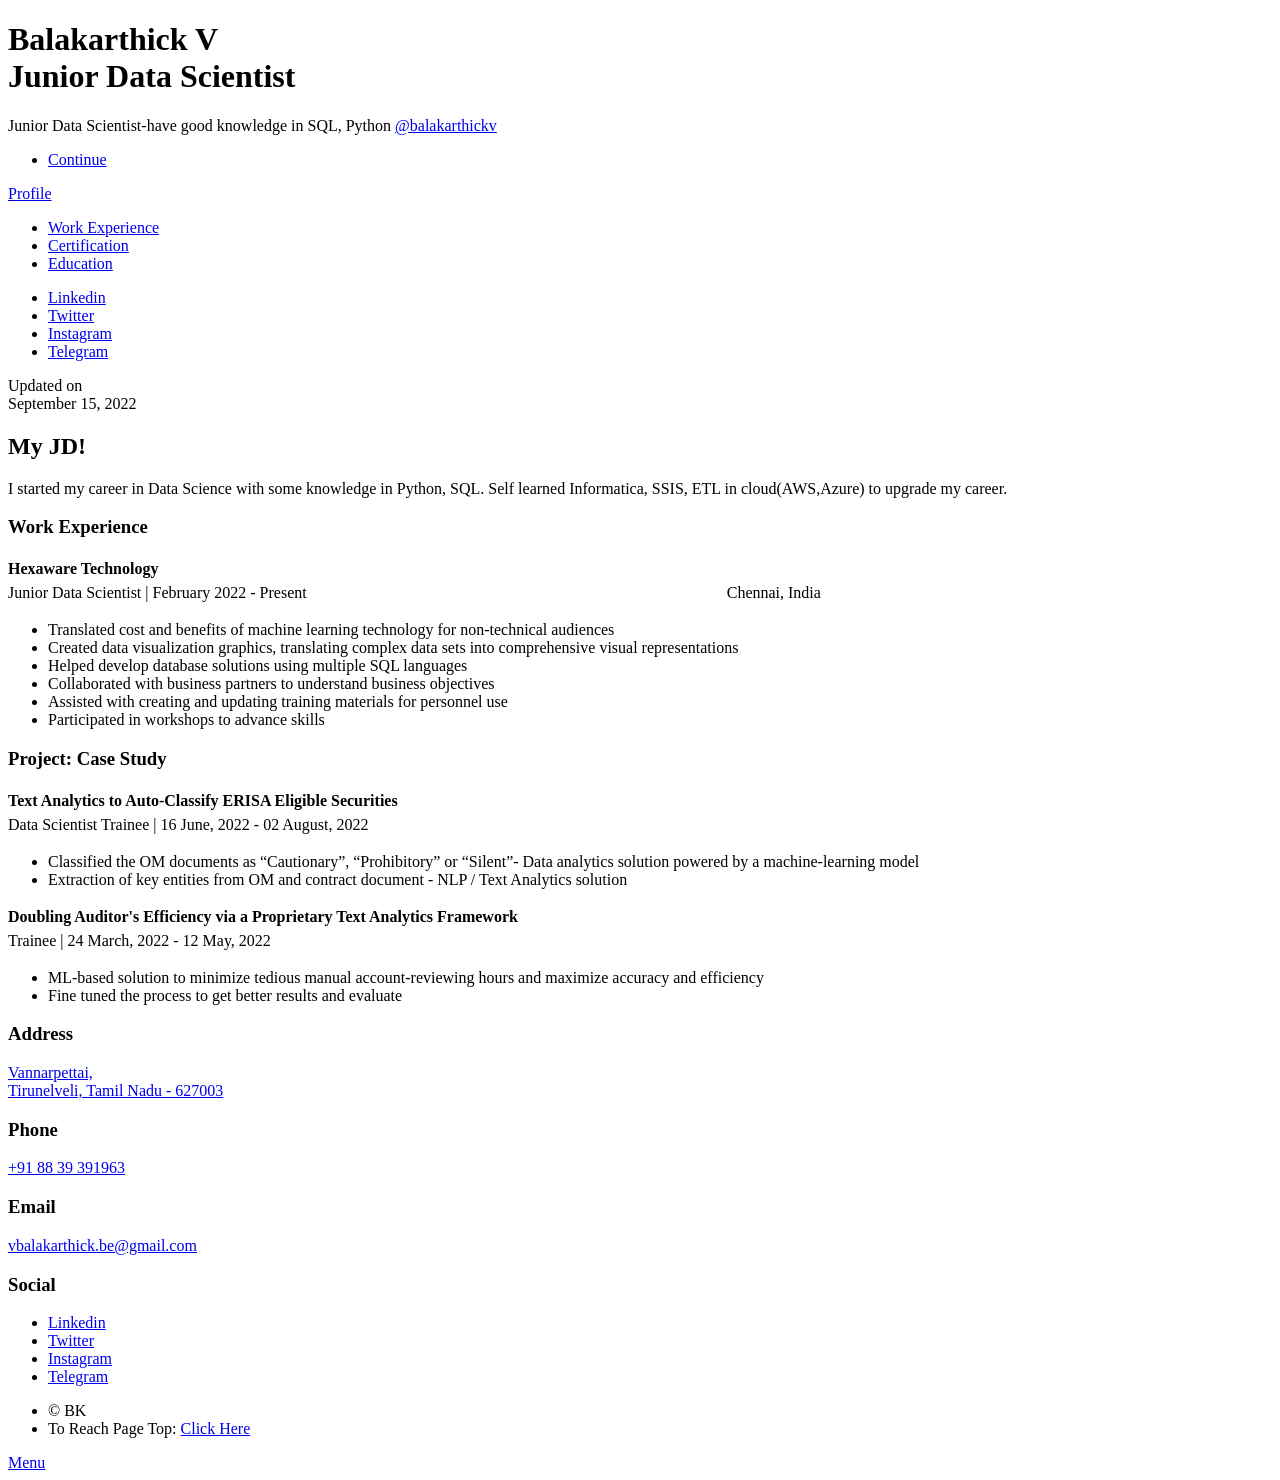
==== index.html @ 235d2169 "Add files via upload initial commit" ====
<!DOCTYPE HTML>
<!--
	Massively by HTML5 UP
	html5up.net | @ajlkn
	Free for personal and commercial use under the CCA 3.0 license (html5up.net/license)
-->
<html>
	<head>
		<title>Balakarthick Resume</title>
		<meta charset="utf-8" />
		<meta name="viewport" content="width=device-width, initial-scale=1, user-scalable=no" />
		<link rel="stylesheet" href="assets/css/main.css" />
		<noscript><link rel="stylesheet" href="assets/css/noscript.css" /></noscript>
	</head>
	<body class="is-preload">

		<!-- Wrapper -->
			<div id="wrapper" class="fade-in">

				<!-- Intro -->
					<div id="intro">
						<h1>Balakarthick V<br />
						Junior Data Scientist</h1>
						<p>Junior Data Scientist-have good knowledge in SQL, Python <a href="https://www.linkedin.com/in/balakarthick-v-b391581ba/">@balakarthickv</a> 
						</p>
						<ul class="actions">
							<li><a href="#header" class="button icon solid solo fa-arrow-down scrolly">Continue</a></li>
						</ul>
					</div>

				<!-- Header -->
					<header id="header">
						<a href="#nav" class="logo">Profile</a>
					</header>

				<!-- Nav -->
					<nav id="nav">
						<ul class="links">
							<li class="active"><a href="#nav">Work Experience</a></li>
							<li><a href="generic.html">Certification</a></li>
							<li><a href="elements.html">Education</a></li>
						</ul>
						<ul class="icons">
							<li><a href="https://www.linkedin.com/in/balakarthick-v-b391581ba/" class="icon brands fa-linkedin"target="_blank"><span class="label">Linkedin</span></a></li>
							<li><a href="https://twitter.com/vbalakarthick" class="icon brands fa-twitter"target="_blank"><span class="label">Twitter</span></a></li>
							<li><a href="https://www.instagram.com/balakarthick_venkatesan/" class="icon brands fa-instagram"target="_blank"><span class="label">Instagram</span></a></li>
							<li><a href="https://t.me/bk6700" class="icon brands fa-telegram"target="_blank"><span class="label">Telegram</span></a></li>
						</ul>
					</nav>
                <!-- Main -->
					<div id="main">

						<!-- Post -->
							<section class="post">
								<header class="major">
									
						<!-- Featured Post -->
							<article class="post featured">
								<header class="major">
									<span class="date">Updated on <br>September 15, 2022</span>
									<h2 >My JD!<br />
									</h2>
									<p>I started my career in Data Science with some knowledge in Python, SQL. Self learned Informatica, SSIS, ETL in cloud(AWS,Azure) to upgrade my career. </p>
								</header>
								
							</article>
							        <h3 style="text-align:left;">Work Experience</h3>
									
                                    <head>
                                    <style>
                                    p.small {
                                    line-height: 1.5;
                                    }

                                    p.big {
                                    line-height: 1.8;
                                    }
                                    </style>
                                    </head>
									<p class="small" style="text-align:left;"><b> Hexaware Technology</b><br>Junior Data Scientist | February 2022 - Present &emsp; &emsp; &emsp; &emsp;&emsp;&emsp;&emsp;&emsp;&emsp;&emsp;&emsp;&emsp;&emsp;&emsp;&emsp;&emsp;&emsp;&emsp;&emsp;&emsp;&emsp;&emsp;&emsp;&emsp;&emsp; Chennai, India<br></p>
								<ul>
										<li style="text-align:left;">Translated cost and benefits of machine learning technology for non-technical audiences</li>
									    <li style="text-align:left;">Created data visualization graphics, translating complex data sets into comprehensive
										visual representations</li>
									    <li style="text-align:left;">Helped develop database solutions using multiple SQL languages</li>
									    <li style="text-align:left;">Collaborated with business partners to understand business objectives</li>
									    <li style="text-align:left;">Assisted with creating and updating training materials for personnel use</li>
									    <li style="text-align:left;">Participated in workshops to advance skills</li>
								</ul>
								</header>
								<h3 style="text-align:left;">Project: Case Study</h3>
								<head>
                                <style>
                                p.small {
                                line-height: 1.5;
                                }

                                p.big {
                                line-height: 1.8;
                                }
                                </style>
                                </head>
								<p class="small" style="text-align:left;"><b> Text Analytics to Auto-Classify ERISA Eligible Securities</b><br>Data Scientist Trainee | 16 June, 2022 - 02 August, 2022<br></p>
								
									<ul>
									<li style="text-align:left;">Classified the OM documents as “Cautionary”, “Prohibitory” or “Silent”- Data analytics solution powered by a machine-learning model</li>
									<li style="text-align:left;">Extraction of key entities from OM and contract document - NLP / Text Analytics solution</li>
							        </ul>


								<head>
                                <style>
                                p.small {
                                line-height: 1.5;
                                }

                                p.big {
                                line-height: 1.8;
                                }
                                </style>
                                </head>
								<p class="small" style="text-align:left;"><b> Doubling Auditor's Efficiency via a Proprietary Text Analytics Framework</b><br>Trainee | 24 March, 2022 - 12 May, 2022<br></p>
								
									<ul>
									<li style="text-align:left;">ML-based solution to minimize tedious manual account-reviewing hours and maximize accuracy and efficiency</li>
									<li style="text-align:left;">Fine tuned the process to get better results and evaluate</li>
							        </ul>

								
								
							</section>

					</div>
				

				<!-- Footer -->
				
				    <footer id="footer">
						
						<section class="split contact">
							<section class="alt" >
								<h3>Address</h3>
								<p><a href="https://www.google.com/maps/@8.7316059,77.721191,21z"target="_blank">Vannarpettai,<br />
								Tirunelveli, Tamil Nadu - 627003</a></p>
							</section>
							<section>
								<h3>Phone</h3>
								<p><a href="tel:+918839391963"target="_blank">+91 88 39 391963</a></p>
							</section>
							<section>
								<h3>Email</h3>
								<p><a href="mailto:vbalakarthick.be@gmail.com"target="_blank">vbalakarthick.be@gmail.com</a></p>
							</section>
							<section>
								<h3>Social</h3>
								<ul class="icons alt" >
									<li><a href="https://www.linkedin.com/in/balakarthick-v-b391581ba/" class="icon brands alt fa-linkedin"target="_blank"><span class="label">Linkedin</span></a></li>
									<li><a href="https://twitter.com/vbalakarthick" class="icon brands alt fa-twitter"target="_blank"><span class="label">Twitter</span></a></li>
									<li><a href="https://www.instagram.com/balakarthick_venkatesan/" class="icon brands alt fa-instagram"target="_blank"><span class="label">Instagram</span></a></li>
									<li><a href="https://t.me/bk6700" class="icon brands alt fa-telegram"target="_blank"><span class="label">Telegram</span></a></li>
								</ul>
							</section>
						</section>
					</footer>

				<!-- Copyright -->
					<div id="copyright">
						<ul><li>&copy; BK</li><li>To Reach Page Top: <a href="#nav">Click Here</a></li></ul>
					</div>

			</div>

		<!-- Scripts -->
			<script src="assets/js/jquery.min.js"></script>
			<script src="assets/js/jquery.scrollex.min.js"></script>
			<script src="assets/js/jquery.scrolly.min.js"></script>
			<script src="assets/js/browser.min.js"></script>
			<script src="assets/js/breakpoints.min.js"></script>
			<script src="assets/js/util.js"></script>
			<script src="assets/js/main.js"></script>

	</body>
</html>
---- assets/css/main.css ----
@import url(fontawesome-all.min.css);
@import url("https://fonts.googleapis.com/css?family=Merriweather:300,700,300italic,700italic|Source+Sans+Pro:900");

/*
	Massively by HTML5 UP
	html5up.net | @ajlkn
	Free for personal and commercial use under the CCA 3.0 license (html5up.net/license)
*/

html, body, div, span, applet, object,
iframe, h1, h2, h3, h4, h5, h6, p, blockquote,
pre, a, abbr, acronym, address, big, cite,
code, del, dfn, em, img, ins, kbd, q, s, samp,
small, strike, strong, sub, sup, tt, var, b,
u, i, center, dl, dt, dd, ol, ul, li, fieldset,
form, label, legend, table, caption, tbody,
tfoot, thead, tr, th, td, article, aside,
canvas, details, embed, figure, figcaption,
footer, header, hgroup, menu, nav, output, ruby,
section, summary, time, mark, audio, video {
	margin: 0;
	padding: 0;
	border: 0;
	font-size: 100%;
	font: inherit;
	vertical-align: baseline;}

article, aside, details, figcaption, figure,
footer, header, hgroup, menu, nav, section {
	display: block;}

body {
	line-height: 1;
}

ol, ul {
	list-style: none;
}

blockquote, q {
	quotes: none;
}

	blockquote:before, blockquote:after, q:before, q:after {
		content: '';
		content: none;
	}

table {
	border-collapse: collapse;
	border-spacing: 0;
}

body {
	-webkit-text-size-adjust: none;
}

mark {
	background-color: transparent;
	color: inherit;
}

input::-moz-focus-inner {
	border: 0;
	padding: 0;
}

input, select, textarea {
	-moz-appearance: none;
	-webkit-appearance: none;
	-ms-appearance: none;
	appearance: none;
}

/* Basic */

	@-ms-viewport {
		width: device-width;
	}

	body {
		-ms-overflow-style: scrollbar;
	}

	@media screen and (max-width: 480px) {

		html, body {
			min-width: 320px;
		}

	}

	html {
		box-sizing: border-box;
	}

	*, *:before, *:after {
		box-sizing: inherit;
	}

	body {
		background-color: #1e252d;
	}

		body.is-preload *, body.is-preload *:before, body.is-preload *:after {
			-moz-animation: none !important;
			-webkit-animation: none !important;
			-ms-animation: none !important;
			animation: none !important;
			-moz-transition: none !important;
			-webkit-transition: none !important;
			-ms-transition: none !important;
			transition: none !important;
		}

/* Type */

	html {
		font-size: 16pt;
	}

		@media screen and (max-width: 1680px) {

			html {
				font-size: 12pt;
			}

		}

		@media screen and (max-width: 1280px) {

			html {
				font-size: 11pt;
			}

		}

		@media screen and (max-width: 360px) {

			html {
				font-size: 10pt;
			}

		}

	body {
		color: #212931;
	}

	body, input, select, textarea {
		font-family: "Merriweather", Georgia, serif;
		font-weight: 300;
		font-size: 1rem;
		line-height: 2.375;
	}

	a {
		-moz-transition: color 0.2s ease-in-out, background-color 0.2s ease-in-out, border-color 0.2s ease-in-out, box-shadow 0.2s ease-in-out;
		-webkit-transition: color 0.2s ease-in-out, background-color 0.2s ease-in-out, border-color 0.2s ease-in-out, box-shadow 0.2s ease-in-out;
		-ms-transition: color 0.2s ease-in-out, background-color 0.2s ease-in-out, border-color 0.2s ease-in-out, box-shadow 0.2s ease-in-out;
		transition: color 0.2s ease-in-out, background-color 0.2s ease-in-out, border-color 0.2s ease-in-out, box-shadow 0.2s ease-in-out;
		border-bottom: dotted 1px;
		text-decoration: none;
	}

		a:hover {
			border-bottom-color: transparent;
		}

	strong, b {
		font-weight: 600;
	}

	em, i {
		font-style: italic;
	}

	p {
		text-align: justify;
		margin: 0 0 2rem 0;
	}

	h1, h2, h3, h4, h5, h6 {
		font-family: "Source Sans Pro", Helvetica, sans-serif;
		font-weight: 900;
		line-height: 1.5;
		letter-spacing: 0.075em;
		text-transform: uppercase;
		margin: 0 0 1rem 0;
	}

		h1 a, h2 a, h3 a, h4 a, h5 a, h6 a {
			border-bottom: 0;
			color: inherit;
			text-decoration: none;
		}

	h1 {
		font-size: 4rem;
		line-height: 1.1;
		margin: 0 0 2rem 0;
	}

	h2 {
		font-size: 1.75rem;
		line-height: 1.3;
		margin: 0 0 1.5rem 0;
	}

	h3 {
		font-size: 1.25rem;
		margin: 0 0 1.5rem 0;
	}

	h4 {
		font-size: 1rem;
	}

	h5 {
		font-size: 0.9rem;
	}

	h6 {
		font-size: 0.8rem;
	}

	sub {
		font-size: 0.8rem;
		position: relative;
		top: 0.5rem;
	}

	sup {
		font-size: 0.8rem;
		position: relative;
		top: -0.5rem;
	}

	blockquote {
		border-left: solid 4px;
		font-style: italic;
		margin: 0 0 2rem 0;
		padding: 0.5rem 0 0.5rem 2rem;
	}

	code {
		border: solid 2px;
		font-family: "Courier New", monospace;
		font-size: 0.9rem;
		margin: 0 0.25rem;
		padding: 0.25rem 0.65rem;
	}

	pre {
		-webkit-overflow-scrolling: touch;
		font-family: "Courier New", monospace;
		font-size: 0.9rem;
		margin: 0 0 2rem 0;
	}

		pre code {
			display: block;
			line-height: 1.75;
			padding: 1rem 1.5rem;
			overflow-x: auto;
		}

	hr {
		border: 0;
		border-bottom: solid 2px;
		margin: 3rem 0;
	}

		hr.major {
			margin: 5rem 0;
		}

	.align-left {
		text-align: left;
	}

	.align-center {
		text-align: center;
	}

	.align-right {
		text-align: right;
	}

	input, select, textarea {
		color: #212931;
	}

	a {
		color: #212931;
		border-bottom-color: rgba(33, 41, 49, 0.5);
	}

		a:hover {
			border-bottom-color: transparent;
			color: #18bfef !important;
		}

	strong, b {
		color: #212931;
	}

	h1, h2, h3, h4, h5, h6 {
		color: #212931;
	}

	blockquote {
		border-left-color: #eeeeee;
	}

	code {
		background: rgba(220, 220, 220, 0.25);
		border-color: #eeeeee;
	}

	hr {
		border-bottom-color: #eeeeee;
	}

/* Row */

	.row {
		display: flex;
		flex-wrap: wrap;
		box-sizing: border-box;
		align-items: stretch;
	}

		.row > * {
			box-sizing: border-box;
		}

		.row.gtr-uniform > * > :last-child {
			margin-bottom: 0;
		}

		.row.aln-left {
			justify-content: flex-start;
		}

		.row.aln-center {
			justify-content: center;
		}

		.row.aln-right {
			justify-content: flex-end;
		}

		.row.aln-top {
			align-items: flex-start;
		}

		.row.aln-middle {
			align-items: center;
		}

		.row.aln-bottom {
			align-items: flex-end;
		}

		.row > .imp {
			order: -1;
		}

		.row > .col-1 {
			width: 8.33333%;
		}

		.row > .off-1 {
			margin-left: 8.33333%;
		}

		.row > .col-2 {
			width: 16.66667%;
		}

		.row > .off-2 {
			margin-left: 16.66667%;
		}

		.row > .col-3 {
			width: 25%;
		}

		.row > .off-3 {
			margin-left: 25%;
		}

		.row > .col-4 {
			width: 33.33333%;
		}

		.row > .off-4 {
			margin-left: 33.33333%;
		}

		.row > .col-5 {
			width: 41.66667%;
		}

		.row > .off-5 {
			margin-left: 41.66667%;
		}

		.row > .col-6 {
			width: 50%;
		}

		.row > .off-6 {
			margin-left: 50%;
		}

		.row > .col-7 {
			width: 58.33333%;
		}

		.row > .off-7 {
			margin-left: 58.33333%;
		}

		.row > .col-8 {
			width: 66.66667%;
		}

		.row > .off-8 {
			margin-left: 66.66667%;
		}

		.row > .col-9 {
			width: 75%;
		}

		.row > .off-9 {
			margin-left: 75%;
		}

		.row > .col-10 {
			width: 83.33333%;
		}

		.row > .off-10 {
			margin-left: 83.33333%;
		}

		.row > .col-11 {
			width: 91.66667%;
		}

		.row > .off-11 {
			margin-left: 91.66667%;
		}

		.row > .col-12 {
			width: 100%;
		}

		.row > .off-12 {
			margin-left: 100%;
		}

		.row.gtr-0 {
			margin-top: 0;
			margin-left: 0rem;
		}

			.row.gtr-0 > * {
				padding: 0 0 0 0rem;
			}

			.row.gtr-0.gtr-uniform {
				margin-top: 0rem;
			}

				.row.gtr-0.gtr-uniform > * {
					padding-top: 0rem;
				}

		.row.gtr-25 {
			margin-top: 0;
			margin-left: -0.375rem;
		}

			.row.gtr-25 > * {
				padding: 0 0 0 0.375rem;
			}

			.row.gtr-25.gtr-uniform {
				margin-top: -0.375rem;
			}

				.row.gtr-25.gtr-uniform > * {
					padding-top: 0.375rem;
				}

		.row.gtr-50 {
			margin-top: 0;
			margin-left: -0.75rem;
		}

			.row.gtr-50 > * {
				padding: 0 0 0 0.75rem;
			}

			.row.gtr-50.gtr-uniform {
				margin-top: -0.75rem;
			}

				.row.gtr-50.gtr-uniform > * {
					padding-top: 0.75rem;
				}

		.row {
			margin-top: 0;
			margin-left: -1.5rem;
		}

			.row > * {
				padding: 0 0 0 1.5rem;
			}

			.row.gtr-uniform {
				margin-top: -1.5rem;
			}

				.row.gtr-uniform > * {
					padding-top: 1.5rem;
				}

		.row.gtr-150 {
			margin-top: 0;
			margin-left: -2.25rem;
		}

			.row.gtr-150 > * {
				padding: 0 0 0 2.25rem;
			}

			.row.gtr-150.gtr-uniform {
				margin-top: -2.25rem;
			}

				.row.gtr-150.gtr-uniform > * {
					padding-top: 2.25rem;
				}

		.row.gtr-200 {
			margin-top: 0;
			margin-left: -3rem;
		}

			.row.gtr-200 > * {
				padding: 0 0 0 3rem;
			}

			.row.gtr-200.gtr-uniform {
				margin-top: -3rem;
			}

				.row.gtr-200.gtr-uniform > * {
					padding-top: 3rem;
				}

		@media screen and (max-width: 1680px) {

			.row {
				display: flex;
				flex-wrap: wrap;
				box-sizing: border-box;
				align-items: stretch;
			}

				.row > * {
					box-sizing: border-box;
				}

				.row.gtr-uniform > * > :last-child {
					margin-bottom: 0;
				}

				.row.aln-left {
					justify-content: flex-start;
				}

				.row.aln-center {
					justify-content: center;
				}

				.row.aln-right {
					justify-content: flex-end;
				}

				.row.aln-top {
					align-items: flex-start;
				}

				.row.aln-middle {
					align-items: center;
				}

				.row.aln-bottom {
					align-items: flex-end;
				}

				.row > .imp-xlarge {
					order: -1;
				}

				.row > .col-1-xlarge {
					width: 8.33333%;
				}

				.row > .off-1-xlarge {
					margin-left: 8.33333%;
				}

				.row > .col-2-xlarge {
					width: 16.66667%;
				}

				.row > .off-2-xlarge {
					margin-left: 16.66667%;
				}

				.row > .col-3-xlarge {
					width: 25%;
				}

				.row > .off-3-xlarge {
					margin-left: 25%;
				}

				.row > .col-4-xlarge {
					width: 33.33333%;
				}

				.row > .off-4-xlarge {
					margin-left: 33.33333%;
				}

				.row > .col-5-xlarge {
					width: 41.66667%;
				}

				.row > .off-5-xlarge {
					margin-left: 41.66667%;
				}

				.row > .col-6-xlarge {
					width: 50%;
				}

				.row > .off-6-xlarge {
					margin-left: 50%;
				}

				.row > .col-7-xlarge {
					width: 58.33333%;
				}

				.row > .off-7-xlarge {
					margin-left: 58.33333%;
				}

				.row > .col-8-xlarge {
					width: 66.66667%;
				}

				.row > .off-8-xlarge {
					margin-left: 66.66667%;
				}

				.row > .col-9-xlarge {
					width: 75%;
				}

				.row > .off-9-xlarge {
					margin-left: 75%;
				}

				.row > .col-10-xlarge {
					width: 83.33333%;
				}

				.row > .off-10-xlarge {
					margin-left: 83.33333%;
				}

				.row > .col-11-xlarge {
					width: 91.66667%;
				}

				.row > .off-11-xlarge {
					margin-left: 91.66667%;
				}

				.row > .col-12-xlarge {
					width: 100%;
				}

				.row > .off-12-xlarge {
					margin-left: 100%;
				}

				.row.gtr-0 {
					margin-top: 0;
					margin-left: 0rem;
				}

					.row.gtr-0 > * {
						padding: 0 0 0 0rem;
					}

					.row.gtr-0.gtr-uniform {
						margin-top: 0rem;
					}

						.row.gtr-0.gtr-uniform > * {
							padding-top: 0rem;
						}

				.row.gtr-25 {
					margin-top: 0;
					margin-left: -0.375rem;
				}

					.row.gtr-25 > * {
						padding: 0 0 0 0.375rem;
					}

					.row.gtr-25.gtr-uniform {
						margin-top: -0.375rem;
					}

						.row.gtr-25.gtr-uniform > * {
							padding-top: 0.375rem;
						}

				.row.gtr-50 {
					margin-top: 0;
					margin-left: -0.75rem;
				}

					.row.gtr-50 > * {
						padding: 0 0 0 0.75rem;
					}

					.row.gtr-50.gtr-uniform {
						margin-top: -0.75rem;
					}

						.row.gtr-50.gtr-uniform > * {
							padding-top: 0.75rem;
						}

				.row {
					margin-top: 0;
					margin-left: -1.5rem;
				}

					.row > * {
						padding: 0 0 0 1.5rem;
					}

					.row.gtr-uniform {
						margin-top: -1.5rem;
					}

						.row.gtr-uniform > * {
							padding-top: 1.5rem;
						}

				.row.gtr-150 {
					margin-top: 0;
					margin-left: -2.25rem;
				}

					.row.gtr-150 > * {
						padding: 0 0 0 2.25rem;
					}

					.row.gtr-150.gtr-uniform {
						margin-top: -2.25rem;
					}

						.row.gtr-150.gtr-uniform > * {
							padding-top: 2.25rem;
						}

				.row.gtr-200 {
					margin-top: 0;
					margin-left: -3rem;
				}

					.row.gtr-200 > * {
						padding: 0 0 0 3rem;
					}

					.row.gtr-200.gtr-uniform {
						margin-top: -3rem;
					}

						.row.gtr-200.gtr-uniform > * {
							padding-top: 3rem;
						}

		}

		@media screen and (max-width: 1280px) {

			.row {
				display: flex;
				flex-wrap: wrap;
				box-sizing: border-box;
				align-items: stretch;
			}

				.row > * {
					box-sizing: border-box;
				}

				.row.gtr-uniform > * > :last-child {
					margin-bottom: 0;
				}

				.row.aln-left {
					justify-content: flex-start;
				}

				.row.aln-center {
					justify-content: center;
				}

				.row.aln-right {
					justify-content: flex-end;
				}

				.row.aln-top {
					align-items: flex-start;
				}

				.row.aln-middle {
					align-items: center;
				}

				.row.aln-bottom {
					align-items: flex-end;
				}

				.row > .imp-large {
					order: -1;
				}

				.row > .col-1-large {
					width: 8.33333%;
				}

				.row > .off-1-large {
					margin-left: 8.33333%;
				}

				.row > .col-2-large {
					width: 16.66667%;
				}

				.row > .off-2-large {
					margin-left: 16.66667%;
				}

				.row > .col-3-large {
					width: 25%;
				}

				.row > .off-3-large {
					margin-left: 25%;
				}

				.row > .col-4-large {
					width: 33.33333%;
				}

				.row > .off-4-large {
					margin-left: 33.33333%;
				}

				.row > .col-5-large {
					width: 41.66667%;
				}

				.row > .off-5-large {
					margin-left: 41.66667%;
				}

				.row > .col-6-large {
					width: 50%;
				}

				.row > .off-6-large {
					margin-left: 50%;
				}

				.row > .col-7-large {
					width: 58.33333%;
				}

				.row > .off-7-large {
					margin-left: 58.33333%;
				}

				.row > .col-8-large {
					width: 66.66667%;
				}

				.row > .off-8-large {
					margin-left: 66.66667%;
				}

				.row > .col-9-large {
					width: 75%;
				}

				.row > .off-9-large {
					margin-left: 75%;
				}

				.row > .col-10-large {
					width: 83.33333%;
				}

				.row > .off-10-large {
					margin-left: 83.33333%;
				}

				.row > .col-11-large {
					width: 91.66667%;
				}

				.row > .off-11-large {
					margin-left: 91.66667%;
				}

				.row > .col-12-large {
					width: 100%;
				}

				.row > .off-12-large {
					margin-left: 100%;
				}

				.row.gtr-0 {
					margin-top: 0;
					margin-left: 0rem;
				}

					.row.gtr-0 > * {
						padding: 0 0 0 0rem;
					}

					.row.gtr-0.gtr-uniform {
						margin-top: 0rem;
					}

						.row.gtr-0.gtr-uniform > * {
							padding-top: 0rem;
						}

				.row.gtr-25 {
					margin-top: 0;
					margin-left: -0.375rem;
				}

					.row.gtr-25 > * {
						padding: 0 0 0 0.375rem;
					}

					.row.gtr-25.gtr-uniform {
						margin-top: -0.375rem;
					}

						.row.gtr-25.gtr-uniform > * {
							padding-top: 0.375rem;
						}

				.row.gtr-50 {
					margin-top: 0;
					margin-left: -0.75rem;
				}

					.row.gtr-50 > * {
						padding: 0 0 0 0.75rem;
					}

					.row.gtr-50.gtr-uniform {
						margin-top: -0.75rem;
					}

						.row.gtr-50.gtr-uniform > * {
							padding-top: 0.75rem;
						}

				.row {
					margin-top: 0;
					margin-left: -1.5rem;
				}

					.row > * {
						padding: 0 0 0 1.5rem;
					}

					.row.gtr-uniform {
						margin-top: -1.5rem;
					}

						.row.gtr-uniform > * {
							padding-top: 1.5rem;
						}

				.row.gtr-150 {
					margin-top: 0;
					margin-left: -2.25rem;
				}

					.row.gtr-150 > * {
						padding: 0 0 0 2.25rem;
					}

					.row.gtr-150.gtr-uniform {
						margin-top: -2.25rem;
					}

						.row.gtr-150.gtr-uniform > * {
							padding-top: 2.25rem;
						}

				.row.gtr-200 {
					margin-top: 0;
					margin-left: -3rem;
				}

					.row.gtr-200 > * {
						padding: 0 0 0 3rem;
					}

					.row.gtr-200.gtr-uniform {
						margin-top: -3rem;
					}

						.row.gtr-200.gtr-uniform > * {
							padding-top: 3rem;
						}

		}

		@media screen and (max-width: 980px) {

			.row {
				display: flex;
				flex-wrap: wrap;
				box-sizing: border-box;
				align-items: stretch;
			}

				.row > * {
					box-sizing: border-box;
				}

				.row.gtr-uniform > * > :last-child {
					margin-bottom: 0;
				}

				.row.aln-left {
					justify-content: flex-start;
				}

				.row.aln-center {
					justify-content: center;
				}

				.row.aln-right {
					justify-content: flex-end;
				}

				.row.aln-top {
					align-items: flex-start;
				}

				.row.aln-middle {
					align-items: center;
				}

				.row.aln-bottom {
					align-items: flex-end;
				}

				.row > .imp-medium {
					order: -1;
				}

				.row > .col-1-medium {
					width: 8.33333%;
				}

				.row > .off-1-medium {
					margin-left: 8.33333%;
				}

				.row > .col-2-medium {
					width: 16.66667%;
				}

				.row > .off-2-medium {
					margin-left: 16.66667%;
				}

				.row > .col-3-medium {
					width: 25%;
				}

				.row > .off-3-medium {
					margin-left: 25%;
				}

				.row > .col-4-medium {
					width: 33.33333%;
				}

				.row > .off-4-medium {
					margin-left: 33.33333%;
				}

				.row > .col-5-medium {
					width: 41.66667%;
				}

				.row > .off-5-medium {
					margin-left: 41.66667%;
				}

				.row > .col-6-medium {
					width: 50%;
				}

				.row > .off-6-medium {
					margin-left: 50%;
				}

				.row > .col-7-medium {
					width: 58.33333%;
				}

				.row > .off-7-medium {
					margin-left: 58.33333%;
				}

				.row > .col-8-medium {
					width: 66.66667%;
				}

				.row > .off-8-medium {
					margin-left: 66.66667%;
				}

				.row > .col-9-medium {
					width: 75%;
				}

				.row > .off-9-medium {
					margin-left: 75%;
				}

				.row > .col-10-medium {
					width: 83.33333%;
				}

				.row > .off-10-medium {
					margin-left: 83.33333%;
				}

				.row > .col-11-medium {
					width: 91.66667%;
				}

				.row > .off-11-medium {
					margin-left: 91.66667%;
				}

				.row > .col-12-medium {
					width: 100%;
				}

				.row > .off-12-medium {
					margin-left: 100%;
				}

				.row.gtr-0 {
					margin-top: 0;
					margin-left: 0rem;
				}

					.row.gtr-0 > * {
						padding: 0 0 0 0rem;
					}

					.row.gtr-0.gtr-uniform {
						margin-top: 0rem;
					}

						.row.gtr-0.gtr-uniform > * {
							padding-top: 0rem;
						}

				.row.gtr-25 {
					margin-top: 0;
					margin-left: -0.375rem;
				}

					.row.gtr-25 > * {
						padding: 0 0 0 0.375rem;
					}

					.row.gtr-25.gtr-uniform {
						margin-top: -0.375rem;
					}

						.row.gtr-25.gtr-uniform > * {
							padding-top: 0.375rem;
						}

				.row.gtr-50 {
					margin-top: 0;
					margin-left: -0.75rem;
				}

					.row.gtr-50 > * {
						padding: 0 0 0 0.75rem;
					}

					.row.gtr-50.gtr-uniform {
						margin-top: -0.75rem;
					}

						.row.gtr-50.gtr-uniform > * {
							padding-top: 0.75rem;
						}

				.row {
					margin-top: 0;
					margin-left: -1.5rem;
				}

					.row > * {
						padding: 0 0 0 1.5rem;
					}

					.row.gtr-uniform {
						margin-top: -1.5rem;
					}

						.row.gtr-uniform > * {
							padding-top: 1.5rem;
						}

				.row.gtr-150 {
					margin-top: 0;
					margin-left: -2.25rem;
				}

					.row.gtr-150 > * {
						padding: 0 0 0 2.25rem;
					}

					.row.gtr-150.gtr-uniform {
						margin-top: -2.25rem;
					}

						.row.gtr-150.gtr-uniform > * {
							padding-top: 2.25rem;
						}

				.row.gtr-200 {
					margin-top: 0;
					margin-left: -3rem;
				}

					.row.gtr-200 > * {
						padding: 0 0 0 3rem;
					}

					.row.gtr-200.gtr-uniform {
						margin-top: -3rem;
					}

						.row.gtr-200.gtr-uniform > * {
							padding-top: 3rem;
						}

		}

		@media screen and (max-width: 736px) {

			.row {
				display: flex;
				flex-wrap: wrap;
				box-sizing: border-box;
				align-items: stretch;
			}

				.row > * {
					box-sizing: border-box;
				}

				.row.gtr-uniform > * > :last-child {
					margin-bottom: 0;
				}

				.row.aln-left {
					justify-content: flex-start;
				}

				.row.aln-center {
					justify-content: center;
				}

				.row.aln-right {
					justify-content: flex-end;
				}

				.row.aln-top {
					align-items: flex-start;
				}

				.row.aln-middle {
					align-items: center;
				}

				.row.aln-bottom {
					align-items: flex-end;
				}

				.row > .imp-small {
					order: -1;
				}

				.row > .col-1-small {
					width: 8.33333%;
				}

				.row > .off-1-small {
					margin-left: 8.33333%;
				}

				.row > .col-2-small {
					width: 16.66667%;
				}

				.row > .off-2-small {
					margin-left: 16.66667%;
				}

				.row > .col-3-small {
					width: 25%;
				}

				.row > .off-3-small {
					margin-left: 25%;
				}

				.row > .col-4-small {
					width: 33.33333%;
				}

				.row > .off-4-small {
					margin-left: 33.33333%;
				}

				.row > .col-5-small {
					width: 41.66667%;
				}

				.row > .off-5-small {
					margin-left: 41.66667%;
				}

				.row > .col-6-small {
					width: 50%;
				}

				.row > .off-6-small {
					margin-left: 50%;
				}

				.row > .col-7-small {
					width: 58.33333%;
				}

				.row > .off-7-small {
					margin-left: 58.33333%;
				}

				.row > .col-8-small {
					width: 66.66667%;
				}

				.row > .off-8-small {
					margin-left: 66.66667%;
				}

				.row > .col-9-small {
					width: 75%;
				}

				.row > .off-9-small {
					margin-left: 75%;
				}

				.row > .col-10-small {
					width: 83.33333%;
				}

				.row > .off-10-small {
					margin-left: 83.33333%;
				}

				.row > .col-11-small {
					width: 91.66667%;
				}

				.row > .off-11-small {
					margin-left: 91.66667%;
				}

				.row > .col-12-small {
					width: 100%;
				}

				.row > .off-12-small {
					margin-left: 100%;
				}

				.row.gtr-0 {
					margin-top: 0;
					margin-left: 0rem;
				}

					.row.gtr-0 > * {
						padding: 0 0 0 0rem;
					}

					.row.gtr-0.gtr-uniform {
						margin-top: 0rem;
					}

						.row.gtr-0.gtr-uniform > * {
							padding-top: 0rem;
						}

				.row.gtr-25 {
					margin-top: 0;
					margin-left: -0.375rem;
				}

					.row.gtr-25 > * {
						padding: 0 0 0 0.375rem;
					}

					.row.gtr-25.gtr-uniform {
						margin-top: -0.375rem;
					}

						.row.gtr-25.gtr-uniform > * {
							padding-top: 0.375rem;
						}

				.row.gtr-50 {
					margin-top: 0;
					margin-left: -0.75rem;
				}

					.row.gtr-50 > * {
						padding: 0 0 0 0.75rem;
					}

					.row.gtr-50.gtr-uniform {
						margin-top: -0.75rem;
					}

						.row.gtr-50.gtr-uniform > * {
							padding-top: 0.75rem;
						}

				.row {
					margin-top: 0;
					margin-left: -1.5rem;
				}

					.row > * {
						padding: 0 0 0 1.5rem;
					}

					.row.gtr-uniform {
						margin-top: -1.5rem;
					}

						.row.gtr-uniform > * {
							padding-top: 1.5rem;
						}

				.row.gtr-150 {
					margin-top: 0;
					margin-left: -2.25rem;
				}

					.row.gtr-150 > * {
						padding: 0 0 0 2.25rem;
					}

					.row.gtr-150.gtr-uniform {
						margin-top: -2.25rem;
					}

						.row.gtr-150.gtr-uniform > * {
							padding-top: 2.25rem;
						}

				.row.gtr-200 {
					margin-top: 0;
					margin-left: -3rem;
				}

					.row.gtr-200 > * {
						padding: 0 0 0 3rem;
					}

					.row.gtr-200.gtr-uniform {
						margin-top: -3rem;
					}

						.row.gtr-200.gtr-uniform > * {
							padding-top: 3rem;
						}

		}

		@media screen and (max-width: 480px) {

			.row {
				display: flex;
				flex-wrap: wrap;
				box-sizing: border-box;
				align-items: stretch;
			}

				.row > * {
					box-sizing: border-box;
				}

				.row.gtr-uniform > * > :last-child {
					margin-bottom: 0;
				}

				.row.aln-left {
					justify-content: flex-start;
				}

				.row.aln-center {
					justify-content: center;
				}

				.row.aln-right {
					justify-content: flex-end;
				}

				.row.aln-top {
					align-items: flex-start;
				}

				.row.aln-middle {
					align-items: center;
				}

				.row.aln-bottom {
					align-items: flex-end;
				}

				.row > .imp-xsmall {
					order: -1;
				}

				.row > .col-1-xsmall {
					width: 8.33333%;
				}

				.row > .off-1-xsmall {
					margin-left: 8.33333%;
				}

				.row > .col-2-xsmall {
					width: 16.66667%;
				}

				.row > .off-2-xsmall {
					margin-left: 16.66667%;
				}

				.row > .col-3-xsmall {
					width: 25%;
				}

				.row > .off-3-xsmall {
					margin-left: 25%;
				}

				.row > .col-4-xsmall {
					width: 33.33333%;
				}

				.row > .off-4-xsmall {
					margin-left: 33.33333%;
				}

				.row > .col-5-xsmall {
					width: 41.66667%;
				}

				.row > .off-5-xsmall {
					margin-left: 41.66667%;
				}

				.row > .col-6-xsmall {
					width: 50%;
				}

				.row > .off-6-xsmall {
					margin-left: 50%;
				}

				.row > .col-7-xsmall {
					width: 58.33333%;
				}

				.row > .off-7-xsmall {
					margin-left: 58.33333%;
				}

				.row > .col-8-xsmall {
					width: 66.66667%;
				}

				.row > .off-8-xsmall {
					margin-left: 66.66667%;
				}

				.row > .col-9-xsmall {
					width: 75%;
				}

				.row > .off-9-xsmall {
					margin-left: 75%;
				}

				.row > .col-10-xsmall {
					width: 83.33333%;
				}

				.row > .off-10-xsmall {
					margin-left: 83.33333%;
				}

				.row > .col-11-xsmall {
					width: 91.66667%;
				}

				.row > .off-11-xsmall {
					margin-left: 91.66667%;
				}

				.row > .col-12-xsmall {
					width: 100%;
				}

				.row > .off-12-xsmall {
					margin-left: 100%;
				}

				.row.gtr-0 {
					margin-top: 0;
					margin-left: 0rem;
				}

					.row.gtr-0 > * {
						padding: 0 0 0 0rem;
					}

					.row.gtr-0.gtr-uniform {
						margin-top: 0rem;
					}

						.row.gtr-0.gtr-uniform > * {
							padding-top: 0rem;
						}

				.row.gtr-25 {
					margin-top: 0;
					margin-left: -0.375rem;
				}

					.row.gtr-25 > * {
						padding: 0 0 0 0.375rem;
					}

					.row.gtr-25.gtr-uniform {
						margin-top: -0.375rem;
					}

						.row.gtr-25.gtr-uniform > * {
							padding-top: 0.375rem;
						}

				.row.gtr-50 {
					margin-top: 0;
					margin-left: -0.75rem;
				}

					.row.gtr-50 > * {
						padding: 0 0 0 0.75rem;
					}

					.row.gtr-50.gtr-uniform {
						margin-top: -0.75rem;
					}

						.row.gtr-50.gtr-uniform > * {
							padding-top: 0.75rem;
						}

				.row {
					margin-top: 0;
					margin-left: -1.5rem;
				}

					.row > * {
						padding: 0 0 0 1.5rem;
					}

					.row.gtr-uniform {
						margin-top: -1.5rem;
					}

						.row.gtr-uniform > * {
							padding-top: 1.5rem;
						}

				.row.gtr-150 {
					margin-top: 0;
					margin-left: -2.25rem;
				}

					.row.gtr-150 > * {
						padding: 0 0 0 2.25rem;
					}

					.row.gtr-150.gtr-uniform {
						margin-top: -2.25rem;
					}

						.row.gtr-150.gtr-uniform > * {
							padding-top: 2.25rem;
						}

				.row.gtr-200 {
					margin-top: 0;
					margin-left: -3rem;
				}

					.row.gtr-200 > * {
						padding: 0 0 0 3rem;
					}

					.row.gtr-200.gtr-uniform {
						margin-top: -3rem;
					}

						.row.gtr-200.gtr-uniform > * {
							padding-top: 3rem;
						}

		}

		@media screen and (max-width: 360px) {

			.row {
				display: flex;
				flex-wrap: wrap;
				box-sizing: border-box;
				align-items: stretch;
			}

				.row > * {
					box-sizing: border-box;
				}

				.row.gtr-uniform > * > :last-child {
					margin-bottom: 0;
				}

				.row.aln-left {
					justify-content: flex-start;
				}

				.row.aln-center {
					justify-content: center;
				}

				.row.aln-right {
					justify-content: flex-end;
				}

				.row.aln-top {
					align-items: flex-start;
				}

				.row.aln-middle {
					align-items: center;
				}

				.row.aln-bottom {
					align-items: flex-end;
				}

				.row > .imp-xxsmall {
					order: -1;
				}

				.row > .col-1-xxsmall {
					width: 8.33333%;
				}

				.row > .off-1-xxsmall {
					margin-left: 8.33333%;
				}

				.row > .col-2-xxsmall {
					width: 16.66667%;
				}

				.row > .off-2-xxsmall {
					margin-left: 16.66667%;
				}

				.row > .col-3-xxsmall {
					width: 25%;
				}

				.row > .off-3-xxsmall {
					margin-left: 25%;
				}

				.row > .col-4-xxsmall {
					width: 33.33333%;
				}

				.row > .off-4-xxsmall {
					margin-left: 33.33333%;
				}

				.row > .col-5-xxsmall {
					width: 41.66667%;
				}

				.row > .off-5-xxsmall {
					margin-left: 41.66667%;
				}

				.row > .col-6-xxsmall {
					width: 50%;
				}

				.row > .off-6-xxsmall {
					margin-left: 50%;
				}

				.row > .col-7-xxsmall {
					width: 58.33333%;
				}

				.row > .off-7-xxsmall {
					margin-left: 58.33333%;
				}

				.row > .col-8-xxsmall {
					width: 66.66667%;
				}

				.row > .off-8-xxsmall {
					margin-left: 66.66667%;
				}

				.row > .col-9-xxsmall {
					width: 75%;
				}

				.row > .off-9-xxsmall {
					margin-left: 75%;
				}

				.row > .col-10-xxsmall {
					width: 83.33333%;
				}

				.row > .off-10-xxsmall {
					margin-left: 83.33333%;
				}

				.row > .col-11-xxsmall {
					width: 91.66667%;
				}

				.row > .off-11-xxsmall {
					margin-left: 91.66667%;
				}

				.row > .col-12-xxsmall {
					width: 100%;
				}

				.row > .off-12-xxsmall {
					margin-left: 100%;
				}

				.row.gtr-0 {
					margin-top: 0;
					margin-left: 0rem;
				}

					.row.gtr-0 > * {
						padding: 0 0 0 0rem;
					}

					.row.gtr-0.gtr-uniform {
						margin-top: 0rem;
					}

						.row.gtr-0.gtr-uniform > * {
							padding-top: 0rem;
						}

				.row.gtr-25 {
					margin-top: 0;
					margin-left: -0.375rem;
				}

					.row.gtr-25 > * {
						padding: 0 0 0 0.375rem;
					}

					.row.gtr-25.gtr-uniform {
						margin-top: -0.375rem;
					}

						.row.gtr-25.gtr-uniform > * {
							padding-top: 0.375rem;
						}

				.row.gtr-50 {
					margin-top: 0;
					margin-left: -0.75rem;
				}

					.row.gtr-50 > * {
						padding: 0 0 0 0.75rem;
					}

					.row.gtr-50.gtr-uniform {
						margin-top: -0.75rem;
					}

						.row.gtr-50.gtr-uniform > * {
							padding-top: 0.75rem;
						}

				.row {
					margin-top: 0;
					margin-left: -1.5rem;
				}

					.row > * {
						padding: 0 0 0 1.5rem;
					}

					.row.gtr-uniform {
						margin-top: -1.5rem;
					}

						.row.gtr-uniform > * {
							padding-top: 1.5rem;
						}

				.row.gtr-150 {
					margin-top: 0;
					margin-left: -2.25rem;
				}

					.row.gtr-150 > * {
						padding: 0 0 0 2.25rem;
					}

					.row.gtr-150.gtr-uniform {
						margin-top: -2.25rem;
					}

						.row.gtr-150.gtr-uniform > * {
							padding-top: 2.25rem;
						}

				.row.gtr-200 {
					margin-top: 0;
					margin-left: -3rem;
				}

					.row.gtr-200 > * {
						padding: 0 0 0 3rem;
					}

					.row.gtr-200.gtr-uniform {
						margin-top: -3rem;
					}

						.row.gtr-200.gtr-uniform > * {
							padding-top: 3rem;
						}

		}

/* Box */

	.box {
		border: solid 2px;
		margin-bottom: 2rem;
		padding: 1.5rem;
	}

		.box > :last-child,
		.box > :last-child > :last-child,
		.box > :last-child > :last-child > :last-child {
			margin-bottom: 0;
		}

		.box.alt {
			border: 0;
			border-radius: 0;
			padding: 0;
		}

	.box {
		border-color: #eeeeee;
	}

/* Button */

	input[type="submit"],
	input[type="reset"],
	input[type="button"],
	button,
	.button {
		-moz-appearance: none;
		-webkit-appearance: none;
		-ms-appearance: none;
		appearance: none;
		-moz-transition: background-color 0.2s ease-in-out, box-shadow 0.2s ease-in-out, color 0.2s ease-in-out;
		-webkit-transition: background-color 0.2s ease-in-out, box-shadow 0.2s ease-in-out, color 0.2s ease-in-out;
		-ms-transition: background-color 0.2s ease-in-out, box-shadow 0.2s ease-in-out, color 0.2s ease-in-out;
		transition: background-color 0.2s ease-in-out, box-shadow 0.2s ease-in-out, color 0.2s ease-in-out;
		border: 0;
		border-radius: 0;
		cursor: pointer;
		display: inline-block;
		font-family: "Source Sans Pro", Helvetica, sans-serif;
		font-size: 0.8rem;
		font-weight: 900;
		letter-spacing: 0.075em;
		height: 3rem;
		line-height: 3rem;
		padding: 0 2rem;
		text-align: center;
		text-decoration: none;
		text-transform: uppercase;
		white-space: nowrap;
	}

		input[type="submit"].icon:before,
		input[type="reset"].icon:before,
		input[type="button"].icon:before,
		button.icon:before,
		.button.icon:before {
			margin-right: 0.5rem;
		}

		input[type="submit"].icon.solo,
		input[type="reset"].icon.solo,
		input[type="button"].icon.solo,
		button.icon.solo,
		.button.icon.solo {
			position: relative;
			width: 4rem;
			height: 4rem;
			line-height: 4rem;
			border-radius: 4rem;
			text-indent: 4rem;
			overflow: hidden;
			padding: 0;
			white-space: nowrap;
		}

			input[type="submit"].icon.solo:before,
			input[type="reset"].icon.solo:before,
			input[type="button"].icon.solo:before,
			button.icon.solo:before,
			.button.icon.solo:before {
				position: absolute;
				display: block;
				top: 0;
				left: 0;
				width: inherit;
				height: inherit;
				line-height: inherit;
				font-size: 1.25rem;
				margin-right: 0;
				text-align: center;
				text-indent: 0;
			}

		input[type="submit"].fit,
		input[type="reset"].fit,
		input[type="button"].fit,
		button.fit,
		.button.fit {
			width: 100%;
		}

		input[type="submit"].small,
		input[type="reset"].small,
		input[type="button"].small,
		button.small,
		.button.small {
			font-size: 0.7rem;
			height: 2.5rem;
			line-height: 2.5rem;
			padding: 0 1.5rem;
		}

		input[type="submit"].large,
		input[type="reset"].large,
		input[type="button"].large,
		button.large,
		.button.large {
			font-size: 0.9rem;
			height: 3.5rem;
			line-height: 3.5rem;
			padding: 0 2.75rem;
		}

		@media screen and (max-width: 980px) {

			input[type="submit"],
			input[type="reset"],
			input[type="button"],
			button,
			.button {
				font-size: 0.9rem;
				height: 3.25rem;
				line-height: 3.25rem;
			}

				input[type="submit"].large,
				input[type="reset"].large,
				input[type="button"].large,
				button.large,
				.button.large {
					font-size: 1rem;
					height: 3.75rem;
					line-height: 3.75rem;
				}

		}

		input[type="submit"].disabled, input[type="submit"]:disabled,
		input[type="reset"].disabled,
		input[type="reset"]:disabled,
		input[type="button"].disabled,
		input[type="button"]:disabled,
		button.disabled,
		button:disabled,
		.button.disabled,
		.button:disabled {
			pointer-events: none;
			opacity: 0.25;
		}

	input[type="submit"],
	input[type="reset"],
	input[type="button"],
	button,
	.button {
		background-color: transparent;
		box-shadow: inset 0 0 0 2px #212931;
		color: #212931 !important;
	}

		input[type="submit"]:hover,
		input[type="reset"]:hover,
		input[type="button"]:hover,
		button:hover,
		.button:hover {
			box-shadow: inset 0 0 0 2px #18bfef;
			color: #18bfef !important;
		}

		input[type="submit"].primary,
		input[type="reset"].primary,
		input[type="button"].primary,
		button.primary,
		.button.primary {
			background-color: #212931;
			box-shadow: none;
			color: #ffffff !important;
		}

			input[type="submit"].primary:hover,
			input[type="reset"].primary:hover,
			input[type="button"].primary:hover,
			button.primary:hover,
			.button.primary:hover {
				background-color: #18bfef;
			}

/* Form */

	form {
		margin: 0 0 2rem 0;
	}

		form > :last-child {
			margin-bottom: 0;
		}

		form > .fields {
			display: -moz-flex;
			display: -webkit-flex;
			display: -ms-flex;
			display: flex;
			-moz-flex-wrap: wrap;
			-webkit-flex-wrap: wrap;
			-ms-flex-wrap: wrap;
			flex-wrap: wrap;
			width: calc(100% + 3rem);
			margin: -1.5rem 0 2rem -1.5rem;
		}

			form > .fields > .field {
				-moz-flex-grow: 0;
				-webkit-flex-grow: 0;
				-ms-flex-grow: 0;
				flex-grow: 0;
				-moz-flex-shrink: 0;
				-webkit-flex-shrink: 0;
				-ms-flex-shrink: 0;
				flex-shrink: 0;
				padding: 1.5rem 0 0 1.5rem;
				width: calc(100% - 1.5rem);
			}

				form > .fields > .field.half {
					width: calc(50% - 0.75rem);
				}

				form > .fields > .field.third {
					width: calc(100%/3 - 0.5rem);
				}

				form > .fields > .field.quarter {
					width: calc(25% - 0.375rem);
				}

		@media screen and (max-width: 480px) {

			form > .fields {
				width: calc(100% + 3rem);
				margin: -1.5rem 0 2rem -1.5rem;
			}

				form > .fields > .field {
					padding: 1.5rem 0 0 1.5rem;
					width: calc(100% - 1.5rem);
				}

					form > .fields > .field.half {
						width: calc(100% - 1.5rem);
					}

					form > .fields > .field.third {
						width: calc(100% - 1.5rem);
					}

					form > .fields > .field.quarter {
						width: calc(100% - 1.5rem);
					}

		}

	label {
		display: block;
		font-family: "Source Sans Pro", Helvetica, sans-serif;
		font-weight: 900;
		line-height: 1.5;
		letter-spacing: 0.075em;
		font-size: 0.8rem;
		text-transform: uppercase;
		margin: 0 0 0.75rem 0;
	}

		@media screen and (max-width: 980px) {

			label {
				font-size: 0.9rem;
			}

		}

	input[type="text"],
	input[type="password"],
	input[type="email"],
	select,
	textarea {
		-moz-appearance: none;
		-webkit-appearance: none;
		-ms-appearance: none;
		appearance: none;
		background: transparent;
		border-radius: 0;
		border: solid 2px;
		color: inherit;
		display: block;
		outline: 0;
		padding: 0 1rem;
		text-decoration: none;
		width: 100%;
	}

		input[type="text"]:invalid,
		input[type="password"]:invalid,
		input[type="email"]:invalid,
		select:invalid,
		textarea:invalid {
			box-shadow: none;
		}

	select {
		background-size: 1.25rem;
		background-repeat: no-repeat;
		background-position: calc(100% - 1rem) center;
		height: 3rem;
		padding-right: 3rem;
		text-overflow: ellipsis;
	}

		select:focus::-ms-value {
			background-color: transparent;
		}

		select::-ms-expand {
			display: none;
		}

	input[type="text"],
	input[type="password"],
	input[type="email"],
	select {
		height: 3rem;
	}

	textarea {
		padding: 0.75rem 1rem;
	}

	input[type="checkbox"],
	input[type="radio"] {
		-moz-appearance: none;
		-webkit-appearance: none;
		-ms-appearance: none;
		appearance: none;
		display: block;
		float: left;
		margin-right: -2rem;
		opacity: 0;
		width: 1rem;
		z-index: -1;
	}

		input[type="checkbox"] + label,
		input[type="radio"] + label {
			text-decoration: none;
			cursor: pointer;
			display: inline-block;
			font-size: 1rem;
			letter-spacing: 0;
			font-family: "Merriweather", Georgia, serif;
			text-transform: none;
			font-weight: 300;
			padding-left: 2.8rem;
			padding-right: 1rem;
			position: relative;
		}

			input[type="checkbox"] + label:before,
			input[type="radio"] + label:before {
				-moz-osx-font-smoothing: grayscale;
				-webkit-font-smoothing: antialiased;
				display: inline-block;
				font-style: normal;
				font-variant: normal;
				text-rendering: auto;
				line-height: 1;
				text-transform: none !important;
				font-family: 'Font Awesome 5 Free';
				font-weight: 900;
			}

			input[type="checkbox"] + label:before,
			input[type="radio"] + label:before {
				border-radius: 0;
				border: solid 2px;
				content: '';
				display: inline-block;
				font-size: 0.8rem;
				height: 1.8rem;
				left: 0;
				line-height: 1.65rem;
				position: absolute;
				text-align: center;
				top: -0.125rem;
				width: 1.8rem;
			}

		input[type="checkbox"]:checked + label:before,
		input[type="radio"]:checked + label:before {
			content: '\f00c';
		}

	input[type="checkbox"] + label:before {
		border-radius: 0;
	}

	input[type="radio"] + label:before {
		border-radius: 100%;
	}

	::-webkit-input-placeholder {
		opacity: 1.0;
	}

	:-moz-placeholder {
		opacity: 1.0;
	}

	::-moz-placeholder {
		opacity: 1.0;
	}

	:-ms-input-placeholder {
		opacity: 1.0;
	}

	label {
		color: #212931;
	}

	input[type="text"],
	input[type="password"],
	input[type="email"],
	select,
	textarea {
		border-color: #eeeeee;
	}

		input[type="text"]:focus,
		input[type="password"]:focus,
		input[type="email"]:focus,
		select:focus,
		textarea:focus {
			border-color: #18bfef;
		}

	select {
		background-image: url("data:image/svg+xml;charset=utf8,%3Csvg xmlns='http://www.w3.org/2000/svg' width='40' height='40' preserveAspectRatio='none' viewBox='0 0 40 40'%3E%3Cpath d='M9.4,12.3l10.4,10.4l10.4-10.4c0.2-0.2,0.5-0.4,0.9-0.4c0.3,0,0.6,0.1,0.9,0.4l3.3,3.3c0.2,0.2,0.4,0.5,0.4,0.9 c0,0.4-0.1,0.6-0.4,0.9L20.7,31.9c-0.2,0.2-0.5,0.4-0.9,0.4c-0.3,0-0.6-0.1-0.9-0.4L4.3,17.3c-0.2-0.2-0.4-0.5-0.4-0.9 c0-0.4,0.1-0.6,0.4-0.9l3.3-3.3c0.2-0.2,0.5-0.4,0.9-0.4S9.1,12.1,9.4,12.3z' fill='%23eeeeee' /%3E%3C/svg%3E");
	}

		select option {
			background-color: #ffffff;
			color: #212931;
		}

	.select-wrapper:before {
		color: #eeeeee;
	}

	input[type="checkbox"] + label,
	input[type="radio"] + label {
		color: #212931;
	}

		input[type="checkbox"] + label:before,
		input[type="radio"] + label:before {
			border-color: #eeeeee;
		}

	input[type="checkbox"]:checked + label:before,
	input[type="radio"]:checked + label:before {
		background-color: #212931;
		border-color: #212931;
		color: #ffffff;
	}

	input[type="checkbox"]:focus + label:before,
	input[type="radio"]:focus + label:before {
		border-color: #18bfef;
	}

	::-webkit-input-placeholder {
		color: #909498 !important;
	}

	:-moz-placeholder {
		color: #909498 !important;
	}

	::-moz-placeholder {
		color: #909498 !important;
	}

	:-ms-input-placeholder {
		color: #909498 !important;
	}

	.formerize-placeholder {
		color: #909498 !important;
	}

/* Icon */

	.icon {
		text-decoration: none;
		border-bottom: none;
		position: relative;
	}

		.icon:before {
			-moz-osx-font-smoothing: grayscale;
			-webkit-font-smoothing: antialiased;
			display: inline-block;
			font-style: normal;
			font-variant: normal;
			text-rendering: auto;
			line-height: 1;
			text-transform: none !important;
			font-family: 'Font Awesome 5 Free';
			font-weight: 400;
		}

		.icon > .label {
			display: none;
		}

		.icon:before {
			line-height: inherit;
		}

		.icon.solid:before {
			font-weight: 900;
		}

		.icon.brands:before {
			font-family: 'Font Awesome 5 Brands';
		}

/* Image */

	.image {
		border: 0;
		display: inline-block;
		position: relative;
	}

		.image img {
			display: block;
		}

		.image.left, .image.right {
			max-width: 40%;
		}

			.image.left img, .image.right img {
				width: 100%;
			}

		.image.left {
			float: left;
			margin: 0 2rem 2rem 0;
			top: 0.75rem;
		}

		.image.right {
			float: right;
			margin: 0 0 2rem 2rem;
			top: 0.75rem;
		}

		.image.fit {
			display: block;
			margin: 2.5rem 0;
			width: 100%;
		}

			.image.fit:first-child {
				margin-top: 0;
			}

			.image.fit img {
				width: 100%;
			}

		.image.main {
			display: block;
			margin: 4rem 0;
			width: 100%;
		}

			.image.main:first-child {
				margin-top: 0;
			}

			.image.main img {
				width: 100%;
			}

		@media screen and (max-width: 736px) {

			.image.fit {
				margin: 2rem 0;
			}

			.image.main {
				margin: 2rem 0;
			}

		}

	a.image {
		overflow: hidden;
	}

		a.image img {
			-moz-transition: -moz-transform 0.2s ease-out;
			-webkit-transition: -webkit-transform 0.2s ease-out;
			-ms-transition: -ms-transform 0.2s ease-out;
			transition: transform 0.2s ease-out;
		}

		a.image:hover img {
			-moz-transform: scale(1.05);
			-webkit-transform: scale(1.05);
			-ms-transform: scale(1.05);
			transform: scale(1.05);
		}

/* Actions */

	ul.actions {
		display: -moz-flex;
		display: -webkit-flex;
		display: -ms-flex;
		display: flex;
		cursor: default;
		list-style: none;
		margin-left: -1rem;
		padding-left: 0;
	}

		ul.actions li {
			padding: 0 0 0 1rem;
			vertical-align: middle;
		}

		ul.actions.special {
			-moz-justify-content: center;
			-webkit-justify-content: center;
			-ms-justify-content: center;
			justify-content: center;
			width: 100%;
			margin-left: 0;
		}

			ul.actions.special li:first-child {
				padding-left: 0;
			}

		ul.actions.stacked {
			-moz-flex-direction: column;
			-webkit-flex-direction: column;
			-ms-flex-direction: column;
			flex-direction: column;
			margin-left: 0;
		}

			ul.actions.stacked li {
				padding: 1.3rem 0 0 0;
			}

				ul.actions.stacked li:first-child {
					padding-top: 0;
				}

		ul.actions.fit {
			width: calc(100% + 1rem);
		}

			ul.actions.fit li {
				-moz-flex-grow: 1;
				-webkit-flex-grow: 1;
				-ms-flex-grow: 1;
				flex-grow: 1;
				-moz-flex-shrink: 1;
				-webkit-flex-shrink: 1;
				-ms-flex-shrink: 1;
				flex-shrink: 1;
				width: 100%;
			}

				ul.actions.fit li > * {
					width: 100%;
				}

			ul.actions.fit.stacked {
				width: 100%;
			}

		@media screen and (max-width: 480px) {

			ul.actions:not(.fixed) {
				-moz-flex-direction: column;
				-webkit-flex-direction: column;
				-ms-flex-direction: column;
				flex-direction: column;
				margin-left: 0;
				width: 100% !important;
			}

				ul.actions:not(.fixed) li {
					-moz-flex-grow: 1;
					-webkit-flex-grow: 1;
					-ms-flex-grow: 1;
					flex-grow: 1;
					-moz-flex-shrink: 1;
					-webkit-flex-shrink: 1;
					-ms-flex-shrink: 1;
					flex-shrink: 1;
					padding: 1rem 0 0 0;
					text-align: center;
					width: 100%;
				}

					ul.actions:not(.fixed) li > * {
						width: 100%;
					}

					ul.actions:not(.fixed) li:first-child {
						padding-top: 0;
					}

					ul.actions:not(.fixed) li input[type="submit"],
					ul.actions:not(.fixed) li input[type="reset"],
					ul.actions:not(.fixed) li input[type="button"],
					ul.actions:not(.fixed) li button,
					ul.actions:not(.fixed) li .button {
						width: 100%;
					}

						ul.actions:not(.fixed) li input[type="submit"].icon:before,
						ul.actions:not(.fixed) li input[type="reset"].icon:before,
						ul.actions:not(.fixed) li input[type="button"].icon:before,
						ul.actions:not(.fixed) li button.icon:before,
						ul.actions:not(.fixed) li .button.icon:before {
							margin-left: -0.5rem;
						}

		}

/* Icons */

	ul.icons {
		cursor: default;
		list-style: none;
		padding-left: 0;
	}

		ul.icons li {
			display: inline-block;
			padding: 0 0.5rem 0 0;
			vertical-align: middle;
		}

			ul.icons li:last-child {
				padding-right: 0;
			}

			ul.icons li .icon:before {
				width: 2.25rem;
				height: 2.25rem;
				line-height: 2.25rem;
				display: inline-block;
				text-align: center;
				border-radius: 100%;
				font-size: 1.25rem;
			}

		ul.icons.alt li .icon:before {
			-moz-transition: color 0.2s ease-in-out, background-color 0.2s ease-in-out, border-color 0.2s ease-in-out, box-shadow 0.2s ease-in-out;
			-webkit-transition: color 0.2s ease-in-out, background-color 0.2s ease-in-out, border-color 0.2s ease-in-out, box-shadow 0.2s ease-in-out;
			-ms-transition: color 0.2s ease-in-out, background-color 0.2s ease-in-out, border-color 0.2s ease-in-out, box-shadow 0.2s ease-in-out;
			transition: color 0.2s ease-in-out, background-color 0.2s ease-in-out, border-color 0.2s ease-in-out, box-shadow 0.2s ease-in-out;
			font-size: 1rem;
		}

/* List */

	ol {
		list-style: decimal;
		margin: 0 0 2rem 0;
		padding-left: 1.25rem;
	}

		ol li {
			padding-left: 0.25rem;
		}

	ul {
		list-style: disc;
		margin: 0 0 2rem 0;
		padding-left: 1rem;
	}

		ul li {
			padding-left: 0.5rem;
		}

		ul.divided {
			list-style: none;
			padding-left: 0;
		}

			ul.divided li {
				border-top: solid 1px;
				padding: 0.5rem 0;
			}

				ul.divided li:first-child {
					border-top: 0;
					padding-top: 0;
				}

	dl {
		margin: 0 0 2rem 0;
	}

		dl dt {
			display: block;
			font-weight: 600;
			margin: 0 0 1rem 0;
		}

		dl dd {
			margin-left: 2rem;
		}

	ul.divided li {
		border-top-color: #eeeeee;
	}

	ul.icons li a.icon:hover:before {
		color: #18bfef;
	}

	ul.icons.alt li .icon:before {
		box-shadow: inset 0 0 0 2px #eeeeee;
	}

	ul.icons.alt li a.icon:hover:before {
		box-shadow: inset 0 0 0 2px #18bfef;
	}

/* Section/Article */

	section.special, article.special {
		text-align: center;
	}

	header {
		cursor: default;
	}

		header > .date {
			display: block;
			font-size: 0.8rem;
			height: 1;
			margin: 0 0 1rem 0;
			position: relative;
		}

		header > p {
			font-style: italic;
		}

		header > h1 + p {
			font-size: 1.1rem;
			margin-top: -0.5rem;
			line-height: 2;
		}

		header > h2 + p {
			font-size: 1rem;
			margin-top: -0.75rem;
		}

		header > h3 + p {
			font-size: 0.9rem;
			margin-top: -0.75rem;
		}

		header > h4 + p {
			font-size: 0.8rem;
			margin-top: -0.75rem;
		}

		header.major {
			margin: 0 0 4rem 0;
			text-align: center;
		}

			header.major > :last-child {
				margin-bottom: 0;
			}

			header.major > p {
				margin-top: 0;
				text-align: center;
			}

			header.major > .date {
				font-size: 1rem;
				margin: 0 0 4rem 0;
			}

				header.major > .date:before, header.major > .date:after {
					content: '';
					display: block;
					position: absolute;
					top: 50%;
					width: calc(50% - 6rem);
					border-top: solid 2px;
				}

				header.major > .date:before {
					left: 0;
				}

				header.major > .date:after {
					right: 0;
				}

		@media screen and (max-width: 980px) {

			header br {
				display: none;
			}

		}

		@media screen and (max-width: 736px) {

			header.major {
				margin: 0 0 2rem 0;
			}

		}

	header.major .date:before, header.major .date:after {
		border-top-color: #eeeeee;
	}

/* Table */

	.table-wrapper {
		-webkit-overflow-scrolling: touch;
		overflow-x: auto;
	}

	table {
		margin: 0 0 2rem 0;
		width: 100%;
	}

		table tbody tr {
			border: solid 1px;
			border-left: 0;
			border-right: 0;
		}

		table td {
			padding: 0.75rem 0.75rem;
		}

		table th {
			font-family: "Source Sans Pro", Helvetica, sans-serif;
			font-size: 0.8rem;
			font-weight: 900;
			letter-spacing: 0.075em;
			line-height: 1.5;
			padding: 0 0.75rem 0.75rem 0.75rem;
			text-align: left;
			text-transform: uppercase;
		}

			@media screen and (max-width: 980px) {

				table th {
					font-size: 0.9rem;
				}

			}

		table thead {
			border-bottom: solid 2px;
		}

		table tfoot {
			border-top: solid 2px;
		}

		table.alt {
			border-collapse: separate;
		}

			table.alt tbody tr td {
				border: solid 1px;
				border-left-width: 0;
				border-top-width: 0;
			}

				table.alt tbody tr td:first-child {
					border-left-width: 1px;
				}

			table.alt tbody tr:first-child td {
				border-top-width: 1px;
			}

			table.alt thead {
				border-bottom: 0;
			}

			table.alt tfoot {
				border-top: 0;
			}

	table tbody tr {
		border-color: #eeeeee;
	}

		table tbody tr:nth-child(2n + 1) {
			background-color: rgba(220, 220, 220, 0.25);
		}

	table th {
		color: #212931;
	}

	table thead {
		border-bottom-color: #eeeeee;
	}

	table tfoot {
		border-top-color: #eeeeee;
	}

	table.alt tbody tr td {
		border-color: #eeeeee;
	}

/* Pagination */

	.pagination {
		display: -moz-inline-flex;
		display: -webkit-inline-flex;
		display: -ms-inline-flex;
		display: inline-flex;
		-moz-user-select: none;
		-webkit-user-select: none;
		-ms-user-select: none;
		user-select: none;
		cursor: default;
		list-style: none;
		margin: 0 0 2rem 2px;
		padding: 0;
	}

		.pagination a, .pagination span {
			-moz-transition: background-color 0.2s ease-in-out, border-color 0.2s ease-in-out, box-shadow 0.2s ease-in-out, color 0.2s ease-in-out;
			-webkit-transition: background-color 0.2s ease-in-out, border-color 0.2s ease-in-out, box-shadow 0.2s ease-in-out, color 0.2s ease-in-out;
			-ms-transition: background-color 0.2s ease-in-out, border-color 0.2s ease-in-out, box-shadow 0.2s ease-in-out, color 0.2s ease-in-out;
			transition: background-color 0.2s ease-in-out, border-color 0.2s ease-in-out, box-shadow 0.2s ease-in-out, color 0.2s ease-in-out;
			border: solid 2px;
			display: inline-block;
			font-family: "Source Sans Pro", Helvetica, sans-serif;
			font-size: 0.8rem;
			font-weight: 900;
			height: 3rem;
			letter-spacing: 0.075em;
			line-height: calc(3rem - 4px);
			margin-left: -2px;
			min-width: 3rem;
			position: relative;
			text-align: center;
			text-decoration: none;
			text-transform: uppercase;
		}

		.pagination .next, .pagination .previous {
			text-decoration: none;
			padding: 0 1.75rem;
		}

			.pagination .next:before, .pagination .previous:before {
				-moz-osx-font-smoothing: grayscale;
				-webkit-font-smoothing: antialiased;
				display: inline-block;
				font-style: normal;
				font-variant: normal;
				text-rendering: auto;
				line-height: 1;
				text-transform: none !important;
				font-family: 'Font Awesome 5 Free';
				font-weight: 900;
			}

			.pagination .next:before, .pagination .previous:before {
				display: inline-block;
				color: inherit !important;
				line-height: inherit;
			}

		.pagination .previous:before {
			content: '\f104';
			margin-right: 0.9375em;
		}

		.pagination .next:before {
			content: '\f105';
			float: right;
			margin-left: 0.9375em;
		}

		@media screen and (max-width: 980px) {

			.pagination a, .pagination span {
				font-size: 0.9rem;
			}

		}

		@media screen and (max-width: 480px) {

			.pagination .page, .pagination .extra {
				display: none;
			}

		}

	.pagination a, .pagination span {
		border-color: #eeeeee;
	}

	.pagination a {
		color: #212931 !important;
	}

		.pagination a:hover {
			color: #18bfef !important;
			border-color: #18bfef;
			z-index: 1;
		}

			.pagination a:hover + a,
			.pagination a:hover + span {
				border-left-color: #18bfef;
			}

		.pagination a.active {
			background-color: #eeeeee;
		}

	.pagination span {
		color: #eeeeee;
	}

/* Wrapper */

	#wrapper {
		-moz-transition: opacity 0.5s ease;
		-webkit-transition: opacity 0.5s ease;
		-ms-transition: opacity 0.5s ease;
		transition: opacity 0.5s ease;
		position: relative;
		z-index: 1;
		overflow: hidden;
	}

		#wrapper > .bg {
			position: absolute;
			top: 0;
			left: 0;
			width: 100%;
			height: 100%;
			background-color: #212931;
			background-image: url("../../images/overlay.png"), linear-gradient(0deg, rgba(0, 0, 0, 0.1), rgba(0, 0, 0, 0.1)), url("../../images/bg.jpg");
			background-size: auto,								auto,														100% auto;
			background-position: center,								center,														top center;
			background-repeat: repeat,								no-repeat,													no-repeat;
			background-attachment: scroll,								scroll,														scroll;
			z-index: -1;
		}

			#wrapper > .bg.fixed {
				position: fixed;
				width: 100vw;
				height: 100vh;
			}

		#wrapper.fade-in:before {
			pointer-events: none;
			-moz-transition: opacity 1s ease-in-out;
			-webkit-transition: opacity 1s ease-in-out;
			-ms-transition: opacity 1s ease-in-out;
			transition: opacity 1s ease-in-out;
			-moz-transition-delay: 0.75s;
			-webkit-transition-delay: 0.75s;
			-ms-transition-delay: 0.75s;
			transition-delay: 0.75s;
			background: #1e252d;
			content: '';
			display: block;
			height: 100%;
			left: 0;
			opacity: 0;
			position: fixed;
			top: 0;
			width: 100%;
		}

		body.is-preload #wrapper.fade-in:before {
			opacity: 1;
		}

		@media screen and (orientation: portrait) {

			#wrapper > .bg {
				background-size: auto,								auto,														auto 175%;
			}

		}

/* Intro */

	#intro {
		color: #ffffff;
		padding: 8rem 4rem 6rem 4rem ;
		-moz-align-items: center;
		-webkit-align-items: center;
		-ms-align-items: center;
		align-items: center;
		display: -moz-flex;
		display: -webkit-flex;
		display: -ms-flex;
		display: flex;
		-moz-flex-direction: column;
		-webkit-flex-direction: column;
		-ms-flex-direction: column;
		flex-direction: column;
		-moz-justify-content: -moz-flex-end;
		-webkit-justify-content: -webkit-flex-end;
		-ms-justify-content: -ms-flex-end;
		justify-content: flex-end;
		-moz-transition: opacity 1s ease, -moz-transform 1s ease;
		-webkit-transition: opacity 1s ease, -webkit-transform 1s ease;
		-ms-transition: opacity 1s ease, -ms-transform 1s ease;
		transition: opacity 1s ease, transform 1s ease;
		position: relative;
		cursor: default;
		text-align: center;
		z-index: 1;
		min-height: 100vh;
	}

		#intro input, #intro select, #intro textarea {
			color: #ffffff;
		}

		#intro a {
			color: #ffffff;
			border-bottom-color: rgba(255, 255, 255, 0.5);
		}

			#intro a:hover {
				border-bottom-color: transparent;
				color: #18bfef !important;
			}

		#intro strong, #intro b {
			color: #ffffff;
		}

		#intro h1, #intro h2, #intro h3, #intro h4, #intro h5, #intro h6 {
			color: #ffffff;
		}

		#intro blockquote {
			border-left-color: #ffffff;
		}

		#intro code {
			background: rgba(255, 255, 255, 0.075);
			border-color: #ffffff;
		}

		#intro hr {
			border-bottom-color: #ffffff;
		}

		#intro input[type="submit"],
		#intro input[type="reset"],
		#intro input[type="button"],
		#intro button,
		#intro .button {
			background-color: transparent;
			box-shadow: inset 0 0 0 2px #ffffff;
			color: #ffffff !important;
		}

			#intro input[type="submit"]:hover,
			#intro input[type="reset"]:hover,
			#intro input[type="button"]:hover,
			#intro button:hover,
			#intro .button:hover {
				box-shadow: inset 0 0 0 2px #18bfef;
				color: #18bfef !important;
			}

			#intro input[type="submit"].primary,
			#intro input[type="reset"].primary,
			#intro input[type="button"].primary,
			#intro button.primary,
			#intro .button.primary {
				background-color: #ffffff;
				box-shadow: none;
				color: #1e252d !important;
			}

				#intro input[type="submit"].primary:hover,
				#intro input[type="reset"].primary:hover,
				#intro input[type="button"].primary:hover,
				#intro button.primary:hover,
				#intro .button.primary:hover {
					background-color: #18bfef;
				}

		#intro h1 {
			font-size: 5rem;
			line-height: 1;
		}

		#intro p {
			font-size: 1.25rem;
			font-style: italic;
			margin-top: -0.25rem;
			text-align: center;
		}

		#intro + #header {
			margin-top: -20rem;
		}

			#intro + #header .logo {
				-moz-transform: translateY(2rem);
				-webkit-transform: translateY(2rem);
				-ms-transform: translateY(2rem);
				transform: translateY(2rem);
				opacity: 0;
				visibility: hidden;
			}

		#intro.hidden {
			pointer-events: none;
			-moz-transform: translateY(2rem);
			-webkit-transform: translateY(2rem);
			-ms-transform: translateY(2rem);
			transform: translateY(2rem);
			-moz-transition: opacity 0.5s ease, -moz-transform 0.5s ease, visibility 0.5s;
			-webkit-transition: opacity 0.5s ease, -webkit-transform 0.5s ease, visibility 0.5s;
			-ms-transition: opacity 0.5s ease, -ms-transform 0.5s ease, visibility 0.5s;
			transition: opacity 0.5s ease, transform 0.5s ease, visibility 0.5s;
			opacity: 0;
			visibility: hidden;
		}

			#intro.hidden + #header .logo {
				-moz-transform: translateY(0);
				-webkit-transform: translateY(0);
				-ms-transform: translateY(0);
				transform: translateY(0);
				opacity: 1;
				visibility: visible;
			}

		body.is-preload #intro {
			-moz-transform: translateY(2rem);
			-webkit-transform: translateY(2rem);
			-ms-transform: translateY(2rem);
			transform: translateY(2rem);
			opacity: 0;
		}

			body.is-preload #intro:not(.hidden) + #header + #nav {
				-moz-transform: translateY(4rem);
				-webkit-transform: translateY(4rem);
				-ms-transform: translateY(4rem);
				transform: translateY(4rem);
				opacity: 0;
			}

		@media screen and (max-width: 980px) {

			#intro {
				padding: 4rem 4rem 2rem 4rem ;
				min-height: 90vh;
			}

				#intro p br {
					display: none;
				}

				#intro + #header {
					margin-top: -14rem;
				}

		}

		@media screen and (max-width: 736px) {

			#intro {
				padding: 3rem 2rem 1rem 2rem ;
				min-height: 80vh;
			}

				#intro h1 {
					font-size: 3.25rem;
					line-height: 1.1;
					margin-bottom: 1rem;
				}

				#intro p {
					font-size: 1rem;
					margin-top: 0rem;
				}

				#intro .actions {
					display: none;
				}

		}

/* Header */

	#header {
		color: #ffffff;
		-moz-align-items: center;
		-webkit-align-items: center;
		-ms-align-items: center;
		align-items: center;
		display: -moz-flex;
		display: -webkit-flex;
		display: -ms-flex;
		display: flex;
		-moz-flex-direction: column;
		-webkit-flex-direction: column;
		-ms-flex-direction: column;
		flex-direction: column;
		-moz-justify-content: -moz-flex-end;
		-webkit-justify-content: -webkit-flex-end;
		-ms-justify-content: -ms-flex-end;
		justify-content: flex-end;
		pointer-events: none;
		-moz-user-select: none;
		-webkit-user-select: none;
		-ms-user-select: none;
		user-select: none;
		height: 20rem;
		padding-bottom: 8rem;
		position: relative;
		text-align: center;
		z-index: 2;
	}

		#header input, #header select, #header textarea {
			color: #ffffff;
		}

		#header a {
			color: #ffffff;
			border-bottom-color: rgba(255, 255, 255, 0.5);
		}

			#header a:hover {
				border-bottom-color: transparent;
				color: #18bfef !important;
			}

		#header strong, #header b {
			color: #ffffff;
		}

		#header h1, #header h2, #header h3, #header h4, #header h5, #header h6 {
			color: #ffffff;
		}

		#header blockquote {
			border-left-color: #ffffff;
		}

		#header code {
			background: rgba(255, 255, 255, 0.075);
			border-color: #ffffff;
		}

		#header hr {
			border-bottom-color: #ffffff;
		}

		#header .logo {
			-moz-transition: border-color 0.2s ease-in-out, color 0.2s ease-in-out, opacity 0.5s ease, -moz-transform 0.5s ease, visibility 0.5s;
			-webkit-transition: border-color 0.2s ease-in-out, color 0.2s ease-in-out, opacity 0.5s ease, -webkit-transform 0.5s ease, visibility 0.5s;
			-ms-transition: border-color 0.2s ease-in-out, color 0.2s ease-in-out, opacity 0.5s ease, -ms-transform 0.5s ease, visibility 0.5s;
			transition: border-color 0.2s ease-in-out, color 0.2s ease-in-out, opacity 0.5s ease, transform 0.5s ease, visibility 0.5s;
			pointer-events: auto;
			border-style: solid;
			border-color: #ffffff;
			border-width: 5px !important;
			font-family: "Source Sans Pro", Helvetica, sans-serif;
			font-size: 2.25rem;
			font-weight: 900;
			letter-spacing: 0.075em;
			line-height: 1;
			padding: 1rem 1.75rem;
			text-transform: uppercase;
			visibility: visible;
		}

			#header .logo:hover {
				border-color: #18bfef !important;
				color: #18bfef !important;
			}

		@media screen and (max-width: 980px) {

			#header {
				height: 14rem;
				padding-bottom: 4rem;
			}

		}

		@media screen and (max-width: 736px) {

			#header {
				padding-bottom: 3rem;
			}

				#header .logo {
					font-size: 1.75rem;
					border-width: 3px !important;
				}

		}

/* Nav */

	#nav {
		color: #ffffff;
		display: -moz-flex;
		display: -webkit-flex;
		display: -ms-flex;
		display: flex;
		-moz-transition: -moz-transform 1s ease, opacity 1s ease;
		-webkit-transition: -webkit-transform 1s ease, opacity 1s ease;
		-ms-transition: -ms-transform 1s ease, opacity 1s ease;
		transition: transform 1s ease, opacity 1s ease;
		background: rgba(255, 255, 255, 0.175);
		height: 4rem;
		line-height: 4rem;
		margin: -4rem auto 0 auto;
		overflow: hidden;
		padding: 0 2rem 0 0;
		position: relative;
		width: calc(100% - 4rem);
		max-width: 72rem;
		z-index: 2;
	}

		#nav ul.divided li {
			border-top-color: #ffffff;
		}

		#nav ul.icons li a.icon:hover:before {
			color: #18bfef;
		}

		#nav ul.icons.alt li .icon:before {
			box-shadow: inset 0 0 0 2px #ffffff;
		}

		#nav ul.icons.alt li a.icon:hover:before {
			box-shadow: inset 0 0 0 2px #18bfef;
		}

		#nav input, #nav select, #nav textarea {
			color: #ffffff;
		}

		#nav a {
			color: #ffffff;
			border-bottom-color: rgba(255, 255, 255, 0.5);
		}

			#nav a:hover {
				border-bottom-color: transparent;
				color: #18bfef !important;
			}

		#nav strong, #nav b {
			color: #ffffff;
		}

		#nav h1, #nav h2, #nav h3, #nav h4, #nav h5, #nav h6 {
			color: #ffffff;
		}

		#nav blockquote {
			border-left-color: #ffffff;
		}

		#nav code {
			background: rgba(255, 255, 255, 0.075);
			border-color: #ffffff;
		}

		#nav hr {
			border-bottom-color: #ffffff;
		}

		#nav ul.links {
			display: -moz-flex;
			display: -webkit-flex;
			display: -ms-flex;
			display: flex;
			-moz-flex-grow: 1;
			-webkit-flex-grow: 1;
			-ms-flex-grow: 1;
			flex-grow: 1;
			-moz-flex-shrink: 1;
			-webkit-flex-shrink: 1;
			-ms-flex-shrink: 1;
			flex-shrink: 1;
			font-family: "Source Sans Pro", Helvetica, sans-serif;
			font-weight: 900;
			letter-spacing: 0.075em;
			list-style: none;
			margin-bottom: 0;
			padding-left: 0;
			text-transform: uppercase;
		}

			#nav ul.links li {
				display: block;
				padding-left: 0;
			}

				#nav ul.links li a {
					-moz-transition: background-color 0.2s ease-in-out, color 0.2s ease-in-out;
					-webkit-transition: background-color 0.2s ease-in-out, color 0.2s ease-in-out;
					-ms-transition: background-color 0.2s ease-in-out, color 0.2s ease-in-out;
					transition: background-color 0.2s ease-in-out, color 0.2s ease-in-out;
					display: block;
					font-size: 0.8rem;
					outline: none;
					padding: 0 2rem;
				}

					#nav ul.links li a:hover {
						color: inherit !important;
						background-color: rgba(255, 255, 255, 0.1);
					}

				#nav ul.links li.active {
					background-color: #ffffff;
				}

					#nav ul.links li.active a {
						color: #1e252d;
					}

						#nav ul.links li.active a:hover {
							color: #18bfef !important;
						}

		#nav ul.icons {
			-moz-flex-grow: 0;
			-webkit-flex-grow: 0;
			-ms-flex-grow: 0;
			flex-grow: 0;
			-moz-flex-shrink: 0;
			-webkit-flex-shrink: 0;
			-ms-flex-shrink: 0;
			flex-shrink: 0;
			margin-bottom: 0;
		}

		@media screen and (max-width: 980px) {

			#nav {
				display: none;
			}

		}

/* Main */

	#main {
		background-color: #ffffff;
		position: relative;
		margin: 0 auto;
		width: calc(100% - 4rem);
		max-width: 72rem;
		z-index: 2;
	}

		#main > * {
			padding: 4rem 4rem 2rem 4rem ;
			border-top: solid 2px #eeeeee;
			margin: 0;
		}

			#main > *:first-child {
				border-top: 0;
			}

		#main > footer {
			text-align: center;
		}

		#main > .post {
			padding: 8rem 8rem 6rem 8rem ;
		}

			#main > .post header.major > .date {
				margin-top: -2rem;
			}

			#main > .post header.major > h1, #main > .post header.major h2 {
				font-size: 4rem;
				line-height: 1.1;
				margin: 0 0 2rem 0;
			}

			#main > .post.featured {
				text-align: center;
			}

			@media screen and (max-width: 1280px) {

				#main > .post {
					padding: 6rem 4rem 4rem 4rem ;
				}

			}

			@media screen and (max-width: 736px) {

				#main > .post {
					padding: 4rem 2rem 2rem 2rem ;
				}

					#main > .post header.major > .date {
						margin-top: -1rem;
						margin-bottom: 2rem;
					}

					#main > .post header.major > h1, #main > .post header.major h2 {
						font-size: 2.5rem;
						line-height: 1.2;
						margin: 0 0 1.5rem 0;
					}

			}

		#main > .posts {
			display: -moz-flex;
			display: -webkit-flex;
			display: -ms-flex;
			display: flex;
			-moz-flex-wrap: wrap;
			-webkit-flex-wrap: wrap;
			-ms-flex-wrap: wrap;
			flex-wrap: wrap;
			-moz-align-items: -moz-stretch;
			-webkit-align-items: -webkit-stretch;
			-ms-align-items: -ms-stretch;
			align-items: stretch;
			text-align: center;
			width: 100%;
			padding: 0;
		}

			#main > .posts > * {
				-moz-flex-shrink: 1;
				-webkit-flex-shrink: 1;
				-ms-flex-shrink: 1;
				flex-shrink: 1;
				-moz-flex-grow: 0;
				-webkit-flex-grow: 0;
				-ms-flex-grow: 0;
				flex-grow: 0;
			}

			#main > .posts > * {
				width: 50%;
			}

			#main > .posts > * {
				padding: 4rem;
				width: 50%;
			}

			#main > .posts > article {
				border-color: #eeeeee;
				border-left-width: 2px;
				border-style: solid;
				border-top-width: 2px;
				text-align: center;
			}

				#main > .posts > article > :last-child {
					margin-bottom: 0;
				}

				#main > .posts > article:nth-child(2n - 1) {
					border-left-width: 0;
				}

				#main > .posts > article:nth-child(-n + 2) {
					border-top-width: 0;
				}

			@media screen and (max-width: 980px) {

				#main > .posts > * {
					width: 50%;
				}

				#main > .posts > * {
					padding: 2.5rem;
					width: 50%;
				}

			}

			@media screen and (max-width: 736px) {

				#main > .posts > * {
					width: 100%;
				}

				#main > .posts > * {
					padding: 2rem;
					width: 100%;
				}

				#main > .posts > article:nth-child(2n - 1) {
					border-left-width: 2px;
				}

				#main > .posts > article:nth-child(-n + 2) {
					border-top-width: 2px;
				}

				#main > .posts > article:nth-child(n) {
					border-left-width: 0;
				}

				#main > .posts > article:nth-child(-n + 1) {
					border-top-width: 0;
				}

				#main > .posts > article .image {
					max-width: 25rem;
					margin-left: auto;
					margin-right: auto;
				}

			}

		@media screen and (max-width: 736px) {

			#main > * {
				padding: 2rem 2rem 0.1rem 2rem ;
			}

		}

		@media screen and (max-width: 480px) {

			#main {
				width: 100%;
			}

		}

/* Footer */

	#footer {
		color: #717981;
		display: -moz-flex;
		display: -webkit-flex;
		display: -ms-flex;
		display: flex;
		background-color: #f5f5f5;
		color: #909498;
		cursor: default;
		position: relative;
		margin: 0 auto;
		width: calc(100% - 4rem);
		max-width: 72rem;
		z-index: 2;
	}

		#footer input, #footer select, #footer textarea {
			color: #717981;
		}

		#footer a {
			color: #717981;
			border-bottom-color: rgba(113, 121, 129, 0.5);
		}

			#footer a:hover {
				border-bottom-color: transparent;
				color: #18bfef !important;
			}

		#footer strong, #footer b {
			color: #717981;
		}

		#footer h1, #footer h2, #footer h3, #footer h4, #footer h5, #footer h6 {
			color: #717981;
		}

		#footer blockquote {
			border-left-color: #e2e2e2;
		}

		#footer code {
			background: rgba(220, 220, 220, 0.5);
			border-color: #e2e2e2;
		}

		#footer hr {
			border-bottom-color: #e2e2e2;
		}

		#footer .box {
			border-color: #e2e2e2;
		}

		#footer input[type="submit"],
		#footer input[type="reset"],
		#footer input[type="button"],
		#footer button,
		#footer .button {
			background-color: transparent;
			box-shadow: inset 0 0 0 2px #717981;
			color: #717981 !important;
		}

			#footer input[type="submit"]:hover,
			#footer input[type="reset"]:hover,
			#footer input[type="button"]:hover,
			#footer button:hover,
			#footer .button:hover {
				box-shadow: inset 0 0 0 2px #18bfef;
				color: #18bfef !important;
			}

			#footer input[type="submit"].primary,
			#footer input[type="reset"].primary,
			#footer input[type="button"].primary,
			#footer button.primary,
			#footer .button.primary {
				background-color: #717981;
				box-shadow: none;
				color: #f5f5f5 !important;
			}

				#footer input[type="submit"].primary:hover,
				#footer input[type="reset"].primary:hover,
				#footer input[type="button"].primary:hover,
				#footer button.primary:hover,
				#footer .button.primary:hover {
					background-color: #18bfef;
				}

		#footer label {
			color: #717981;
		}

		#footer input[type="text"],
		#footer input[type="password"],
		#footer input[type="email"],
		#footer select,
		#footer textarea {
			border-color: #e2e2e2;
		}

			#footer input[type="text"]:focus,
			#footer input[type="password"]:focus,
			#footer input[type="email"]:focus,
			#footer select:focus,
			#footer textarea:focus {
				border-color: #18bfef;
			}

		#footer select {
			background-image: url("data:image/svg+xml;charset=utf8,%3Csvg xmlns='http://www.w3.org/2000/svg' width='40' height='40' preserveAspectRatio='none' viewBox='0 0 40 40'%3E%3Cpath d='M9.4,12.3l10.4,10.4l10.4-10.4c0.2-0.2,0.5-0.4,0.9-0.4c0.3,0,0.6,0.1,0.9,0.4l3.3,3.3c0.2,0.2,0.4,0.5,0.4,0.9 c0,0.4-0.1,0.6-0.4,0.9L20.7,31.9c-0.2,0.2-0.5,0.4-0.9,0.4c-0.3,0-0.6-0.1-0.9-0.4L4.3,17.3c-0.2-0.2-0.4-0.5-0.4-0.9 c0-0.4,0.1-0.6,0.4-0.9l3.3-3.3c0.2-0.2,0.5-0.4,0.9-0.4S9.1,12.1,9.4,12.3z' fill='%23e2e2e2' /%3E%3C/svg%3E");
		}

			#footer select option {
				background-color: #f5f5f5;
				color: #717981;
			}

		#footer .select-wrapper:before {
			color: #e2e2e2;
		}

		#footer input[type="checkbox"] + label,
		#footer input[type="radio"] + label {
			color: #717981;
		}

			#footer input[type="checkbox"] + label:before,
			#footer input[type="radio"] + label:before {
				border-color: #e2e2e2;
			}

		#footer input[type="checkbox"]:checked + label:before,
		#footer input[type="radio"]:checked + label:before {
			background-color: #717981;
			border-color: #717981;
			color: #f5f5f5;
		}

		#footer input[type="checkbox"]:focus + label:before,
		#footer input[type="radio"]:focus + label:before {
			border-color: #18bfef;
		}

		#footer ::-webkit-input-placeholder {
			color: #b3b7bb !important;
		}

		#footer :-moz-placeholder {
			color: #b3b7bb !important;
		}

		#footer ::-moz-placeholder {
			color: #b3b7bb !important;
		}

		#footer :-ms-input-placeholder {
			color: #b3b7bb !important;
		}

		#footer .formerize-placeholder {
			color: #b3b7bb !important;
		}

		#footer ul.divided li {
			border-top-color: #e2e2e2;
		}

		#footer ul.icons li a.icon:hover:before {
			color: #18bfef;
		}

		#footer ul.icons.alt li .icon:before {
			box-shadow: inset 0 0 0 2px #e2e2e2;
		}

		#footer ul.icons.alt li a.icon:hover:before {
			box-shadow: inset 0 0 0 2px #18bfef;
		}

		#footer header.major .date:before, #footer header.major .date:after {
			border-top-color: #e2e2e2;
		}

		#footer table tbody tr {
			border-color: #e2e2e2;
		}

			#footer table tbody tr:nth-child(2n + 1) {
				background-color: rgba(220, 220, 220, 0.5);
			}

		#footer table th {
			color: #717981;
		}

		#footer table thead {
			border-bottom-color: #e2e2e2;
		}

		#footer table tfoot {
			border-top-color: #e2e2e2;
		}

		#footer table.alt tbody tr td {
			border-color: #e2e2e2;
		}

		#footer .pagination a, #footer .pagination span {
			border-color: #e2e2e2;
		}

		#footer .pagination a {
			color: #717981 !important;
		}

			#footer .pagination a:hover {
				color: #18bfef !important;
				border-color: #18bfef;
				z-index: 1;
			}

				#footer .pagination a:hover + a,
				#footer .pagination a:hover + span {
					border-left-color: #18bfef;
				}

			#footer .pagination a.active {
				background-color: #e2e2e2;
			}

		#footer .pagination span {
			color: #e2e2e2;
		}

		#footer > section {
			-moz-flex-basis: 50%;
			-webkit-flex-basis: 50%;
			-ms-flex-basis: 50%;
			flex-basis: 50%;
			-moz-flex-grow: 1;
			-webkit-flex-grow: 1;
			-ms-flex-grow: 1;
			flex-grow: 1;
			-moz-flex-shrink: 1;
			-webkit-flex-shrink: 1;
			-ms-flex-shrink: 1;
			flex-shrink: 1;
			padding: 4rem 4rem 2rem 4rem ;
			border-left: solid 2px #e2e2e2;
		}

			#footer > section:first-child {
				border-left: 0;
			}

			#footer > section.split {
				display: -moz-flex;
				display: -webkit-flex;
				display: -ms-flex;
				display: flex;
				-moz-flex-direction: column;
				-webkit-flex-direction: column;
				-ms-flex-direction: column;
				flex-direction: column;
				padding: 0;
			}

				#footer > section.split > section {
					padding: 3rem 4rem 1rem 4rem ;
					border-top: solid 2px #e2e2e2;
				}

					#footer > section.split > section:first-child {
						padding: 5rem 4rem 1rem 4rem ;
						border-top: 0;
					}

					#footer > section.split > section:last-child {
						padding: 3rem 4rem 3rem 4rem ;
					}

				#footer > section.split.contact > section {
					display: -moz-flex;
					display: -webkit-flex;
					display: -ms-flex;
					display: flex;
					-moz-align-items: center;
					-webkit-align-items: center;
					-ms-align-items: center;
					align-items: center;
					padding: 3.15rem 4rem;
				}

					#footer > section.split.contact > section > * {
						margin-bottom: 0;
					}

					#footer > section.split.contact > section > :first-child {
						-moz-flex-shrink: 0;
						-webkit-flex-shrink: 0;
						-ms-flex-shrink: 0;
						flex-shrink: 0;
						-moz-flex-grow: 0;
						-webkit-flex-grow: 0;
						-ms-flex-grow: 0;
						flex-grow: 0;
						width: 6rem;
					}

					#footer > section.split.contact > section > :last-child {
						-moz-flex-shrink: 1;
						-webkit-flex-shrink: 1;
						-ms-flex-shrink: 1;
						flex-shrink: 1;
						-moz-flex-grow: 1;
						-webkit-flex-grow: 1;
						-ms-flex-grow: 1;
						flex-grow: 1;
					}

					#footer > section.split.contact > section:first-child {
						padding: 4rem 4rem 3rem 4rem;
					}

					#footer > section.split.contact > section:last-child {
						padding: 3rem 4rem 4rem 4rem;
					}

					#footer > section.split.contact > section.alt {
						-moz-align-items: -moz-flex-start;
						-webkit-align-items: -webkit-flex-start;
						-ms-align-items: -ms-flex-start;
						align-items: flex-start;
					}

						#footer > section.split.contact > section.alt > :last-child {
							margin-top: -0.325rem;
						}

		#footer form label,
		#footer h3,
		#footer p {
			font-size: 0.8rem;
		}

		@media screen and (max-width: 980px) {

			#footer {
				display: block;
			}

				#footer > section {
					border-top: solid 2px #e2e2e2;
				}

					#footer > section:first-child {
						border-top: 0;
					}

					#footer > section.split > section {
						padding: 4rem 4rem 2rem 4rem ;
					}

						#footer > section.split > section:first-child {
							padding: 4rem 4rem 2rem 4rem ;
						}

						#footer > section.split > section:last-child {
							padding: 4rem 4rem 2rem 4rem ;
						}

					#footer > section.split.contact > section {
						padding: 4rem;
					}

						#footer > section.split.contact > section:first-child {
							padding: 4rem;
						}

						#footer > section.split.contact > section:last-child {
							padding: 4rem;
						}

				#footer form label,
				#footer h3,
				#footer p {
					font-size: 0.9rem;
				}

		}

		@media screen and (max-width: 736px) {

			#footer > section {
				padding: 2rem 2rem 0.1rem 2rem ;
			}

				#footer > section.split > section {
					padding: 2rem 2rem 0.1rem 2rem ;
				}

					#footer > section.split > section:first-child {
						padding: 2rem 2rem 0.1rem 2rem ;
					}

					#footer > section.split > section:last-child {
						padding: 2rem 2rem 0.1rem 2rem ;
					}

				#footer > section.split.contact > section {
					padding: 2rem;
				}

					#footer > section.split.contact > section:first-child {
						padding: 2rem;
					}

					#footer > section.split.contact > section:last-child {
						padding: 2rem;
					}

		}

		@media screen and (max-width: 480px) {

			#footer {
				width: 100%;
			}

		}

	#copyright {
		color: #ffffff;
		position: relative;
		color: rgba(255, 255, 255, 0.25);
		cursor: default;
		font-family: "Source Sans Pro", Helvetica, sans-serif;
		font-size: 0.8rem;
		font-weight: 900;
		letter-spacing: 0.075em;
		line-height: 1.5;
		text-align: center;
		text-transform: uppercase;
		margin: 4rem auto 8rem auto;
		width: calc(100% - 4rem);
		max-width: 72rem;
		z-index: 2;
	}

		#copyright input, #copyright select, #copyright textarea {
			color: #ffffff;
		}

		#copyright a {
			color: #ffffff;
			border-bottom-color: rgba(255, 255, 255, 0.5);
		}

			#copyright a:hover {
				border-bottom-color: transparent;
				color: #18bfef !important;
			}

		#copyright strong, #copyright b {
			color: #ffffff;
		}

		#copyright h1, #copyright h2, #copyright h3, #copyright h4, #copyright h5, #copyright h6 {
			color: #ffffff;
		}

		#copyright blockquote {
			border-left-color: #ffffff;
		}

		#copyright code {
			background: rgba(255, 255, 255, 0.075);
			border-color: #ffffff;
		}

		#copyright hr {
			border-bottom-color: #ffffff;
		}

		#copyright a {
			color: inherit;
			border-bottom-color: inherit;
		}

		#copyright ul {
			list-style: none;
			margin: 0;
			padding-left: 0;
		}

			#copyright ul li {
				border-left: solid 2px;
				display: inline-block;
				line-height: 1;
				margin-left: 1rem;
				padding-left: 1rem;
			}

				#copyright ul li:first-child {
					border-left: 0;
					margin-left: 0;
					padding-left: 0;
				}

		@media screen and (max-width: 1280px) {

			#copyright {
				margin: 4rem auto;
			}

		}

		@media screen and (max-width: 480px) {

			#copyright ul li {
				border-left: 0;
				margin: 1rem 0 0 0;
				padding-left: 0;
				display: block;
			}

				#copyright ul li:first-child {
					margin-top: 0;
				}

		}

/* Nav Panel */

	#navPanelToggle {
		text-decoration: none;
		-moz-transition: color 0.2s ease-in-out, background-color 0.2s ease-in-out, box-shadow 0.2s ease-in-out;
		-webkit-transition: color 0.2s ease-in-out, background-color 0.2s ease-in-out, box-shadow 0.2s ease-in-out;
		-ms-transition: color 0.2s ease-in-out, background-color 0.2s ease-in-out, box-shadow 0.2s ease-in-out;
		transition: color 0.2s ease-in-out, background-color 0.2s ease-in-out, box-shadow 0.2s ease-in-out;
		display: none;
		position: fixed;
		top: 0.75rem;
		right: 0.75rem;
		border: 0;
		color: #ffffff;
		font-family: "Source Sans Pro", Helvetica, sans-serif;
		font-size: 0.9rem;
		font-weight: 900;
		letter-spacing: 0.075em;
		padding: 0.375rem 1.25rem;
		text-transform: uppercase;
		z-index: 10001;
	}

		#navPanelToggle:before {
			-moz-osx-font-smoothing: grayscale;
			-webkit-font-smoothing: antialiased;
			display: inline-block;
			font-style: normal;
			font-variant: normal;
			text-rendering: auto;
			line-height: 1;
			text-transform: none !important;
			font-family: 'Font Awesome 5 Free';
			font-weight: 900;
		}

		#navPanelToggle:before {
			content: '\f0c9';
			margin-right: 0.5rem;
		}

		#navPanelToggle.alt {
			background-color: rgba(255, 255, 255, 0.875);
			box-shadow: 0 0.125rem 0.75rem 0 rgba(30, 37, 45, 0.25);
			color: #212931;
		}

			#navPanelToggle.alt:hover {
				background-color: #ffffff;
			}

		@media screen and (max-width: 980px) {

			#navPanelToggle {
				display: block;
			}

		}

		@media screen and (max-width: 736px) {

			#navPanelToggle {
				font-size: 0.8rem;
				padding: 0.25rem 1rem;
			}

		}

	#navPanel {
		-moz-transform: translateX(20rem);
		-webkit-transform: translateX(20rem);
		-ms-transform: translateX(20rem);
		transform: translateX(20rem);
		-moz-transition: -moz-transform 0.5s ease, box-shadow 0.5s ease, visibility 0.5s;
		-webkit-transition: -webkit-transform 0.5s ease, box-shadow 0.5s ease, visibility 0.5s;
		-ms-transition: -ms-transform 0.5s ease, box-shadow 0.5s ease, visibility 0.5s;
		transition: transform 0.5s ease, box-shadow 0.5s ease, visibility 0.5s;
		display: none;
		-webkit-overflow-scrolling: touch;
		background: #ffffff;
		box-shadow: none;
		color: #212931;
		height: 100%;
		max-width: 80%;
		overflow-y: auto;
		padding: 3rem 2rem;
		position: fixed;
		right: 0;
		top: 0;
		visibility: hidden;
		width: 20rem;
		z-index: 10002;
	}

		#navPanel .links {
			list-style: none;
			padding-left: 0;
		}

			#navPanel .links li {
				border-top: solid 2px #eeeeee;
			}

				#navPanel .links li a {
					border-bottom: 0;
					display: block;
					font-family: "Source Sans Pro", Helvetica, sans-serif;
					font-size: 0.9rem;
					font-size: 0.9rem;
					font-weight: 900;
					letter-spacing: 0.075em;
					padding: 0.75rem 0;
					text-transform: uppercase;
				}

				#navPanel .links li:first-child {
					border-top: 0;
				}

		#navPanel .close {
			text-decoration: none;
			-moz-transition: color 0.2s ease-in-out;
			-webkit-transition: color 0.2s ease-in-out;
			-ms-transition: color 0.2s ease-in-out;
			transition: color 0.2s ease-in-out;
			-webkit-tap-highlight-color: rgba(0, 0, 0, 0);
			border: 0;
			color: #909498;
			cursor: pointer;
			display: block;
			height: 3.25rem;
			line-height: 3.25rem;
			padding-right: 1.25rem;
			position: absolute;
			right: 0;
			text-align: right;
			top: 0;
			vertical-align: middle;
			width: 7rem;
		}

			#navPanel .close:before {
				-moz-osx-font-smoothing: grayscale;
				-webkit-font-smoothing: antialiased;
				display: inline-block;
				font-style: normal;
				font-variant: normal;
				text-rendering: auto;
				line-height: 1;
				text-transform: none !important;
				font-family: 'Font Awesome 5 Free';
				font-weight: 900;
			}

			#navPanel .close:before {
				content: '\f00d';
				font-size: 1.25rem;
			}

			#navPanel .close:hover {
				color: #212931;
			}

			@media screen and (max-width: 736px) {

				#navPanel .close {
					height: 4rem;
					line-height: 4rem;
				}

			}

		@media screen and (max-width: 980px) {

			#navPanel {
				display: block;
			}

		}

		@media screen and (max-width: 736px) {

			#navPanel {
				padding: 2.5rem 1.75rem;
			}

		}

	@media screen and (max-width: 980px) {

		body.is-navPanel-visible #wrapper {
			opacity: 0.5;
		}

		body.is-navPanel-visible #navPanel {
			-moz-transform: translateX(0);
			-webkit-transform: translateX(0);
			-ms-transform: translateX(0);
			transform: translateX(0);
			box-shadow: 0 0 1.5rem 0 rgba(0, 0, 0, 0.2);
			visibility: visible;
		}

	}
---- assets/css/noscript.css ----
@import url(font-awesome.min.css);

/*
	Massively by HTML5 UP
	html5up.net | @ajlkn
	Free for personal and commercial use under the CCA 3.0 license (html5up.net/license)
*/

/* Wrapper */

	#wrapper {
		background-color: #212931;
		background-image: url("../../images/overlay.png"), linear-gradient(0deg, rgba(0, 0, 0, 0.1), rgba(0, 0, 0, 0.1)), url("../../images/bg.jpg");
		background-size: auto,								auto,														100% auto;
		background-position: center,								center,														top center;
		background-repeat: repeat,								no-repeat,													no-repeat;
		background-attachment: fixed,								fixed,														fixed;
	}

		#wrapper.fade-in:before {
			display: none;
		}

/* Intro */

	body.is-preload #intro {
		opacity: 1;
	}

		body.is-preload #intro:not(.hidden) + #header + #nav {
			-moz-transform: none;
			-webkit-transform: none;
			-ms-transform: none;
			transform: none;
			opacity: 1;
		}
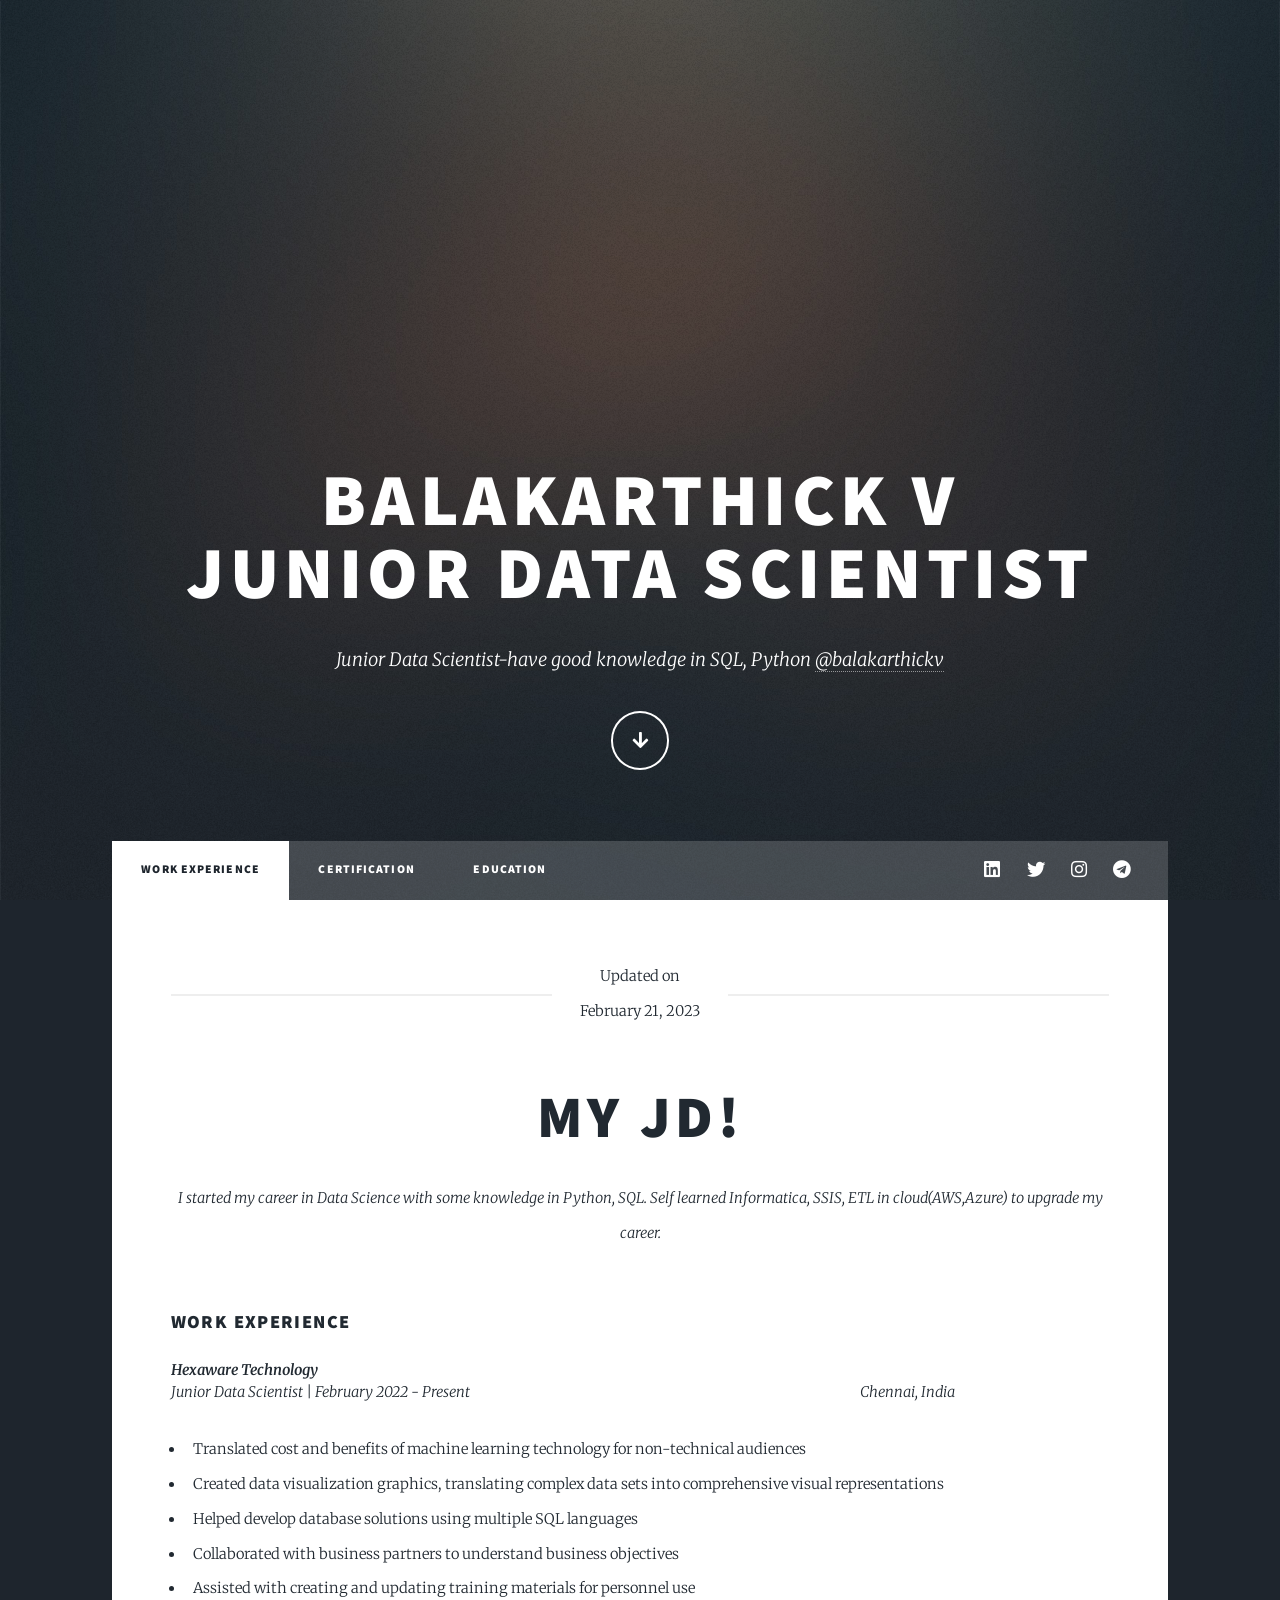
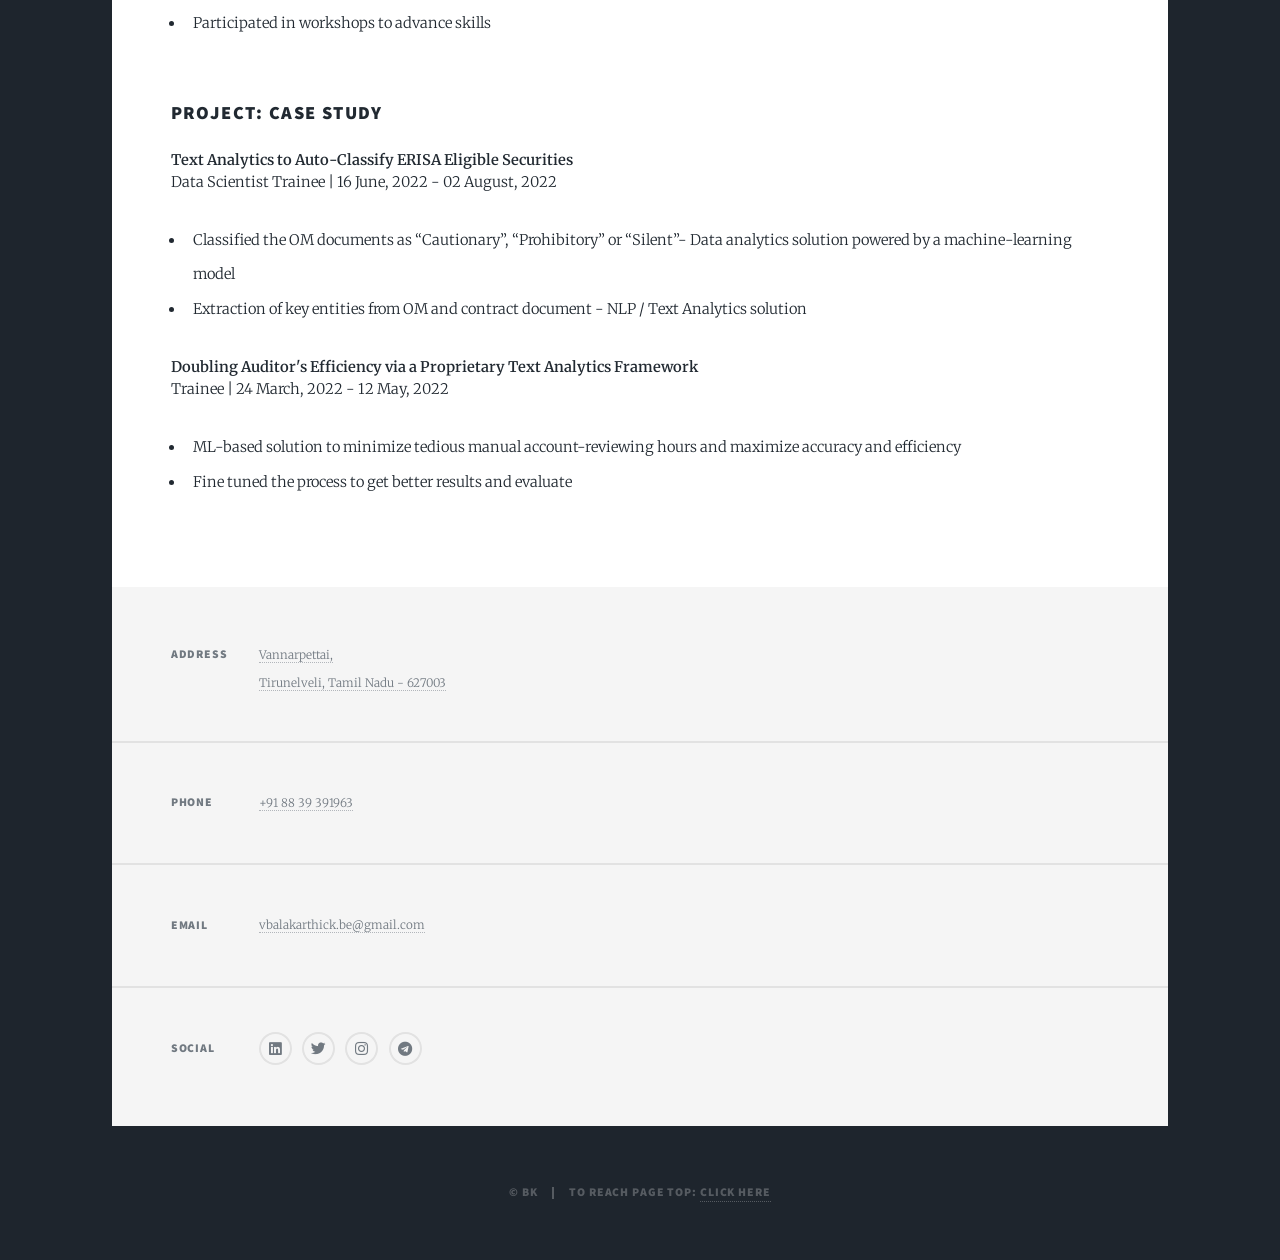
==== commit d2593fa2: "Add files via upload" ====
--- a/index.html
+++ b/index.html
@@ -1,12 +1,9 @@
 <!DOCTYPE HTML>
-<!--
-	Massively by HTML5 UP
-	html5up.net | @ajlkn
-	Free for personal and commercial use under the CCA 3.0 license (html5up.net/license)
--->
+
 <html>
 	<head>
 		<title>Balakarthick Resume</title>
+		<link rel="icon" type="image/x-icon" href="images/resume.png">
 		<meta charset="utf-8" />
 		<meta name="viewport" content="width=device-width, initial-scale=1, user-scalable=no" />
 		<link rel="stylesheet" href="assets/css/main.css" />
@@ -57,7 +54,7 @@
 						<!-- Featured Post -->
 							<article class="post featured">
 								<header class="major">
-									<span class="date">Updated on <br>September 15, 2022</span>
+									<span class="date">Updated on <br>February 21, 2023</span>
 									<h2 >My JD!<br />
 									</h2>
 									<p>I started my career in Data Science with some knowledge in Python, SQL. Self learned Informatica, SSIS, ETL in cloud(AWS,Azure) to upgrade my career. </p>
--- a/assets/css/main.css
+++ b/assets/css/main.css
@@ -1,10 +1,10 @@
 @import url(fontawesome-all.min.css);
 @import url("https://fonts.googleapis.com/css?family=Merriweather:300,700,300italic,700italic|Source+Sans+Pro:900");
 
-/*
-	Massively by HTML5 UP
-	html5up.net | @ajlkn
-	Free for personal and commercial use under the CCA 3.0 license (html5up.net/license)
+/*
+	Massively by HTML5 UP
+	html5up.net | @ajlkn
+	Free for personal and commercial use under the CCA 3.0 license (html5up.net/license)
 */
 
 html, body, div, span, applet, object,
@@ -2620,8 +2620,8 @@
 
 		.image.fit {
 			display: block;
-			margin: 2.5rem 0;
-			width: 100%;
+			margin: 2.5rem 7rem;
+			width: 50%;
 		}
 
 			.image.fit:first-child {
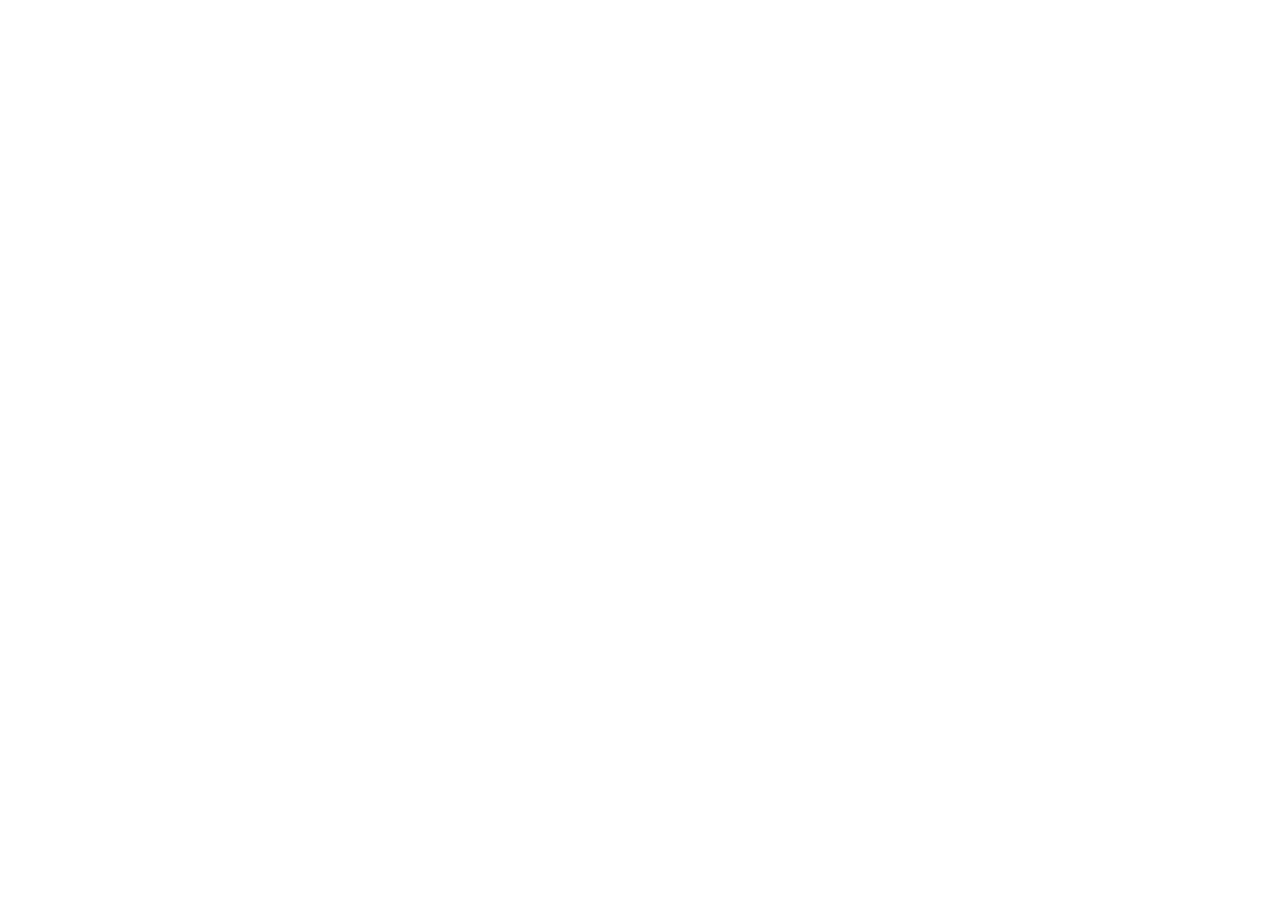
==== commit ae65c743: "Initial portfolio commit" ====
--- a/index.html
+++ b/index.html
@@ -1,180 +1,22 @@
-<!DOCTYPE HTML>
-
-<html>
-	<head>
-		<title>Balakarthick Resume</title>
-		<link rel="icon" type="image/x-icon" href="images/resume.png">
-		<meta charset="utf-8" />
-		<meta name="viewport" content="width=device-width, initial-scale=1, user-scalable=no" />
-		<link rel="stylesheet" href="assets/css/main.css" />
-		<noscript><link rel="stylesheet" href="assets/css/noscript.css" /></noscript>
-	</head>
-	<body class="is-preload">
-
-		<!-- Wrapper -->
-			<div id="wrapper" class="fade-in">
-
-				<!-- Intro -->
-					<div id="intro">
-						<h1>Balakarthick V<br />
-						Junior Data Scientist</h1>
-						<p>Junior Data Scientist-have good knowledge in SQL, Python <a href="https://www.linkedin.com/in/balakarthick-v-b391581ba/">@balakarthickv</a> 
-						</p>
-						<ul class="actions">
-							<li><a href="#header" class="button icon solid solo fa-arrow-down scrolly">Continue</a></li>
-						</ul>
-					</div>
-
-				<!-- Header -->
-					<header id="header">
-						<a href="#nav" class="logo">Profile</a>
-					</header>
-
-				<!-- Nav -->
-					<nav id="nav">
-						<ul class="links">
-							<li class="active"><a href="#nav">Work Experience</a></li>
-							<li><a href="generic.html">Certification</a></li>
-							<li><a href="elements.html">Education</a></li>
-						</ul>
-						<ul class="icons">
-							<li><a href="https://www.linkedin.com/in/balakarthick-v-b391581ba/" class="icon brands fa-linkedin"target="_blank"><span class="label">Linkedin</span></a></li>
-							<li><a href="https://twitter.com/vbalakarthick" class="icon brands fa-twitter"target="_blank"><span class="label">Twitter</span></a></li>
-							<li><a href="https://www.instagram.com/balakarthick_venkatesan/" class="icon brands fa-instagram"target="_blank"><span class="label">Instagram</span></a></li>
-							<li><a href="https://t.me/bk6700" class="icon brands fa-telegram"target="_blank"><span class="label">Telegram</span></a></li>
-						</ul>
-					</nav>
-                <!-- Main -->
-					<div id="main">
-
-						<!-- Post -->
-							<section class="post">
-								<header class="major">
-									
-						<!-- Featured Post -->
-							<article class="post featured">
-								<header class="major">
-									<span class="date">Updated on <br>February 21, 2023</span>
-									<h2 >My JD!<br />
-									</h2>
-									<p>I started my career in Data Science with some knowledge in Python, SQL. Self learned Informatica, SSIS, ETL in cloud(AWS,Azure) to upgrade my career. </p>
-								</header>
-								
-							</article>
-							        <h3 style="text-align:left;">Work Experience</h3>
-									
-                                    <head>
-                                    <style>
-                                    p.small {
-                                    line-height: 1.5;
-                                    }
-
-                                    p.big {
-                                    line-height: 1.8;
-                                    }
-                                    </style>
-                                    </head>
-									<p class="small" style="text-align:left;"><b> Hexaware Technology</b><br>Junior Data Scientist | February 2022 - Present &emsp; &emsp; &emsp; &emsp;&emsp;&emsp;&emsp;&emsp;&emsp;&emsp;&emsp;&emsp;&emsp;&emsp;&emsp;&emsp;&emsp;&emsp;&emsp;&emsp;&emsp;&emsp;&emsp;&emsp;&emsp; Chennai, India<br></p>
-								<ul>
-										<li style="text-align:left;">Translated cost and benefits of machine learning technology for non-technical audiences</li>
-									    <li style="text-align:left;">Created data visualization graphics, translating complex data sets into comprehensive
-										visual representations</li>
-									    <li style="text-align:left;">Helped develop database solutions using multiple SQL languages</li>
-									    <li style="text-align:left;">Collaborated with business partners to understand business objectives</li>
-									    <li style="text-align:left;">Assisted with creating and updating training materials for personnel use</li>
-									    <li style="text-align:left;">Participated in workshops to advance skills</li>
-								</ul>
-								</header>
-								<h3 style="text-align:left;">Project: Case Study</h3>
-								<head>
-                                <style>
-                                p.small {
-                                line-height: 1.5;
-                                }
-
-                                p.big {
-                                line-height: 1.8;
-                                }
-                                </style>
-                                </head>
-								<p class="small" style="text-align:left;"><b> Text Analytics to Auto-Classify ERISA Eligible Securities</b><br>Data Scientist Trainee | 16 June, 2022 - 02 August, 2022<br></p>
-								
-									<ul>
-									<li style="text-align:left;">Classified the OM documents as “Cautionary”, “Prohibitory” or “Silent”- Data analytics solution powered by a machine-learning model</li>
-									<li style="text-align:left;">Extraction of key entities from OM and contract document - NLP / Text Analytics solution</li>
-							        </ul>
-
-
-								<head>
-                                <style>
-                                p.small {
-                                line-height: 1.5;
-                                }
-
-                                p.big {
-                                line-height: 1.8;
-                                }
-                                </style>
-                                </head>
-								<p class="small" style="text-align:left;"><b> Doubling Auditor's Efficiency via a Proprietary Text Analytics Framework</b><br>Trainee | 24 March, 2022 - 12 May, 2022<br></p>
-								
-									<ul>
-									<li style="text-align:left;">ML-based solution to minimize tedious manual account-reviewing hours and maximize accuracy and efficiency</li>
-									<li style="text-align:left;">Fine tuned the process to get better results and evaluate</li>
-							        </ul>
-
-								
-								
-							</section>
-
-					</div>
-				
-
-				<!-- Footer -->
-				
-				    <footer id="footer">
-						
-						<section class="split contact">
-							<section class="alt" >
-								<h3>Address</h3>
-								<p><a href="https://www.google.com/maps/@8.7316059,77.721191,21z"target="_blank">Vannarpettai,<br />
-								Tirunelveli, Tamil Nadu - 627003</a></p>
-							</section>
-							<section>
-								<h3>Phone</h3>
-								<p><a href="tel:+918839391963"target="_blank">+91 88 39 391963</a></p>
-							</section>
-							<section>
-								<h3>Email</h3>
-								<p><a href="mailto:vbalakarthick.be@gmail.com"target="_blank">vbalakarthick.be@gmail.com</a></p>
-							</section>
-							<section>
-								<h3>Social</h3>
-								<ul class="icons alt" >
-									<li><a href="https://www.linkedin.com/in/balakarthick-v-b391581ba/" class="icon brands alt fa-linkedin"target="_blank"><span class="label">Linkedin</span></a></li>
-									<li><a href="https://twitter.com/vbalakarthick" class="icon brands alt fa-twitter"target="_blank"><span class="label">Twitter</span></a></li>
-									<li><a href="https://www.instagram.com/balakarthick_venkatesan/" class="icon brands alt fa-instagram"target="_blank"><span class="label">Instagram</span></a></li>
-									<li><a href="https://t.me/bk6700" class="icon brands alt fa-telegram"target="_blank"><span class="label">Telegram</span></a></li>
-								</ul>
-							</section>
-						</section>
-					</footer>
-
-				<!-- Copyright -->
-					<div id="copyright">
-						<ul><li>&copy; BK</li><li>To Reach Page Top: <a href="#nav">Click Here</a></li></ul>
-					</div>
-
-			</div>
-
-		<!-- Scripts -->
-			<script src="assets/js/jquery.min.js"></script>
-			<script src="assets/js/jquery.scrollex.min.js"></script>
-			<script src="assets/js/jquery.scrolly.min.js"></script>
-			<script src="assets/js/browser.min.js"></script>
-			<script src="assets/js/breakpoints.min.js"></script>
-			<script src="assets/js/util.js"></script>
-			<script src="assets/js/main.js"></script>
-
-	</body>
-</html>+<!DOCTYPE html>
+<html lang="en">
+  <head>
+    <meta charset="UTF-8" />
+    <meta name="viewport" content="width=device-width, initial-scale=1.0, maximum-scale=1" />
+    <title>Data Scientist Portfolio</title>
+    <meta name="description" content="Professional portfolio showcasing skills, projects, and experience">
+    <meta property="og:title" content="Professional Portfolio">
+    <meta property="og:description" content="Check out my professional portfolio showcasing skills, projects, and experience">
+    <meta property="og:type" content="website">
+    <!-- Google Fonts -->
+    <link href="https://fonts.googleapis.com/css2?family=Inter:wght@300;400;500;600;700&family=Poppins:wght@400;500;600;700&display=swap" rel="stylesheet">
+    <!-- Font Awesome Icons -->
+    <link rel="stylesheet" href="https://cdnjs.cloudflare.com/ajax/libs/font-awesome/6.4.0/css/all.min.css" integrity="sha512-iecdLmaskl7CVkqkXNQ/ZH/XLlvWZOJyj7Yy7tcenmpD1ypASozpmT/E0iPtmFIB46ZmdtAc9eNBvH0H/ZpiBw==" crossorigin="anonymous" referrerpolicy="no-referrer" />
+  </head>
+  <body>
+    <div id="root"></div>
+    <script type="module" src="/src/main.tsx"></script>
+    <!-- This script injects a replit badge into the page, please feel free to remove this line -->
+    <script type="text/javascript" src="https://replit.com/public/js/replit-badge-v3.js"></script>
+  </body>
+</html>
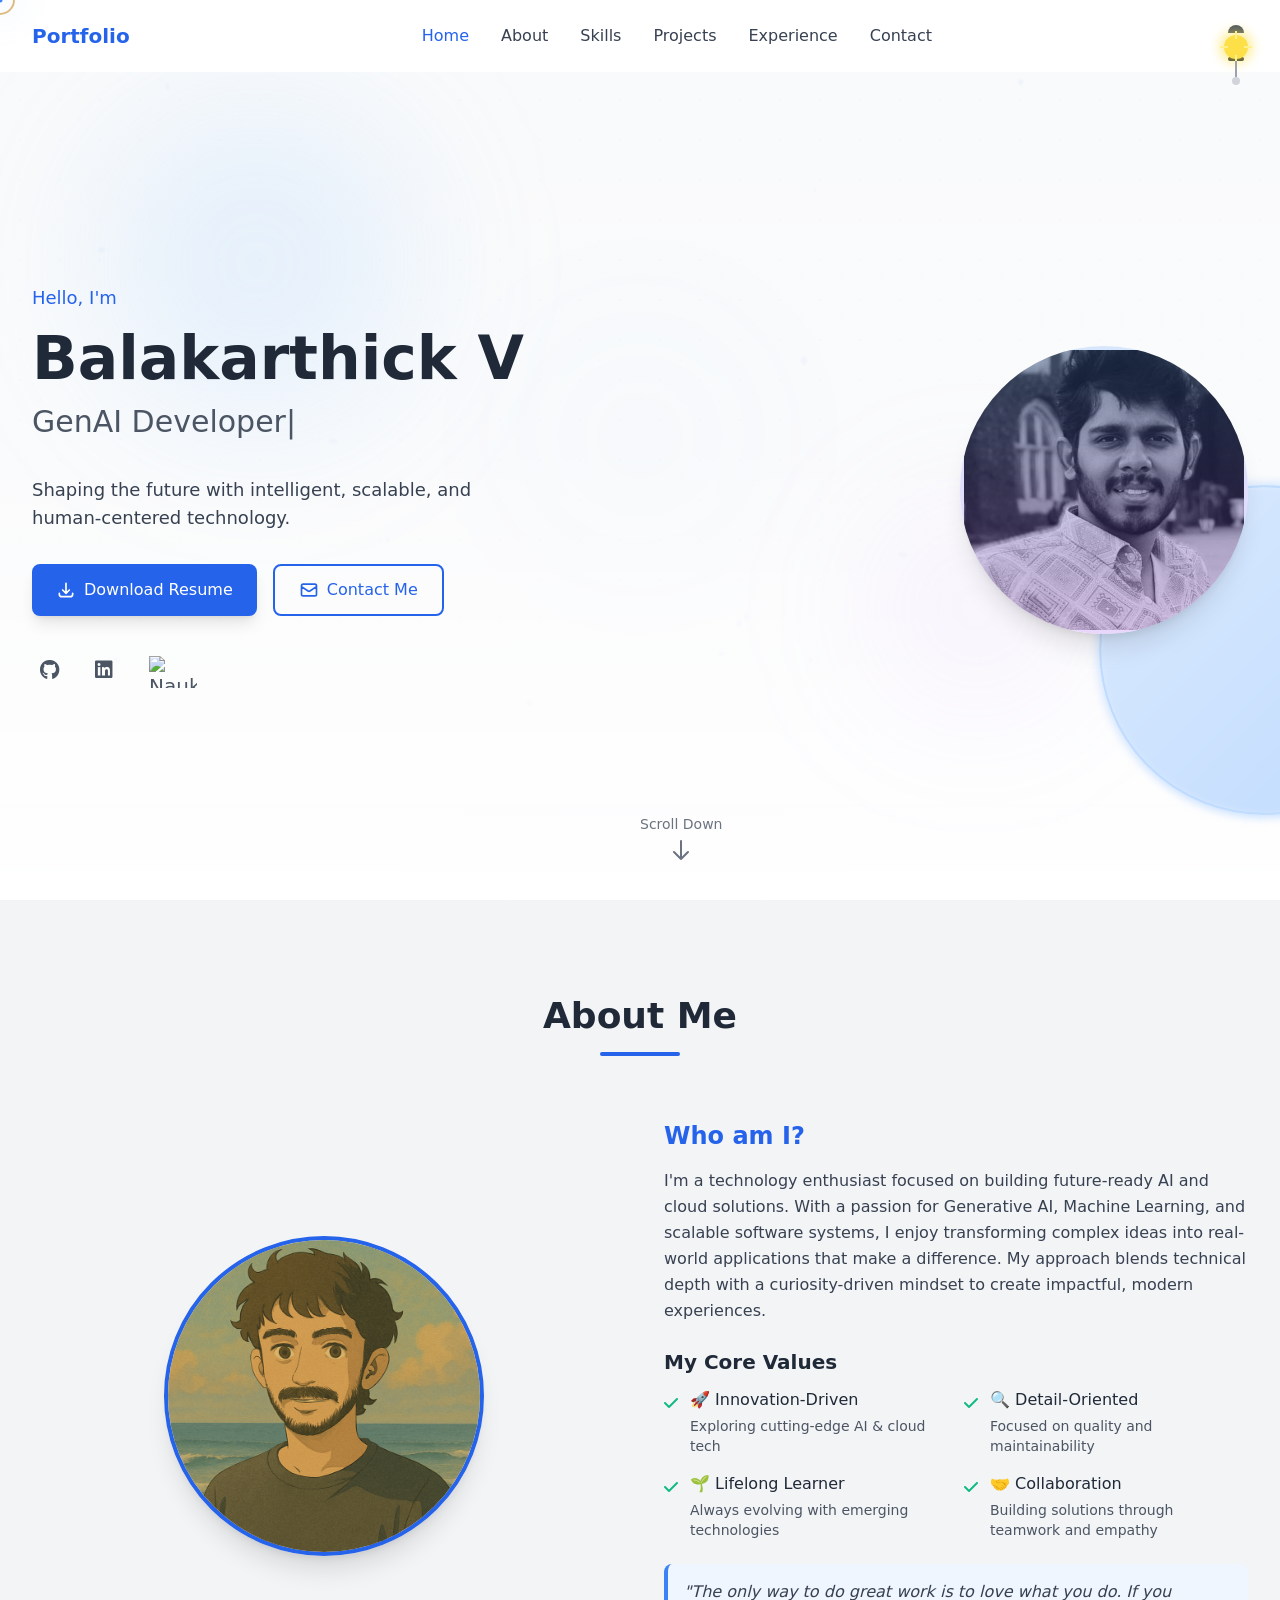
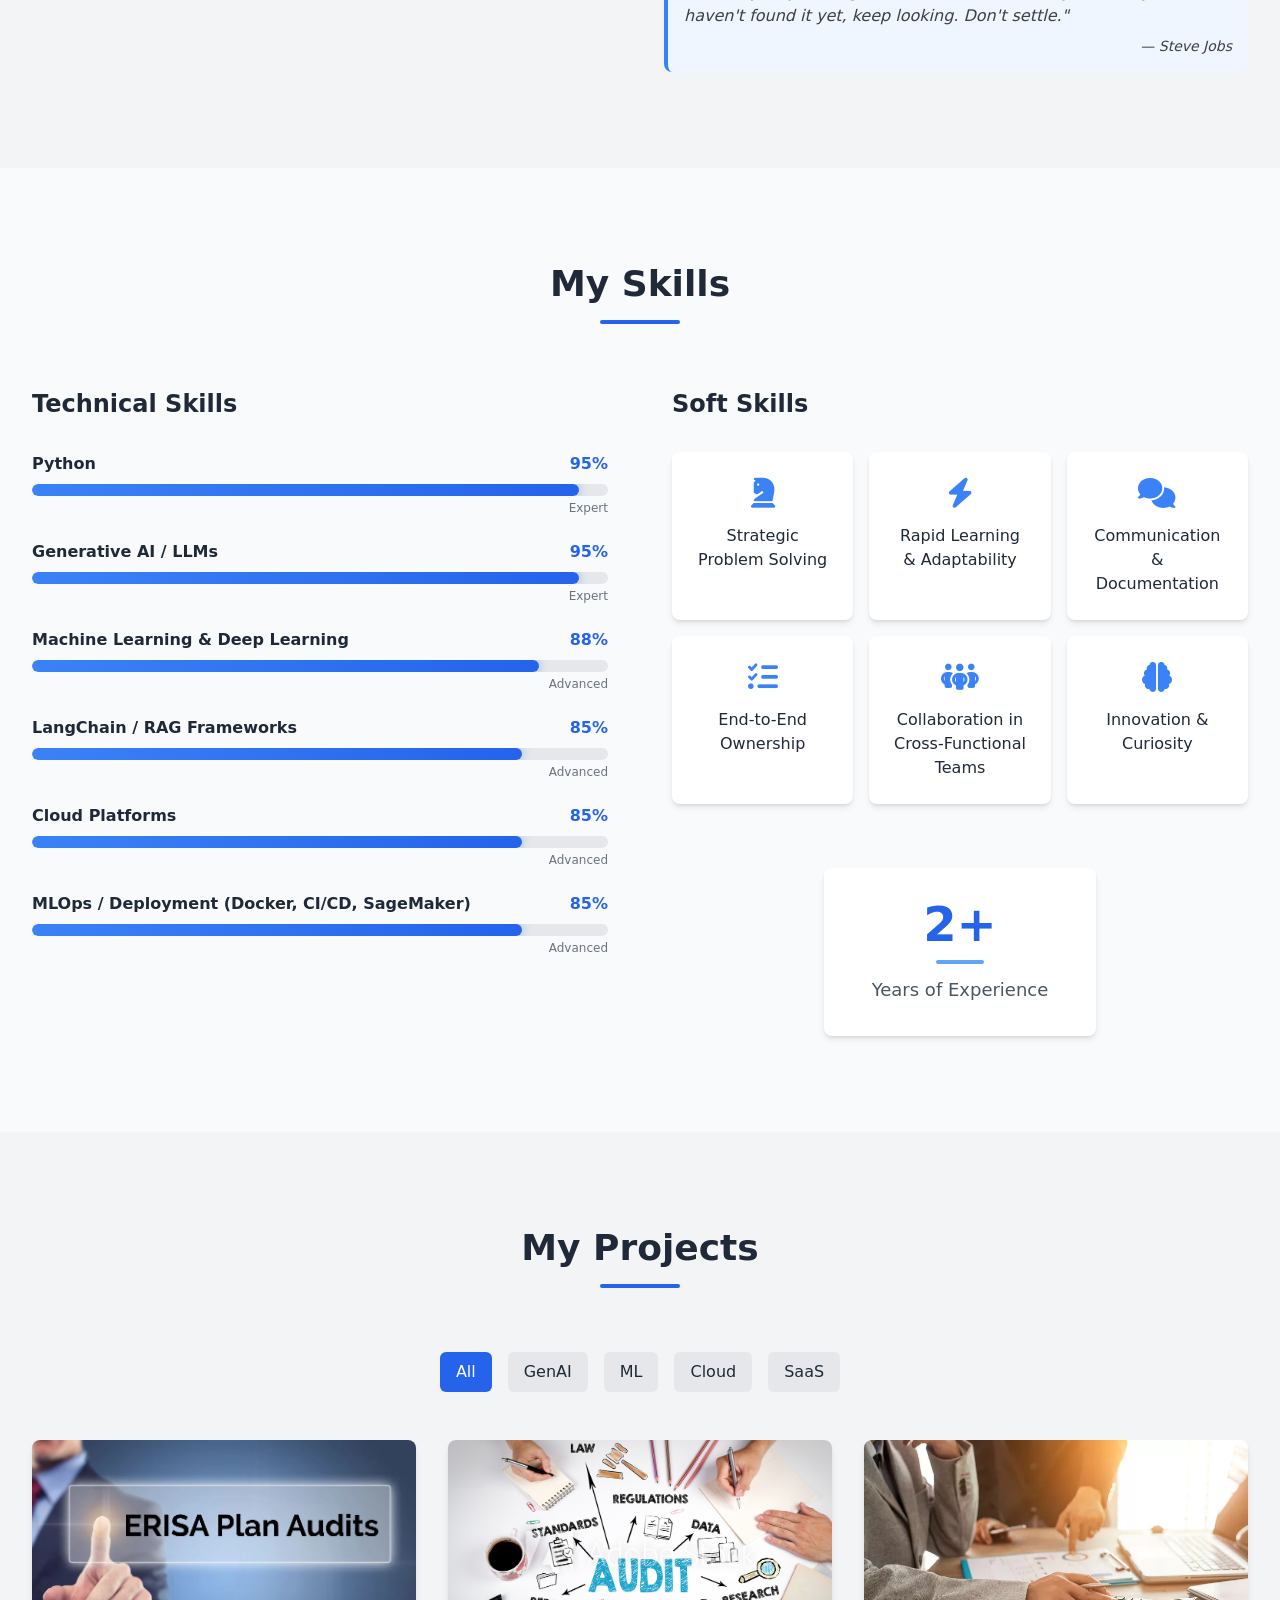
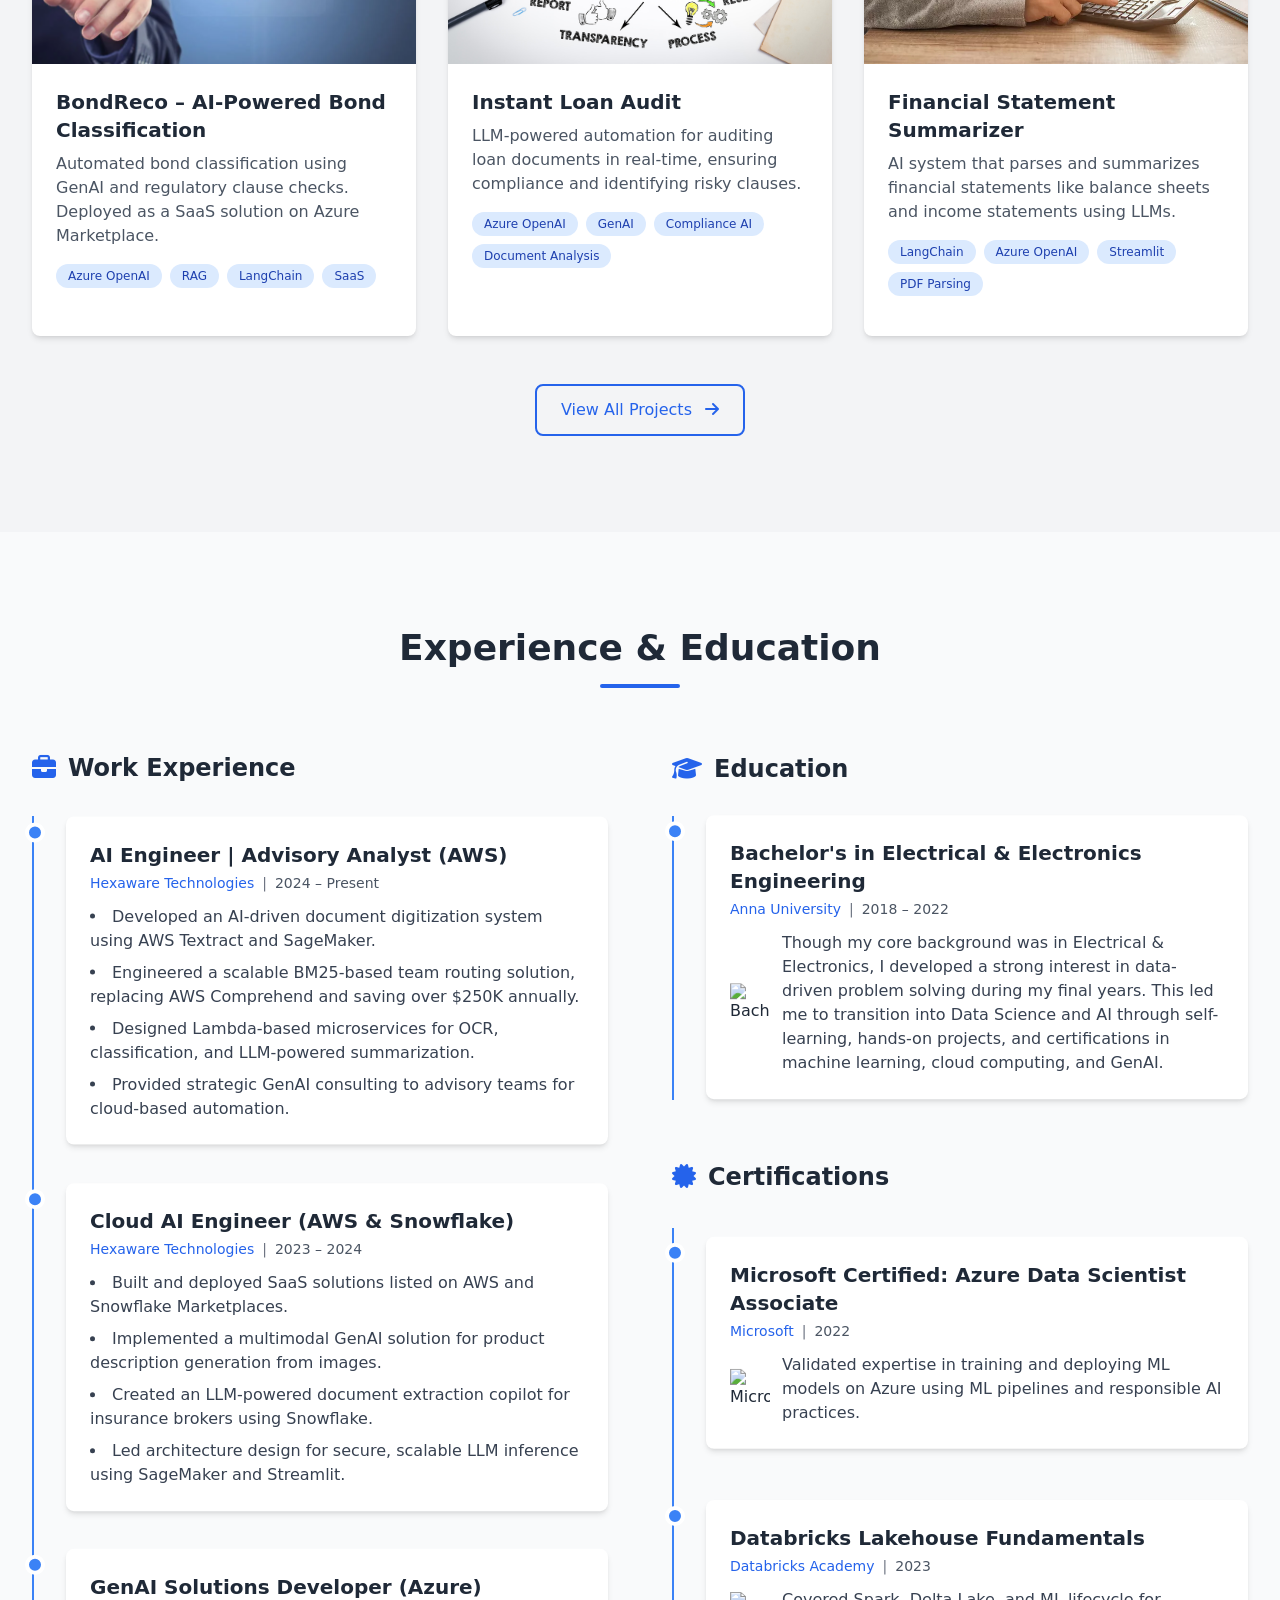
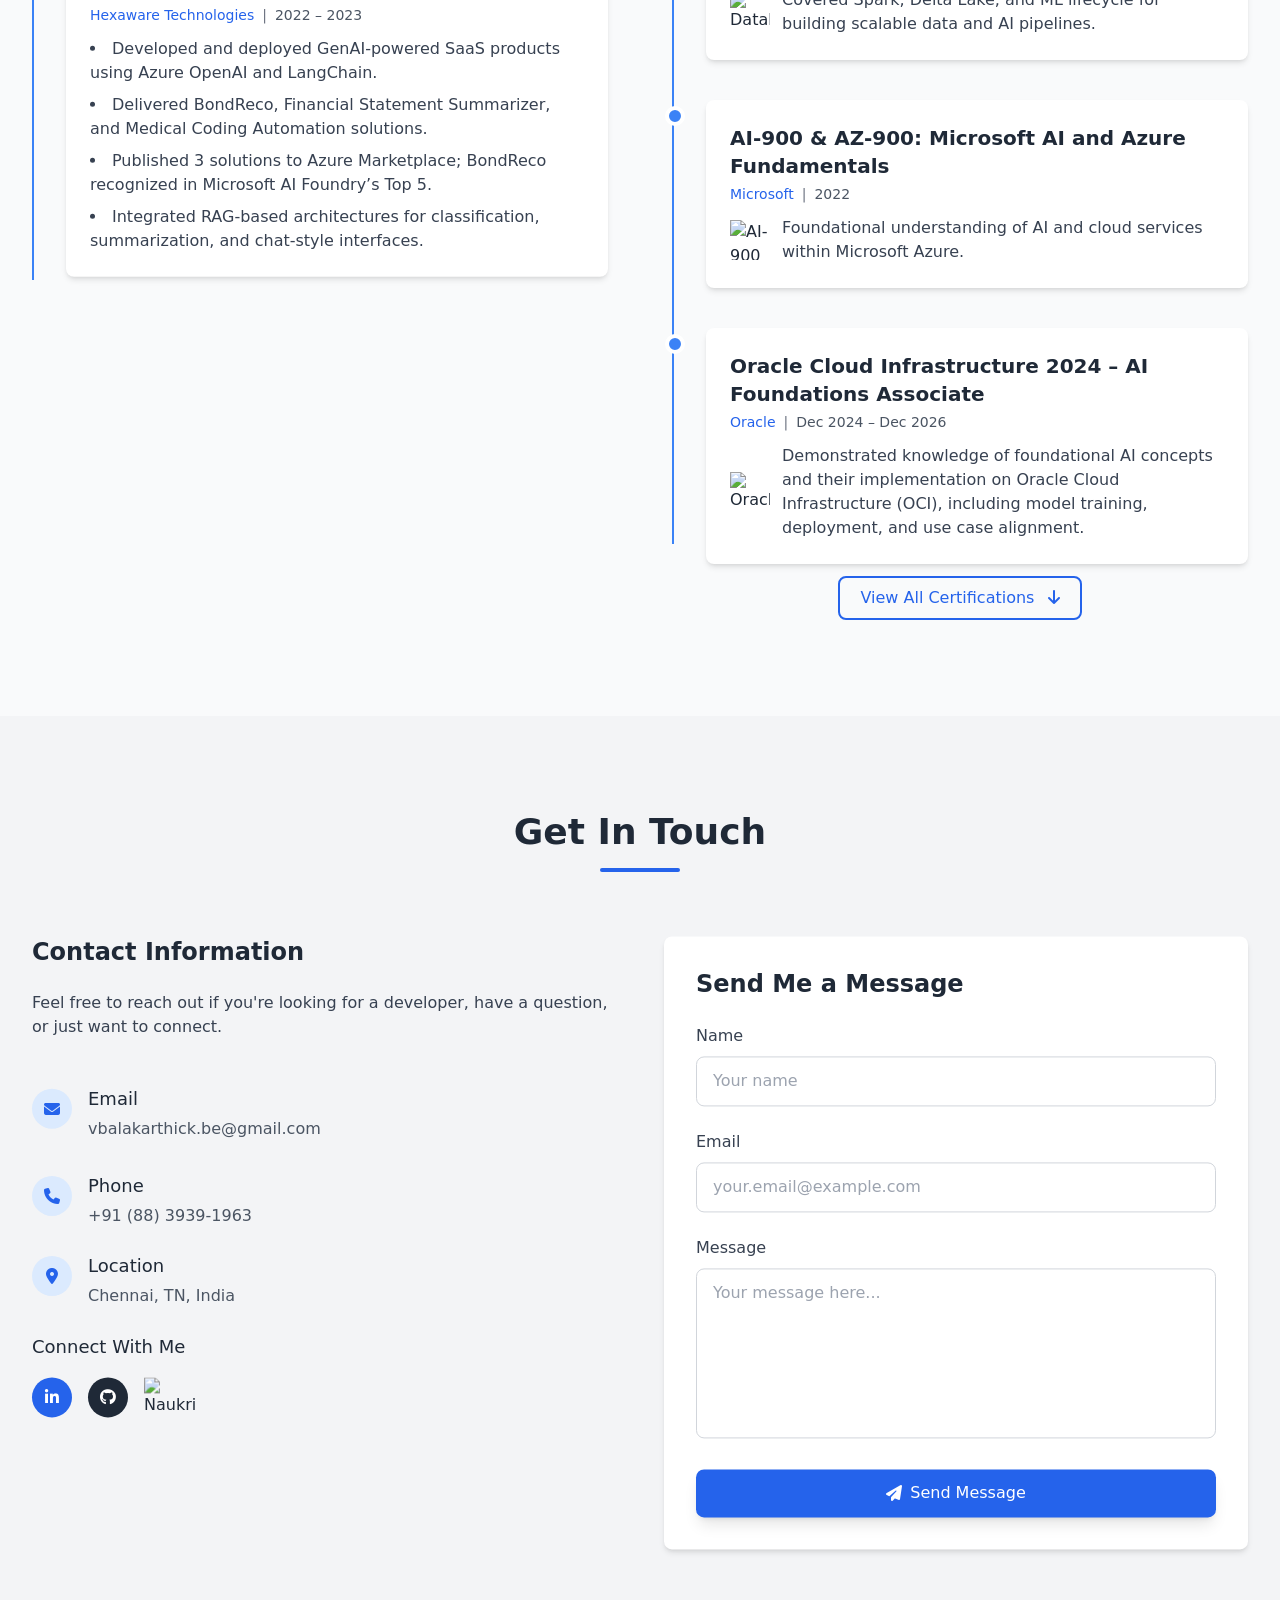
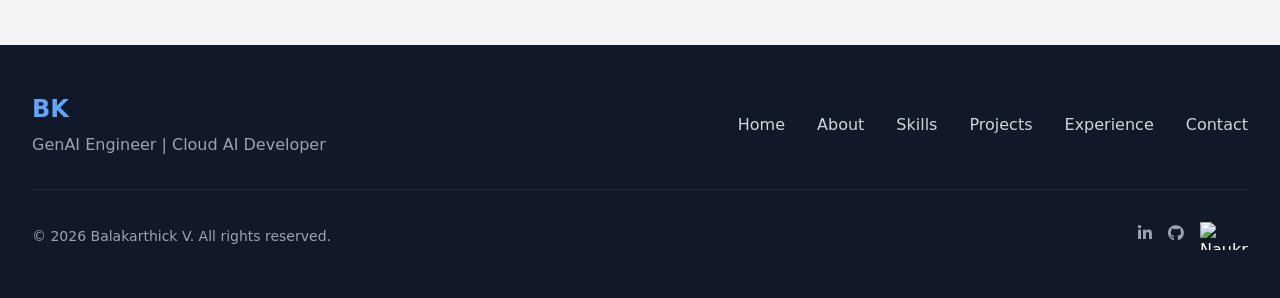
==== commit 83dedfd0: "Updates" ====
--- a/index.html
+++ b/index.html
@@ -1,6 +1,51 @@
 <!DOCTYPE html>
 <html lang="en">
   <head>
+    <style data-vite-theme="" data-inject-first="">:root {
+      --background: 0 0% 100%;
+--foreground: 20 14.3% 4.1%;
+--muted: 60 4.8% 95.9%;
+--muted-foreground: 25 5.3% 44.7%;
+--popover: 0 0% 100%;
+--popover-foreground: 20 14.3% 4.1%;
+--card: 0 0% 100%;
+--card-foreground: 20 14.3% 4.1%;
+--border: 20 5.9% 90%;
+--input: 20 5.9% 90%;
+--primary: 222 47% 11%;
+--primary-foreground: 221 8% 97%;
+--secondary: 60 4.8% 95.9%;
+--secondary-foreground: 24 9.8% 10%;
+--accent: 60 4.8% 95.9%;
+--accent-foreground: 24 9.8% 10%;
+--destructive: 0 84.2% 60.2%;
+--destructive-foreground: 60 9.1% 97.8%;
+--ring: 20 14.3% 4.1%;
+--radius: 0.5rem;
+  }
+  .dark {
+      --background: 240 10% 3.9%;
+--foreground: 0 0% 98%;
+--muted: 240 3.7% 15.9%;
+--muted-foreground: 240 5% 64.9%;
+--popover: 240 10% 3.9%;
+--popover-foreground: 0 0% 98%;
+--card: 240 10% 3.9%;
+--card-foreground: 0 0% 98%;
+--border: 240 3.7% 15.9%;
+--input: 240 3.7% 15.9%;
+--primary: 222 47% 11%;
+--primary-foreground: 221 8% 97%;
+--secondary: 240 3.7% 15.9%;
+--secondary-foreground: 0 0% 98%;
+--accent: 240 3.7% 15.9%;
+--accent-foreground: 0 0% 98%;
+--destructive: 0 62.8% 30.6%;
+--destructive-foreground: 0 0% 98%;
+--ring: 240 4.9% 83.9%;
+--radius: 0.5rem;
+  }</style>
+
     <meta charset="UTF-8" />
     <meta name="viewport" content="width=device-width, initial-scale=1.0, maximum-scale=1" />
     <title>Data Scientist Portfolio</title>
@@ -12,10 +57,11 @@
     <link href="https://fonts.googleapis.com/css2?family=Inter:wght@300;400;500;600;700&family=Poppins:wght@400;500;600;700&display=swap" rel="stylesheet">
     <!-- Font Awesome Icons -->
     <link rel="stylesheet" href="https://cdnjs.cloudflare.com/ajax/libs/font-awesome/6.4.0/css/all.min.css" integrity="sha512-iecdLmaskl7CVkqkXNQ/ZH/XLlvWZOJyj7Yy7tcenmpD1ypASozpmT/E0iPtmFIB46ZmdtAc9eNBvH0H/ZpiBw==" crossorigin="anonymous" referrerpolicy="no-referrer" />
+    <script type="module" crossorigin src="/assets/index-DEOLHfIP.js"></script>
+    <link rel="stylesheet" crossorigin href="/assets/index-CoG_UMfk.css">
   </head>
   <body>
     <div id="root"></div>
-    <script type="module" src="/src/main.tsx"></script>
     <!-- This script injects a replit badge into the page, please feel free to remove this line -->
     <script type="text/javascript" src="https://replit.com/public/js/replit-badge-v3.js"></script>
   </body>
--- a/assets/index-CoG_UMfk.css
+++ b/assets/index-CoG_UMfk.css
@@ -0,0 +1 @@
+*,:before,:after{--tw-border-spacing-x: 0;--tw-border-spacing-y: 0;--tw-translate-x: 0;--tw-translate-y: 0;--tw-rotate: 0;--tw-skew-x: 0;--tw-skew-y: 0;--tw-scale-x: 1;--tw-scale-y: 1;--tw-pan-x: ;--tw-pan-y: ;--tw-pinch-zoom: ;--tw-scroll-snap-strictness: proximity;--tw-gradient-from-position: ;--tw-gradient-via-position: ;--tw-gradient-to-position: ;--tw-ordinal: ;--tw-slashed-zero: ;--tw-numeric-figure: ;--tw-numeric-spacing: ;--tw-numeric-fraction: ;--tw-ring-inset: ;--tw-ring-offset-width: 0px;--tw-ring-offset-color: #fff;--tw-ring-color: rgb(59 130 246 / .5);--tw-ring-offset-shadow: 0 0 #0000;--tw-ring-shadow: 0 0 #0000;--tw-shadow: 0 0 #0000;--tw-shadow-colored: 0 0 #0000;--tw-blur: ;--tw-brightness: ;--tw-contrast: ;--tw-grayscale: ;--tw-hue-rotate: ;--tw-invert: ;--tw-saturate: ;--tw-sepia: ;--tw-drop-shadow: ;--tw-backdrop-blur: ;--tw-backdrop-brightness: ;--tw-backdrop-contrast: ;--tw-backdrop-grayscale: ;--tw-backdrop-hue-rotate: ;--tw-backdrop-invert: ;--tw-backdrop-opacity: ;--tw-backdrop-saturate: ;--tw-backdrop-sepia: ;--tw-contain-size: ;--tw-contain-layout: ;--tw-contain-paint: ;--tw-contain-style: }::backdrop{--tw-border-spacing-x: 0;--tw-border-spacing-y: 0;--tw-translate-x: 0;--tw-translate-y: 0;--tw-rotate: 0;--tw-skew-x: 0;--tw-skew-y: 0;--tw-scale-x: 1;--tw-scale-y: 1;--tw-pan-x: ;--tw-pan-y: ;--tw-pinch-zoom: ;--tw-scroll-snap-strictness: proximity;--tw-gradient-from-position: ;--tw-gradient-via-position: ;--tw-gradient-to-position: ;--tw-ordinal: ;--tw-slashed-zero: ;--tw-numeric-figure: ;--tw-numeric-spacing: ;--tw-numeric-fraction: ;--tw-ring-inset: ;--tw-ring-offset-width: 0px;--tw-ring-offset-color: #fff;--tw-ring-color: rgb(59 130 246 / .5);--tw-ring-offset-shadow: 0 0 #0000;--tw-ring-shadow: 0 0 #0000;--tw-shadow: 0 0 #0000;--tw-shadow-colored: 0 0 #0000;--tw-blur: ;--tw-brightness: ;--tw-contrast: ;--tw-grayscale: ;--tw-hue-rotate: ;--tw-invert: ;--tw-saturate: ;--tw-sepia: ;--tw-drop-shadow: ;--tw-backdrop-blur: ;--tw-backdrop-brightness: ;--tw-backdrop-contrast: ;--tw-backdrop-grayscale: ;--tw-backdrop-hue-rotate: ;--tw-backdrop-invert: ;--tw-backdrop-opacity: ;--tw-backdrop-saturate: ;--tw-backdrop-sepia: ;--tw-contain-size: ;--tw-contain-layout: ;--tw-contain-paint: ;--tw-contain-style: }*,:before,:after{box-sizing:border-box;border-width:0;border-style:solid;border-color:#e5e7eb}:before,:after{--tw-content: ""}html,:host{line-height:1.5;-webkit-text-size-adjust:100%;-moz-tab-size:4;-o-tab-size:4;tab-size:4;font-family:ui-sans-serif,system-ui,sans-serif,"Apple Color Emoji","Segoe UI Emoji",Segoe UI Symbol,"Noto Color Emoji";font-feature-settings:normal;font-variation-settings:normal;-webkit-tap-highlight-color:transparent}body{margin:0;line-height:inherit}hr{height:0;color:inherit;border-top-width:1px}abbr:where([title]){-webkit-text-decoration:underline dotted;text-decoration:underline dotted}h1,h2,h3,h4,h5,h6{font-size:inherit;font-weight:inherit}a{color:inherit;text-decoration:inherit}b,strong{font-weight:bolder}code,kbd,samp,pre{font-family:ui-monospace,SFMono-Regular,Menlo,Monaco,Consolas,Liberation Mono,Courier New,monospace;font-feature-settings:normal;font-variation-settings:normal;font-size:1em}small{font-size:80%}sub,sup{font-size:75%;line-height:0;position:relative;vertical-align:baseline}sub{bottom:-.25em}sup{top:-.5em}table{text-indent:0;border-color:inherit;border-collapse:collapse}button,input,optgroup,select,textarea{font-family:inherit;font-feature-settings:inherit;font-variation-settings:inherit;font-size:100%;font-weight:inherit;line-height:inherit;letter-spacing:inherit;color:inherit;margin:0;padding:0}button,select{text-transform:none}button,input:where([type=button]),input:where([type=reset]),input:where([type=submit]){-webkit-appearance:button;background-color:transparent;background-image:none}:-moz-focusring{outline:auto}:-moz-ui-invalid{box-shadow:none}progress{vertical-align:baseline}::-webkit-inner-spin-button,::-webkit-outer-spin-button{height:auto}[type=search]{-webkit-appearance:textfield;outline-offset:-2px}::-webkit-search-decoration{-webkit-appearance:none}::-webkit-file-upload-button{-webkit-appearance:button;font:inherit}summary{display:list-item}blockquote,dl,dd,h1,h2,h3,h4,h5,h6,hr,figure,p,pre{margin:0}fieldset{margin:0;padding:0}legend{padding:0}ol,ul,menu{list-style:none;margin:0;padding:0}dialog{padding:0}textarea{resize:vertical}input::-moz-placeholder,textarea::-moz-placeholder{opacity:1;color:#9ca3af}input::placeholder,textarea::placeholder{opacity:1;color:#9ca3af}button,[role=button]{cursor:pointer}:disabled{cursor:default}img,svg,video,canvas,audio,iframe,embed,object{display:block;vertical-align:middle}img,video{max-width:100%;height:auto}[hidden]:where(:not([hidden=until-found])){display:none}:root{--background: 0 0% 100%;--foreground: 222.2 84% 4.9%;--card: 0 0% 100%;--card-foreground: 222.2 84% 4.9%;--popover: 0 0% 100%;--popover-foreground: 222.2 84% 4.9%;--primary: 221.2 83.2% 53.3%;--primary-foreground: 210 40% 98%;--secondary: 210 40% 96.1%;--secondary-foreground: 222.2 47.4% 11.2%;--muted: 210 40% 96.1%;--muted-foreground: 215.4 16.3% 46.9%;--accent: 210 40% 96.1%;--accent-foreground: 222.2 47.4% 11.2%;--destructive: 0 84.2% 60.2%;--destructive-foreground: 210 40% 98%;--border: 214.3 31.8% 91.4%;--input: 214.3 31.8% 91.4%;--ring: 221.2 83.2% 53.3%;--radius: .5rem;--scrollbar-track: 210 40% 96.1%;--scrollbar-thumb: 221.2 83.2% 53.3%;--scrollbar-thumb-hover: 221.2 83.2% 45%}.dark{--background: 222.2 84% 4.9%;--foreground: 210 40% 98%;--card: 222.2 84% 4.9%;--card-foreground: 210 40% 98%;--popover: 222.2 84% 4.9%;--popover-foreground: 210 40% 98%;--primary: 217.2 91.2% 59.8%;--primary-foreground: 222.2 47.4% 11.2%;--secondary: 217.2 32.6% 17.5%;--secondary-foreground: 210 40% 98%;--muted: 217.2 32.6% 17.5%;--muted-foreground: 215 20.2% 65.1%;--accent: 217.2 32.6% 17.5%;--accent-foreground: 210 40% 98%;--destructive: 0 62.8% 30.6%;--destructive-foreground: 210 40% 98%;--border: 217.2 32.6% 17.5%;--input: 217.2 32.6% 17.5%;--ring: 224.3 76.3% 48%;--scrollbar-track: 222.2 84% 8%;--scrollbar-thumb: 217.2 91.2% 59.8%;--scrollbar-thumb-hover: 217.2 91.2% 70%}*{border-color:hsl(var(--border))}body{background-color:hsl(var(--background));font-family:ui-sans-serif,system-ui,sans-serif,"Apple Color Emoji","Segoe UI Emoji",Segoe UI Symbol,"Noto Color Emoji";color:hsl(var(--foreground));-webkit-font-smoothing:antialiased;-moz-osx-font-smoothing:grayscale;transition-property:color,background-color,border-color,text-decoration-color,fill,stroke;transition-timing-function:cubic-bezier(.4,0,.2,1);transition-duration:.3s;animation-duration:.3s}::-webkit-scrollbar{width:2px;height:2px}::-webkit-scrollbar-track{background-color:transparent;margin:4px 0}::-webkit-scrollbar-track:hover{background-color:#0000000d}::-webkit-scrollbar-thumb{background-color:#444;border-radius:1px;border-left:1px dashed rgba(255,255,255,.1);border-right:1px dashed rgba(255,255,255,.1)}.dark ::-webkit-scrollbar-thumb{background-color:#777;border-left:1px dashed rgba(0,0,0,.2);border-right:1px dashed rgba(0,0,0,.2)}::-webkit-scrollbar-thumb:hover{background-color:#333}.dark ::-webkit-scrollbar-thumb:hover{background-color:#999}*{scrollbar-width:thin;scrollbar-color:#444 transparent}.dark *{scrollbar-width:thin;scrollbar-color:#777 transparent}@keyframes pullString{0%{height:4px}50%{height:8px}to{height:4px}}@keyframes pullStringDark{0%{height:6px}50%{height:10px}to{height:6px}}@keyframes bulbFlicker{0%{opacity:1;box-shadow:0 0 12px 4px #fde04799}25%{opacity:.8;box-shadow:0 0 10px 3px #fde04766}50%{opacity:1;box-shadow:0 0 14px 5px #fde047b3}75%{opacity:.9;box-shadow:0 0 11px 3px #fde04780}to{opacity:1;box-shadow:0 0 12px 4px #fde04799}}@keyframes bulbPulse{0%{transform:scale(1)}50%{transform:scale(1.1)}to{transform:scale(1)}}.pull-string-animate{animation:pullString .5s ease}.pull-string-animate-dark{animation:pullStringDark .5s ease}.bulb-flicker{animation:bulbFlicker 2s infinite ease-in-out}.bulb-pulse{animation:bulbPulse .5s ease}.container{width:100%}@media (min-width: 640px){.container{max-width:640px}}@media (min-width: 768px){.container{max-width:768px}}@media (min-width: 1024px){.container{max-width:1024px}}@media (min-width: 1280px){.container{max-width:1280px}}@media (min-width: 1536px){.container{max-width:1536px}}.sr-only{position:absolute;width:1px;height:1px;padding:0;margin:-1px;overflow:hidden;clip:rect(0,0,0,0);white-space:nowrap;border-width:0}.pointer-events-none{pointer-events:none}.pointer-events-auto{pointer-events:auto}.visible{visibility:visible}.invisible{visibility:hidden}.static{position:static}.fixed{position:fixed}.absolute{position:absolute}.relative{position:relative}.inset-0{top:0;right:0;bottom:0;left:0}.inset-x-0{left:0;right:0}.inset-y-0{top:0;bottom:0}.-bottom-12{bottom:-3rem}.-left-12{left:-3rem}.-left-\[41px\]{left:-41px}.-right-12{right:-3rem}.-top-12{top:-3rem}.bottom-0{bottom:0}.bottom-10{bottom:2.5rem}.bottom-6{bottom:1.5rem}.left-0{left:0}.left-1{left:.25rem}.left-1\/2{left:50%}.left-2{left:.5rem}.left-6{left:1.5rem}.left-\[-45px\]{left:-45px}.left-\[50\%\]{left:50%}.left-full{left:100%}.right-0{right:0}.right-1{right:.25rem}.right-2{right:.5rem}.right-3{right:.75rem}.right-4{right:1rem}.right-\[-45px\]{right:-45px}.right-full{right:100%}.top-0{top:0}.top-1\.5{top:.375rem}.top-1\/2{top:50%}.top-2{top:.5rem}.top-3\.5{top:.875rem}.top-4{top:1rem}.top-5{top:1.25rem}.top-\[1px\]{top:1px}.top-\[50\%\]{top:50%}.top-\[60\%\]{top:60%}.top-full{top:100%}.-z-10{z-index:-10}.z-0{z-index:0}.z-10{z-index:10}.z-20{z-index:20}.z-50{z-index:50}.z-\[100\]{z-index:100}.z-\[1\]{z-index:1}.z-\[9997\]{z-index:9997}.z-\[9998\]{z-index:9998}.z-\[9999\]{z-index:9999}.order-1{order:1}.order-2{order:2}.-mx-1{margin-left:-.25rem;margin-right:-.25rem}.mx-2{margin-left:.5rem;margin-right:.5rem}.mx-3\.5{margin-left:.875rem;margin-right:.875rem}.mx-4{margin-left:1rem;margin-right:1rem}.mx-auto{margin-left:auto;margin-right:auto}.my-0\.5{margin-top:.125rem;margin-bottom:.125rem}.my-1{margin-top:.25rem;margin-bottom:.25rem}.my-3{margin-top:.75rem;margin-bottom:.75rem}.my-8{margin-top:2rem;margin-bottom:2rem}.-ml-4{margin-left:-1rem}.-mt-0\.5{margin-top:-.125rem}.-mt-4{margin-top:-1rem}.mb-0\.5{margin-bottom:.125rem}.mb-1{margin-bottom:.25rem}.mb-12{margin-bottom:3rem}.mb-16{margin-bottom:4rem}.mb-2{margin-bottom:.5rem}.mb-3{margin-bottom:.75rem}.mb-4{margin-bottom:1rem}.mb-6{margin-bottom:1.5rem}.mb-8{margin-bottom:2rem}.ml-1{margin-left:.25rem}.ml-2{margin-left:.5rem}.ml-4{margin-left:1rem}.ml-6{margin-left:1.5rem}.ml-auto{margin-left:auto}.mr-2{margin-right:.5rem}.mr-3{margin-right:.75rem}.mr-6{margin-right:1.5rem}.mt-1{margin-top:.25rem}.mt-1\.5{margin-top:.375rem}.mt-12{margin-top:3rem}.mt-16{margin-top:4rem}.mt-2{margin-top:.5rem}.mt-24{margin-top:6rem}.mt-4{margin-top:1rem}.mt-8{margin-top:2rem}.mt-auto{margin-top:auto}.line-clamp-2{overflow:hidden;display:-webkit-box;-webkit-box-orient:vertical;-webkit-line-clamp:2}.block{display:block}.inline-block{display:inline-block}.flex{display:flex}.inline-flex{display:inline-flex}.table{display:table}.grid{display:grid}.hidden{display:none}.aspect-square{aspect-ratio:1 / 1}.aspect-video{aspect-ratio:16 / 9}.size-4{width:1rem;height:1rem}.h-0\.5{height:.125rem}.h-1{height:.25rem}.h-1\.5{height:.375rem}.h-10{height:2.5rem}.h-11{height:2.75rem}.h-12{height:3rem}.h-2{height:.5rem}.h-2\.5{height:.625rem}.h-24{height:6rem}.h-3{height:.75rem}.h-3\.5{height:.875rem}.h-4{height:1rem}.h-48{height:12rem}.h-5{height:1.25rem}.h-56{height:14rem}.h-6{height:1.5rem}.h-60{height:15rem}.h-64{height:16rem}.h-7{height:1.75rem}.h-8{height:2rem}.h-9{height:2.25rem}.h-\[1px\]{height:1px}.h-\[5px\]{height:5px}.h-\[var\(--radix-navigation-menu-viewport-height\)\]{height:var(--radix-navigation-menu-viewport-height)}.h-\[var\(--radix-select-trigger-height\)\]{height:var(--radix-select-trigger-height)}.h-auto{height:auto}.h-full{height:100%}.h-px{height:1px}.h-svh{height:100svh}.max-h-96{max-height:24rem}.max-h-\[300px\]{max-height:300px}.max-h-\[90vh\]{max-height:90vh}.max-h-screen{max-height:100vh}.min-h-0{min-height:0px}.min-h-\[100vh\]{min-height:100vh}.min-h-\[80px\]{min-height:80px}.min-h-screen{min-height:100vh}.min-h-svh{min-height:100svh}.w-0{width:0px}.w-0\.5{width:.125rem}.w-1{width:.25rem}.w-10{width:2.5rem}.w-11{width:2.75rem}.w-12{width:3rem}.w-14{width:3.5rem}.w-2{width:.5rem}.w-2\.5{width:.625rem}.w-20{width:5rem}.w-3{width:.75rem}.w-3\.5{width:.875rem}.w-3\/4{width:75%}.w-4{width:1rem}.w-5{width:1.25rem}.w-56{width:14rem}.w-6{width:1.5rem}.w-60{width:15rem}.w-64{width:16rem}.w-7{width:1.75rem}.w-72{width:18rem}.w-8{width:2rem}.w-9{width:2.25rem}.w-\[--sidebar-width\]{width:var(--sidebar-width)}.w-\[100px\]{width:100px}.w-\[1px\]{width:1px}.w-\[5px\]{width:5px}.w-auto{width:auto}.w-full{width:100%}.w-max{width:-moz-max-content;width:max-content}.w-px{width:1px}.min-w-0{min-width:0px}.min-w-5{min-width:1.25rem}.min-w-\[12rem\]{min-width:12rem}.min-w-\[8rem\]{min-width:8rem}.min-w-\[var\(--radix-select-trigger-width\)\]{min-width:var(--radix-select-trigger-width)}.max-w-2xl{max-width:42rem}.max-w-4xl{max-width:56rem}.max-w-\[--skeleton-width\]{max-width:var(--skeleton-width)}.max-w-lg{max-width:32rem}.max-w-max{max-width:-moz-max-content;max-width:max-content}.max-w-md{max-width:28rem}.max-w-xs{max-width:20rem}.flex-1{flex:1 1 0%}.flex-shrink-0,.shrink-0{flex-shrink:0}.flex-grow,.grow{flex-grow:1}.grow-0{flex-grow:0}.basis-full{flex-basis:100%}.caption-bottom{caption-side:bottom}.border-collapse{border-collapse:collapse}.origin-top{transform-origin:top}.-translate-x-1\/2{--tw-translate-x: -50%;transform:translate(var(--tw-translate-x),var(--tw-translate-y)) rotate(var(--tw-rotate)) skew(var(--tw-skew-x)) skewY(var(--tw-skew-y)) scaleX(var(--tw-scale-x)) scaleY(var(--tw-scale-y))}.-translate-x-px{--tw-translate-x: -1px;transform:translate(var(--tw-translate-x),var(--tw-translate-y)) rotate(var(--tw-rotate)) skew(var(--tw-skew-x)) skewY(var(--tw-skew-y)) scaleX(var(--tw-scale-x)) scaleY(var(--tw-scale-y))}.-translate-y-1\/2{--tw-translate-y: -50%;transform:translate(var(--tw-translate-x),var(--tw-translate-y)) rotate(var(--tw-rotate)) skew(var(--tw-skew-x)) skewY(var(--tw-skew-y)) scaleX(var(--tw-scale-x)) scaleY(var(--tw-scale-y))}.translate-x-1\/2{--tw-translate-x: 50%;transform:translate(var(--tw-translate-x),var(--tw-translate-y)) rotate(var(--tw-rotate)) skew(var(--tw-skew-x)) skewY(var(--tw-skew-y)) scaleX(var(--tw-scale-x)) scaleY(var(--tw-scale-y))}.translate-x-\[-50\%\]{--tw-translate-x: -50%;transform:translate(var(--tw-translate-x),var(--tw-translate-y)) rotate(var(--tw-rotate)) skew(var(--tw-skew-x)) skewY(var(--tw-skew-y)) scaleX(var(--tw-scale-x)) scaleY(var(--tw-scale-y))}.translate-x-px{--tw-translate-x: 1px;transform:translate(var(--tw-translate-x),var(--tw-translate-y)) rotate(var(--tw-rotate)) skew(var(--tw-skew-x)) skewY(var(--tw-skew-y)) scaleX(var(--tw-scale-x)) scaleY(var(--tw-scale-y))}.translate-y-1\/2{--tw-translate-y: 50%;transform:translate(var(--tw-translate-x),var(--tw-translate-y)) rotate(var(--tw-rotate)) skew(var(--tw-skew-x)) skewY(var(--tw-skew-y)) scaleX(var(--tw-scale-x)) scaleY(var(--tw-scale-y))}.translate-y-\[-50\%\]{--tw-translate-y: -50%;transform:translate(var(--tw-translate-x),var(--tw-translate-y)) rotate(var(--tw-rotate)) skew(var(--tw-skew-x)) skewY(var(--tw-skew-y)) scaleX(var(--tw-scale-x)) scaleY(var(--tw-scale-y))}.translate-y-full{--tw-translate-y: 100%;transform:translate(var(--tw-translate-x),var(--tw-translate-y)) rotate(var(--tw-rotate)) skew(var(--tw-skew-x)) skewY(var(--tw-skew-y)) scaleX(var(--tw-scale-x)) scaleY(var(--tw-scale-y))}.translate-y-px{--tw-translate-y: 1px;transform:translate(var(--tw-translate-x),var(--tw-translate-y)) rotate(var(--tw-rotate)) skew(var(--tw-skew-x)) skewY(var(--tw-skew-y)) scaleX(var(--tw-scale-x)) scaleY(var(--tw-scale-y))}.rotate-45{--tw-rotate: 45deg;transform:translate(var(--tw-translate-x),var(--tw-translate-y)) rotate(var(--tw-rotate)) skew(var(--tw-skew-x)) skewY(var(--tw-skew-y)) scaleX(var(--tw-scale-x)) scaleY(var(--tw-scale-y))}.rotate-90{--tw-rotate: 90deg;transform:translate(var(--tw-translate-x),var(--tw-translate-y)) rotate(var(--tw-rotate)) skew(var(--tw-skew-x)) skewY(var(--tw-skew-y)) scaleX(var(--tw-scale-x)) scaleY(var(--tw-scale-y))}.transform{transform:translate(var(--tw-translate-x),var(--tw-translate-y)) rotate(var(--tw-rotate)) skew(var(--tw-skew-x)) skewY(var(--tw-skew-y)) scaleX(var(--tw-scale-x)) scaleY(var(--tw-scale-y))}@keyframes bounce{0%,to{transform:translateY(-25%);animation-timing-function:cubic-bezier(.8,0,1,1)}50%{transform:none;animation-timing-function:cubic-bezier(0,0,.2,1)}}.animate-bounce{animation:bounce 1s infinite}@keyframes pulse{50%{opacity:.5}}.animate-pulse{animation:pulse 2s cubic-bezier(.4,0,.6,1) infinite}.cursor-default{cursor:default}.cursor-pointer{cursor:pointer}.touch-none{touch-action:none}.select-none{-webkit-user-select:none;-moz-user-select:none;user-select:none}.resize-none{resize:none}.resize{resize:both}.list-inside{list-style-position:inside}.list-disc{list-style-type:disc}.list-none{list-style-type:none}.grid-cols-1{grid-template-columns:repeat(1,minmax(0,1fr))}.grid-cols-2{grid-template-columns:repeat(2,minmax(0,1fr))}.flex-row{flex-direction:row}.flex-col{flex-direction:column}.flex-col-reverse{flex-direction:column-reverse}.flex-wrap{flex-wrap:wrap}.items-start{align-items:flex-start}.items-end{align-items:flex-end}.items-center{align-items:center}.items-stretch{align-items:stretch}.justify-end{justify-content:flex-end}.justify-center{justify-content:center}.justify-between{justify-content:space-between}.gap-1{gap:.25rem}.gap-1\.5{gap:.375rem}.gap-12{gap:3rem}.gap-16{gap:4rem}.gap-2{gap:.5rem}.gap-4{gap:1rem}.gap-8{gap:2rem}.gap-x-8{-moz-column-gap:2rem;column-gap:2rem}.gap-y-4{row-gap:1rem}.space-x-0>:not([hidden])~:not([hidden]){--tw-space-x-reverse: 0;margin-right:calc(0px * var(--tw-space-x-reverse));margin-left:calc(0px * calc(1 - var(--tw-space-x-reverse)))}.space-x-1>:not([hidden])~:not([hidden]){--tw-space-x-reverse: 0;margin-right:calc(.25rem * var(--tw-space-x-reverse));margin-left:calc(.25rem * calc(1 - var(--tw-space-x-reverse)))}.space-x-4>:not([hidden])~:not([hidden]){--tw-space-x-reverse: 0;margin-right:calc(1rem * var(--tw-space-x-reverse));margin-left:calc(1rem * calc(1 - var(--tw-space-x-reverse)))}.space-x-5>:not([hidden])~:not([hidden]){--tw-space-x-reverse: 0;margin-right:calc(1.25rem * var(--tw-space-x-reverse));margin-left:calc(1.25rem * calc(1 - var(--tw-space-x-reverse)))}.space-x-8>:not([hidden])~:not([hidden]){--tw-space-x-reverse: 0;margin-right:calc(2rem * var(--tw-space-x-reverse));margin-left:calc(2rem * calc(1 - var(--tw-space-x-reverse)))}.space-y-1>:not([hidden])~:not([hidden]){--tw-space-y-reverse: 0;margin-top:calc(.25rem * calc(1 - var(--tw-space-y-reverse)));margin-bottom:calc(.25rem * var(--tw-space-y-reverse))}.space-y-1\.5>:not([hidden])~:not([hidden]){--tw-space-y-reverse: 0;margin-top:calc(.375rem * calc(1 - var(--tw-space-y-reverse)));margin-bottom:calc(.375rem * var(--tw-space-y-reverse))}.space-y-10>:not([hidden])~:not([hidden]){--tw-space-y-reverse: 0;margin-top:calc(2.5rem * calc(1 - var(--tw-space-y-reverse)));margin-bottom:calc(2.5rem * var(--tw-space-y-reverse))}.space-y-2>:not([hidden])~:not([hidden]){--tw-space-y-reverse: 0;margin-top:calc(.5rem * calc(1 - var(--tw-space-y-reverse)));margin-bottom:calc(.5rem * var(--tw-space-y-reverse))}.space-y-3>:not([hidden])~:not([hidden]){--tw-space-y-reverse: 0;margin-top:calc(.75rem * calc(1 - var(--tw-space-y-reverse)));margin-bottom:calc(.75rem * var(--tw-space-y-reverse))}.space-y-4>:not([hidden])~:not([hidden]){--tw-space-y-reverse: 0;margin-top:calc(1rem * calc(1 - var(--tw-space-y-reverse)));margin-bottom:calc(1rem * var(--tw-space-y-reverse))}.space-y-6>:not([hidden])~:not([hidden]){--tw-space-y-reverse: 0;margin-top:calc(1.5rem * calc(1 - var(--tw-space-y-reverse)));margin-bottom:calc(1.5rem * var(--tw-space-y-reverse))}.overflow-auto{overflow:auto}.overflow-hidden{overflow:hidden}.overflow-y-auto{overflow-y:auto}.overflow-x-hidden{overflow-x:hidden}.whitespace-nowrap{white-space:nowrap}.break-words{overflow-wrap:break-word}.rounded{border-radius:.25rem}.rounded-\[2px\]{border-radius:2px}.rounded-\[inherit\]{border-radius:inherit}.rounded-full{border-radius:9999px}.rounded-lg{border-radius:var(--radius)}.rounded-md{border-radius:calc(var(--radius) - 2px)}.rounded-sm{border-radius:calc(var(--radius) - 4px)}.rounded-xl{border-radius:.75rem}.rounded-t-\[10px\]{border-top-left-radius:10px;border-top-right-radius:10px}.rounded-t-lg{border-top-left-radius:var(--radius);border-top-right-radius:var(--radius)}.rounded-tl-sm{border-top-left-radius:calc(var(--radius) - 4px)}.border{border-width:1px}.border-2{border-width:2px}.border-4{border-width:4px}.border-\[1\.5px\]{border-width:1.5px}.border-y{border-top-width:1px;border-bottom-width:1px}.border-b{border-bottom-width:1px}.border-l{border-left-width:1px}.border-l-2{border-left-width:2px}.border-l-4{border-left-width:4px}.border-r{border-right-width:1px}.border-t{border-top-width:1px}.border-dashed{border-style:dashed}.border-\[--color-border\]{border-color:var(--color-border)}.border-blue-200{--tw-border-opacity: 1;border-color:rgb(191 219 254 / var(--tw-border-opacity, 1))}.border-blue-400{--tw-border-opacity: 1;border-color:rgb(96 165 250 / var(--tw-border-opacity, 1))}.border-blue-500{--tw-border-opacity: 1;border-color:rgb(59 130 246 / var(--tw-border-opacity, 1))}.border-blue-600{--tw-border-opacity: 1;border-color:rgb(37 99 235 / var(--tw-border-opacity, 1))}.border-border\/50{border-color:hsl(var(--border) / .5)}.border-destructive{border-color:hsl(var(--destructive))}.border-destructive\/50{border-color:hsl(var(--destructive) / .5)}.border-gray-300{--tw-border-opacity: 1;border-color:rgb(209 213 219 / var(--tw-border-opacity, 1))}.border-gray-800{--tw-border-opacity: 1;border-color:rgb(31 41 55 / var(--tw-border-opacity, 1))}.border-input{border-color:hsl(var(--input))}.border-primary{border-color:hsl(var(--primary))}.border-sidebar-border{border-color:hsl(var(--sidebar-border))}.border-transparent{border-color:transparent}.border-white{--tw-border-opacity: 1;border-color:rgb(255 255 255 / var(--tw-border-opacity, 1))}.border-l-transparent{border-left-color:transparent}.border-t-transparent{border-top-color:transparent}.bg-\[--color-bg\]{background-color:var(--color-bg)}.bg-accent{background-color:hsl(var(--accent))}.bg-background{background-color:hsl(var(--background))}.bg-black{--tw-bg-opacity: 1;background-color:rgb(0 0 0 / var(--tw-bg-opacity, 1))}.bg-black\/80{background-color:#000c}.bg-blue-100{--tw-bg-opacity: 1;background-color:rgb(219 234 254 / var(--tw-bg-opacity, 1))}.bg-blue-300\/20{background-color:#93c5fd33}.bg-blue-400{--tw-bg-opacity: 1;background-color:rgb(96 165 250 / var(--tw-bg-opacity, 1))}.bg-blue-50{--tw-bg-opacity: 1;background-color:rgb(239 246 255 / var(--tw-bg-opacity, 1))}.bg-blue-500{--tw-bg-opacity: 1;background-color:rgb(59 130 246 / var(--tw-bg-opacity, 1))}.bg-blue-500\/20{background-color:#3b82f633}.bg-blue-600{--tw-bg-opacity: 1;background-color:rgb(37 99 235 / var(--tw-bg-opacity, 1))}.bg-border{background-color:hsl(var(--border))}.bg-card{background-color:hsl(var(--card))}.bg-destructive{background-color:hsl(var(--destructive))}.bg-foreground{background-color:hsl(var(--foreground))}.bg-gray-100{--tw-bg-opacity: 1;background-color:rgb(243 244 246 / var(--tw-bg-opacity, 1))}.bg-gray-200{--tw-bg-opacity: 1;background-color:rgb(229 231 235 / var(--tw-bg-opacity, 1))}.bg-gray-300{--tw-bg-opacity: 1;background-color:rgb(209 213 219 / var(--tw-bg-opacity, 1))}.bg-gray-400{--tw-bg-opacity: 1;background-color:rgb(156 163 175 / var(--tw-bg-opacity, 1))}.bg-gray-50{--tw-bg-opacity: 1;background-color:rgb(249 250 251 / var(--tw-bg-opacity, 1))}.bg-gray-600{--tw-bg-opacity: 1;background-color:rgb(75 85 99 / var(--tw-bg-opacity, 1))}.bg-gray-800{--tw-bg-opacity: 1;background-color:rgb(31 41 55 / var(--tw-bg-opacity, 1))}.bg-gray-900{--tw-bg-opacity: 1;background-color:rgb(17 24 39 / var(--tw-bg-opacity, 1))}.bg-muted{background-color:hsl(var(--muted))}.bg-muted\/50{background-color:hsl(var(--muted) / .5)}.bg-pink-600{--tw-bg-opacity: 1;background-color:rgb(219 39 119 / var(--tw-bg-opacity, 1))}.bg-popover{background-color:hsl(var(--popover))}.bg-primary{background-color:hsl(var(--primary))}.bg-purple-300\/10{background-color:#d8b4fe1a}.bg-secondary{background-color:hsl(var(--secondary))}.bg-sidebar{background-color:hsl(var(--sidebar-background))}.bg-sidebar-border{background-color:hsl(var(--sidebar-border))}.bg-transparent{background-color:transparent}.bg-white{--tw-bg-opacity: 1;background-color:rgb(255 255 255 / var(--tw-bg-opacity, 1))}.bg-yellow-200{--tw-bg-opacity: 1;background-color:rgb(254 240 138 / var(--tw-bg-opacity, 1))}.bg-yellow-300{--tw-bg-opacity: 1;background-color:rgb(253 224 71 / var(--tw-bg-opacity, 1))}.bg-opacity-50{--tw-bg-opacity: .5}.bg-opacity-80{--tw-bg-opacity: .8}.bg-opacity-90{--tw-bg-opacity: .9}.bg-gradient-to-b{background-image:linear-gradient(to bottom,var(--tw-gradient-stops))}.bg-gradient-to-br{background-image:linear-gradient(to bottom right,var(--tw-gradient-stops))}.bg-gradient-to-r{background-image:linear-gradient(to right,var(--tw-gradient-stops))}.from-black\/70{--tw-gradient-from: rgb(0 0 0 / .7) var(--tw-gradient-from-position);--tw-gradient-to: rgb(0 0 0 / 0) var(--tw-gradient-to-position);--tw-gradient-stops: var(--tw-gradient-from), var(--tw-gradient-to)}.from-blue-100{--tw-gradient-from: #dbeafe var(--tw-gradient-from-position);--tw-gradient-to: rgb(219 234 254 / 0) var(--tw-gradient-to-position);--tw-gradient-stops: var(--tw-gradient-from), var(--tw-gradient-to)}.from-blue-500{--tw-gradient-from: #3b82f6 var(--tw-gradient-from-position);--tw-gradient-to: rgb(59 130 246 / 0) var(--tw-gradient-to-position);--tw-gradient-stops: var(--tw-gradient-from), var(--tw-gradient-to)}.from-blue-500\/10{--tw-gradient-from: rgb(59 130 246 / .1) var(--tw-gradient-from-position);--tw-gradient-to: rgb(59 130 246 / 0) var(--tw-gradient-to-position);--tw-gradient-stops: var(--tw-gradient-from), var(--tw-gradient-to)}.from-blue-500\/20{--tw-gradient-from: rgb(59 130 246 / .2) var(--tw-gradient-from-position);--tw-gradient-to: rgb(59 130 246 / 0) var(--tw-gradient-to-position);--tw-gradient-stops: var(--tw-gradient-from), var(--tw-gradient-to)}.from-purple-500{--tw-gradient-from: #a855f7 var(--tw-gradient-from-position);--tw-gradient-to: rgb(168 85 247 / 0) var(--tw-gradient-to-position);--tw-gradient-stops: var(--tw-gradient-from), var(--tw-gradient-to)}.from-transparent{--tw-gradient-from: transparent var(--tw-gradient-from-position);--tw-gradient-to: rgb(0 0 0 / 0) var(--tw-gradient-to-position);--tw-gradient-stops: var(--tw-gradient-from), var(--tw-gradient-to)}.via-purple-500\/10{--tw-gradient-to: rgb(168 85 247 / 0) var(--tw-gradient-to-position);--tw-gradient-stops: var(--tw-gradient-from), rgb(168 85 247 / .1) var(--tw-gradient-via-position), var(--tw-gradient-to)}.via-white{--tw-gradient-to: rgb(255 255 255 / 0) var(--tw-gradient-to-position);--tw-gradient-stops: var(--tw-gradient-from), #fff var(--tw-gradient-via-position), var(--tw-gradient-to)}.via-white\/20{--tw-gradient-to: rgb(255 255 255 / 0) var(--tw-gradient-to-position);--tw-gradient-stops: var(--tw-gradient-from), rgb(255 255 255 / .2) var(--tw-gradient-via-position), var(--tw-gradient-to)}.to-blue-200{--tw-gradient-to: #bfdbfe var(--tw-gradient-to-position)}.to-blue-500\/10{--tw-gradient-to: rgb(59 130 246 / .1) var(--tw-gradient-to-position)}.to-blue-600{--tw-gradient-to: #2563eb var(--tw-gradient-to-position)}.to-pink-500{--tw-gradient-to: #ec4899 var(--tw-gradient-to-position)}.to-purple-600\/20{--tw-gradient-to: rgb(147 51 234 / .2) var(--tw-gradient-to-position)}.to-transparent{--tw-gradient-to: transparent var(--tw-gradient-to-position)}.to-white{--tw-gradient-to: #fff var(--tw-gradient-to-position)}.bg-cover{background-size:cover}.bg-center{background-position:center}.fill-current{fill:currentColor}.object-contain{-o-object-fit:contain;object-fit:contain}.object-cover{-o-object-fit:cover;object-fit:cover}.p-0{padding:0}.p-1{padding:.25rem}.p-2{padding:.5rem}.p-3{padding:.75rem}.p-4{padding:1rem}.p-6{padding:1.5rem}.p-8{padding:2rem}.p-\[1px\]{padding:1px}.px-1{padding-left:.25rem;padding-right:.25rem}.px-12{padding-left:3rem;padding-right:3rem}.px-2{padding-left:.5rem;padding-right:.5rem}.px-2\.5{padding-left:.625rem;padding-right:.625rem}.px-3{padding-left:.75rem;padding-right:.75rem}.px-4{padding-left:1rem;padding-right:1rem}.px-5{padding-left:1.25rem;padding-right:1.25rem}.px-6{padding-left:1.5rem;padding-right:1.5rem}.px-8{padding-left:2rem;padding-right:2rem}.py-0\.5{padding-top:.125rem;padding-bottom:.125rem}.py-1{padding-top:.25rem;padding-bottom:.25rem}.py-1\.5{padding-top:.375rem;padding-bottom:.375rem}.py-12{padding-top:3rem;padding-bottom:3rem}.py-2{padding-top:.5rem;padding-bottom:.5rem}.py-20{padding-top:5rem;padding-bottom:5rem}.py-24{padding-top:6rem;padding-bottom:6rem}.py-3{padding-top:.75rem;padding-bottom:.75rem}.py-4{padding-top:1rem;padding-bottom:1rem}.py-6{padding-top:1.5rem;padding-bottom:1.5rem}.py-8{padding-top:2rem;padding-bottom:2rem}.pb-3{padding-bottom:.75rem}.pb-4{padding-bottom:1rem}.pb-8{padding-bottom:2rem}.pl-2\.5{padding-left:.625rem}.pl-4{padding-left:1rem}.pl-8{padding-left:2rem}.pr-2{padding-right:.5rem}.pr-2\.5{padding-right:.625rem}.pr-8{padding-right:2rem}.pt-0{padding-top:0}.pt-1{padding-top:.25rem}.pt-20{padding-top:5rem}.pt-3{padding-top:.75rem}.pt-4{padding-top:1rem}.pt-6{padding-top:1.5rem}.text-left{text-align:left}.text-center{text-align:center}.text-right{text-align:right}.align-middle{vertical-align:middle}.font-mono{font-family:ui-monospace,SFMono-Regular,Menlo,Monaco,Consolas,Liberation Mono,Courier New,monospace}.font-sans{font-family:ui-sans-serif,system-ui,sans-serif,"Apple Color Emoji","Segoe UI Emoji",Segoe UI Symbol,"Noto Color Emoji"}.text-2xl{font-size:1.5rem;line-height:2rem}.text-3xl{font-size:1.875rem;line-height:2.25rem}.text-4xl{font-size:2.25rem;line-height:2.5rem}.text-5xl{font-size:3rem;line-height:1}.text-\[0\.8rem\]{font-size:.8rem}.text-lg{font-size:1.125rem;line-height:1.75rem}.text-sm{font-size:.875rem;line-height:1.25rem}.text-xl{font-size:1.25rem;line-height:1.75rem}.text-xs{font-size:.75rem;line-height:1rem}.font-bold{font-weight:700}.font-medium{font-weight:500}.font-normal{font-weight:400}.font-semibold{font-weight:600}.italic{font-style:italic}.tabular-nums{--tw-numeric-spacing: tabular-nums;font-variant-numeric:var(--tw-ordinal) var(--tw-slashed-zero) var(--tw-numeric-figure) var(--tw-numeric-spacing) var(--tw-numeric-fraction)}.leading-none{line-height:1}.leading-relaxed{line-height:1.625}.leading-tight{line-height:1.25}.tracking-tight{letter-spacing:-.025em}.tracking-widest{letter-spacing:.1em}.text-accent-foreground{color:hsl(var(--accent-foreground))}.text-blue-400{--tw-text-opacity: 1;color:rgb(96 165 250 / var(--tw-text-opacity, 1))}.text-blue-500{--tw-text-opacity: 1;color:rgb(59 130 246 / var(--tw-text-opacity, 1))}.text-blue-600{--tw-text-opacity: 1;color:rgb(37 99 235 / var(--tw-text-opacity, 1))}.text-blue-800{--tw-text-opacity: 1;color:rgb(30 64 175 / var(--tw-text-opacity, 1))}.text-card-foreground{color:hsl(var(--card-foreground))}.text-current{color:currentColor}.text-destructive{color:hsl(var(--destructive))}.text-destructive-foreground{color:hsl(var(--destructive-foreground))}.text-emerald-500{--tw-text-opacity: 1;color:rgb(16 185 129 / var(--tw-text-opacity, 1))}.text-foreground{color:hsl(var(--foreground))}.text-foreground\/50{color:hsl(var(--foreground) / .5)}.text-gray-300{--tw-text-opacity: 1;color:rgb(209 213 219 / var(--tw-text-opacity, 1))}.text-gray-400{--tw-text-opacity: 1;color:rgb(156 163 175 / var(--tw-text-opacity, 1))}.text-gray-500{--tw-text-opacity: 1;color:rgb(107 114 128 / var(--tw-text-opacity, 1))}.text-gray-600{--tw-text-opacity: 1;color:rgb(75 85 99 / var(--tw-text-opacity, 1))}.text-gray-700{--tw-text-opacity: 1;color:rgb(55 65 81 / var(--tw-text-opacity, 1))}.text-gray-800{--tw-text-opacity: 1;color:rgb(31 41 55 / var(--tw-text-opacity, 1))}.text-gray-900{--tw-text-opacity: 1;color:rgb(17 24 39 / var(--tw-text-opacity, 1))}.text-muted-foreground{color:hsl(var(--muted-foreground))}.text-popover-foreground{color:hsl(var(--popover-foreground))}.text-primary{color:hsl(var(--primary))}.text-primary-foreground{color:hsl(var(--primary-foreground))}.text-red-500{--tw-text-opacity: 1;color:rgb(239 68 68 / var(--tw-text-opacity, 1))}.text-secondary-foreground{color:hsl(var(--secondary-foreground))}.text-sidebar-foreground{color:hsl(var(--sidebar-foreground))}.text-sidebar-foreground\/70{color:hsl(var(--sidebar-foreground) / .7)}.text-white{--tw-text-opacity: 1;color:rgb(255 255 255 / var(--tw-text-opacity, 1))}.text-white\/80{color:#fffc}.underline-offset-4{text-underline-offset:4px}.opacity-0{opacity:0}.opacity-10{opacity:.1}.opacity-30{opacity:.3}.opacity-50{opacity:.5}.opacity-60{opacity:.6}.opacity-70{opacity:.7}.opacity-90{opacity:.9}.mix-blend-difference{mix-blend-mode:difference}.shadow-\[0_0_0_1px_hsl\(var\(--sidebar-border\)\)\]{--tw-shadow: 0 0 0 1px hsl(var(--sidebar-border));--tw-shadow-colored: 0 0 0 1px var(--tw-shadow-color);box-shadow:var(--tw-ring-offset-shadow, 0 0 #0000),var(--tw-ring-shadow, 0 0 #0000),var(--tw-shadow)}.shadow-\[0_0_12px_4px_rgba\(253\,224\,71\,0\.6\)\]{--tw-shadow: 0 0 12px 4px rgba(253,224,71,.6);--tw-shadow-colored: 0 0 12px 4px var(--tw-shadow-color);box-shadow:var(--tw-ring-offset-shadow, 0 0 #0000),var(--tw-ring-shadow, 0 0 #0000),var(--tw-shadow)}.shadow-lg{--tw-shadow: 0 10px 15px -3px rgb(0 0 0 / .1), 0 4px 6px -4px rgb(0 0 0 / .1);--tw-shadow-colored: 0 10px 15px -3px var(--tw-shadow-color), 0 4px 6px -4px var(--tw-shadow-color);box-shadow:var(--tw-ring-offset-shadow, 0 0 #0000),var(--tw-ring-shadow, 0 0 #0000),var(--tw-shadow)}.shadow-md{--tw-shadow: 0 4px 6px -1px rgb(0 0 0 / .1), 0 2px 4px -2px rgb(0 0 0 / .1);--tw-shadow-colored: 0 4px 6px -1px var(--tw-shadow-color), 0 2px 4px -2px var(--tw-shadow-color);box-shadow:var(--tw-ring-offset-shadow, 0 0 #0000),var(--tw-ring-shadow, 0 0 #0000),var(--tw-shadow)}.shadow-none{--tw-shadow: 0 0 #0000;--tw-shadow-colored: 0 0 #0000;box-shadow:var(--tw-ring-offset-shadow, 0 0 #0000),var(--tw-ring-shadow, 0 0 #0000),var(--tw-shadow)}.shadow-sm{--tw-shadow: 0 1px 2px 0 rgb(0 0 0 / .05);--tw-shadow-colored: 0 1px 2px 0 var(--tw-shadow-color);box-shadow:var(--tw-ring-offset-shadow, 0 0 #0000),var(--tw-ring-shadow, 0 0 #0000),var(--tw-shadow)}.shadow-xl{--tw-shadow: 0 20px 25px -5px rgb(0 0 0 / .1), 0 8px 10px -6px rgb(0 0 0 / .1);--tw-shadow-colored: 0 20px 25px -5px var(--tw-shadow-color), 0 8px 10px -6px var(--tw-shadow-color);box-shadow:var(--tw-ring-offset-shadow, 0 0 #0000),var(--tw-ring-shadow, 0 0 #0000),var(--tw-shadow)}.shadow-blue-500\/50{--tw-shadow-color: rgb(59 130 246 / .5);--tw-shadow: var(--tw-shadow-colored)}.outline-none{outline:2px solid transparent;outline-offset:2px}.outline{outline-style:solid}.ring{--tw-ring-offset-shadow: var(--tw-ring-inset) 0 0 0 var(--tw-ring-offset-width) var(--tw-ring-offset-color);--tw-ring-shadow: var(--tw-ring-inset) 0 0 0 calc(3px + var(--tw-ring-offset-width)) var(--tw-ring-color);box-shadow:var(--tw-ring-offset-shadow),var(--tw-ring-shadow),var(--tw-shadow, 0 0 #0000)}.ring-0{--tw-ring-offset-shadow: var(--tw-ring-inset) 0 0 0 var(--tw-ring-offset-width) var(--tw-ring-offset-color);--tw-ring-shadow: var(--tw-ring-inset) 0 0 0 calc(0px + var(--tw-ring-offset-width)) var(--tw-ring-color);box-shadow:var(--tw-ring-offset-shadow),var(--tw-ring-shadow),var(--tw-shadow, 0 0 #0000)}.ring-2{--tw-ring-offset-shadow: var(--tw-ring-inset) 0 0 0 var(--tw-ring-offset-width) var(--tw-ring-offset-color);--tw-ring-shadow: var(--tw-ring-inset) 0 0 0 calc(2px + var(--tw-ring-offset-width)) var(--tw-ring-color);box-shadow:var(--tw-ring-offset-shadow),var(--tw-ring-shadow),var(--tw-shadow, 0 0 #0000)}.ring-ring{--tw-ring-color: hsl(var(--ring))}.ring-sidebar-ring{--tw-ring-color: hsl(var(--sidebar-ring))}.ring-offset-background{--tw-ring-offset-color: hsl(var(--background))}.blur{--tw-blur: blur(8px);filter:var(--tw-blur) var(--tw-brightness) var(--tw-contrast) var(--tw-grayscale) var(--tw-hue-rotate) var(--tw-invert) var(--tw-saturate) var(--tw-sepia) var(--tw-drop-shadow)}.blur-3xl{--tw-blur: blur(64px);filter:var(--tw-blur) var(--tw-brightness) var(--tw-contrast) var(--tw-grayscale) var(--tw-hue-rotate) var(--tw-invert) var(--tw-saturate) var(--tw-sepia) var(--tw-drop-shadow)}.blur-sm{--tw-blur: blur(4px);filter:var(--tw-blur) var(--tw-brightness) var(--tw-contrast) var(--tw-grayscale) var(--tw-hue-rotate) var(--tw-invert) var(--tw-saturate) var(--tw-sepia) var(--tw-drop-shadow)}.invert{--tw-invert: invert(100%);filter:var(--tw-blur) var(--tw-brightness) var(--tw-contrast) var(--tw-grayscale) var(--tw-hue-rotate) var(--tw-invert) var(--tw-saturate) var(--tw-sepia) var(--tw-drop-shadow)}.filter{filter:var(--tw-blur) var(--tw-brightness) var(--tw-contrast) var(--tw-grayscale) var(--tw-hue-rotate) var(--tw-invert) var(--tw-saturate) var(--tw-sepia) var(--tw-drop-shadow)}.transition{transition-property:color,background-color,border-color,text-decoration-color,fill,stroke,opacity,box-shadow,transform,filter,-webkit-backdrop-filter;transition-property:color,background-color,border-color,text-decoration-color,fill,stroke,opacity,box-shadow,transform,filter,backdrop-filter;transition-property:color,background-color,border-color,text-decoration-color,fill,stroke,opacity,box-shadow,transform,filter,backdrop-filter,-webkit-backdrop-filter;transition-timing-function:cubic-bezier(.4,0,.2,1);transition-duration:.15s}.transition-\[left\,right\,width\]{transition-property:left,right,width;transition-timing-function:cubic-bezier(.4,0,.2,1);transition-duration:.15s}.transition-\[margin\,opa\]{transition-property:margin,opa;transition-timing-function:cubic-bezier(.4,0,.2,1);transition-duration:.15s}.transition-\[width\,height\,padding\]{transition-property:width,height,padding;transition-timing-function:cubic-bezier(.4,0,.2,1);transition-duration:.15s}.transition-\[width\]{transition-property:width;transition-timing-function:cubic-bezier(.4,0,.2,1);transition-duration:.15s}.transition-all{transition-property:all;transition-timing-function:cubic-bezier(.4,0,.2,1);transition-duration:.15s}.transition-colors{transition-property:color,background-color,border-color,text-decoration-color,fill,stroke;transition-timing-function:cubic-bezier(.4,0,.2,1);transition-duration:.15s}.transition-opacity{transition-property:opacity;transition-timing-function:cubic-bezier(.4,0,.2,1);transition-duration:.15s}.transition-transform{transition-property:transform;transition-timing-function:cubic-bezier(.4,0,.2,1);transition-duration:.15s}.duration-1000{transition-duration:1s}.duration-200{transition-duration:.2s}.duration-300{transition-duration:.3s}.duration-500{transition-duration:.5s}.ease-in-out{transition-timing-function:cubic-bezier(.4,0,.2,1)}.ease-linear{transition-timing-function:linear}.ease-out{transition-timing-function:cubic-bezier(0,0,.2,1)}@keyframes enter{0%{opacity:var(--tw-enter-opacity, 1);transform:translate3d(var(--tw-enter-translate-x, 0),var(--tw-enter-translate-y, 0),0) scale3d(var(--tw-enter-scale, 1),var(--tw-enter-scale, 1),var(--tw-enter-scale, 1)) rotate(var(--tw-enter-rotate, 0))}}@keyframes exit{to{opacity:var(--tw-exit-opacity, 1);transform:translate3d(var(--tw-exit-translate-x, 0),var(--tw-exit-translate-y, 0),0) scale3d(var(--tw-exit-scale, 1),var(--tw-exit-scale, 1),var(--tw-exit-scale, 1)) rotate(var(--tw-exit-rotate, 0))}}.animate-in{animation-name:enter;animation-duration:.15s;--tw-enter-opacity: initial;--tw-enter-scale: initial;--tw-enter-rotate: initial;--tw-enter-translate-x: initial;--tw-enter-translate-y: initial}.fade-in-0{--tw-enter-opacity: 0}.fade-in-80{--tw-enter-opacity: .8}.zoom-in-95{--tw-enter-scale: .95}.duration-1000{animation-duration:1s}.duration-200{animation-duration:.2s}.duration-300{animation-duration:.3s}.duration-500{animation-duration:.5s}.ease-in-out{animation-timing-function:cubic-bezier(.4,0,.2,1)}.ease-linear{animation-timing-function:linear}.ease-out{animation-timing-function:cubic-bezier(0,0,.2,1)}.file\:border-0::file-selector-button{border-width:0px}.file\:bg-transparent::file-selector-button{background-color:transparent}.file\:text-sm::file-selector-button{font-size:.875rem;line-height:1.25rem}.file\:font-medium::file-selector-button{font-weight:500}.file\:text-foreground::file-selector-button{color:hsl(var(--foreground))}.placeholder\:text-muted-foreground::-moz-placeholder{color:hsl(var(--muted-foreground))}.placeholder\:text-muted-foreground::placeholder{color:hsl(var(--muted-foreground))}.after\:absolute:after{content:var(--tw-content);position:absolute}.after\:-inset-2:after{content:var(--tw-content);top:-.5rem;right:-.5rem;bottom:-.5rem;left:-.5rem}.after\:inset-y-0:after{content:var(--tw-content);top:0;bottom:0}.after\:left-1\/2:after{content:var(--tw-content);left:50%}.after\:w-1:after{content:var(--tw-content);width:.25rem}.after\:w-\[2px\]:after{content:var(--tw-content);width:2px}.after\:-translate-x-1\/2:after{content:var(--tw-content);--tw-translate-x: -50%;transform:translate(var(--tw-translate-x),var(--tw-translate-y)) rotate(var(--tw-rotate)) skew(var(--tw-skew-x)) skewY(var(--tw-skew-y)) scaleX(var(--tw-scale-x)) scaleY(var(--tw-scale-y))}.first\:rounded-l-md:first-child{border-top-left-radius:calc(var(--radius) - 2px);border-bottom-left-radius:calc(var(--radius) - 2px)}.first\:border-l:first-child{border-left-width:1px}.last\:rounded-r-md:last-child{border-top-right-radius:calc(var(--radius) - 2px);border-bottom-right-radius:calc(var(--radius) - 2px)}.focus-within\:relative:focus-within{position:relative}.focus-within\:z-20:focus-within{z-index:20}.hover\:scale-105:hover{--tw-scale-x: 1.05;--tw-scale-y: 1.05;transform:translate(var(--tw-translate-x),var(--tw-translate-y)) rotate(var(--tw-rotate)) skew(var(--tw-skew-x)) skewY(var(--tw-skew-y)) scaleX(var(--tw-scale-x)) scaleY(var(--tw-scale-y))}.hover\:bg-accent:hover{background-color:hsl(var(--accent))}.hover\:bg-black:hover{--tw-bg-opacity: 1;background-color:rgb(0 0 0 / var(--tw-bg-opacity, 1))}.hover\:bg-blue-50:hover{--tw-bg-opacity: 1;background-color:rgb(239 246 255 / var(--tw-bg-opacity, 1))}.hover\:bg-blue-600:hover{--tw-bg-opacity: 1;background-color:rgb(37 99 235 / var(--tw-bg-opacity, 1))}.hover\:bg-blue-700:hover{--tw-bg-opacity: 1;background-color:rgb(29 78 216 / var(--tw-bg-opacity, 1))}.hover\:bg-destructive\/80:hover{background-color:hsl(var(--destructive) / .8)}.hover\:bg-destructive\/90:hover{background-color:hsl(var(--destructive) / .9)}.hover\:bg-gray-100:hover{--tw-bg-opacity: 1;background-color:rgb(243 244 246 / var(--tw-bg-opacity, 1))}.hover\:bg-gray-200:hover{--tw-bg-opacity: 1;background-color:rgb(229 231 235 / var(--tw-bg-opacity, 1))}.hover\:bg-muted:hover{background-color:hsl(var(--muted))}.hover\:bg-muted\/50:hover{background-color:hsl(var(--muted) / .5)}.hover\:bg-pink-700:hover{--tw-bg-opacity: 1;background-color:rgb(190 24 93 / var(--tw-bg-opacity, 1))}.hover\:bg-primary:hover{background-color:hsl(var(--primary))}.hover\:bg-primary\/80:hover{background-color:hsl(var(--primary) / .8)}.hover\:bg-primary\/90:hover{background-color:hsl(var(--primary) / .9)}.hover\:bg-secondary:hover{background-color:hsl(var(--secondary))}.hover\:bg-secondary\/80:hover{background-color:hsl(var(--secondary) / .8)}.hover\:bg-sidebar-accent:hover{background-color:hsl(var(--sidebar-accent))}.hover\:text-accent-foreground:hover{color:hsl(var(--accent-foreground))}.hover\:text-blue-400:hover{--tw-text-opacity: 1;color:rgb(96 165 250 / var(--tw-text-opacity, 1))}.hover\:text-blue-600:hover{--tw-text-opacity: 1;color:rgb(37 99 235 / var(--tw-text-opacity, 1))}.hover\:text-foreground:hover{color:hsl(var(--foreground))}.hover\:text-gray-300:hover{--tw-text-opacity: 1;color:rgb(209 213 219 / var(--tw-text-opacity, 1))}.hover\:text-gray-800:hover{--tw-text-opacity: 1;color:rgb(31 41 55 / var(--tw-text-opacity, 1))}.hover\:text-muted-foreground:hover{color:hsl(var(--muted-foreground))}.hover\:text-pink-500:hover{--tw-text-opacity: 1;color:rgb(236 72 153 / var(--tw-text-opacity, 1))}.hover\:text-primary-foreground:hover{color:hsl(var(--primary-foreground))}.hover\:text-sidebar-accent-foreground:hover{color:hsl(var(--sidebar-accent-foreground))}.hover\:text-white:hover{--tw-text-opacity: 1;color:rgb(255 255 255 / var(--tw-text-opacity, 1))}.hover\:underline:hover{text-decoration-line:underline}.hover\:opacity-100:hover{opacity:1}.hover\:opacity-80:hover{opacity:.8}.hover\:shadow-\[0_0_0_1px_hsl\(var\(--sidebar-accent\)\)\]:hover{--tw-shadow: 0 0 0 1px hsl(var(--sidebar-accent));--tw-shadow-colored: 0 0 0 1px var(--tw-shadow-color);box-shadow:var(--tw-ring-offset-shadow, 0 0 #0000),var(--tw-ring-shadow, 0 0 #0000),var(--tw-shadow)}.hover\:shadow-lg:hover{--tw-shadow: 0 10px 15px -3px rgb(0 0 0 / .1), 0 4px 6px -4px rgb(0 0 0 / .1);--tw-shadow-colored: 0 10px 15px -3px var(--tw-shadow-color), 0 4px 6px -4px var(--tw-shadow-color);box-shadow:var(--tw-ring-offset-shadow, 0 0 #0000),var(--tw-ring-shadow, 0 0 #0000),var(--tw-shadow)}.hover\:shadow-xl:hover{--tw-shadow: 0 20px 25px -5px rgb(0 0 0 / .1), 0 8px 10px -6px rgb(0 0 0 / .1);--tw-shadow-colored: 0 20px 25px -5px var(--tw-shadow-color), 0 8px 10px -6px var(--tw-shadow-color);box-shadow:var(--tw-ring-offset-shadow, 0 0 #0000),var(--tw-ring-shadow, 0 0 #0000),var(--tw-shadow)}.hover\:after\:bg-sidebar-border:hover:after{content:var(--tw-content);background-color:hsl(var(--sidebar-border))}.focus\:border-transparent:focus{border-color:transparent}.focus\:bg-accent:focus{background-color:hsl(var(--accent))}.focus\:bg-primary:focus{background-color:hsl(var(--primary))}.focus\:text-accent-foreground:focus{color:hsl(var(--accent-foreground))}.focus\:text-primary-foreground:focus{color:hsl(var(--primary-foreground))}.focus\:opacity-100:focus{opacity:1}.focus\:outline-none:focus{outline:2px solid transparent;outline-offset:2px}.focus\:ring-2:focus{--tw-ring-offset-shadow: var(--tw-ring-inset) 0 0 0 var(--tw-ring-offset-width) var(--tw-ring-offset-color);--tw-ring-shadow: var(--tw-ring-inset) 0 0 0 calc(2px + var(--tw-ring-offset-width)) var(--tw-ring-color);box-shadow:var(--tw-ring-offset-shadow),var(--tw-ring-shadow),var(--tw-shadow, 0 0 #0000)}.focus\:ring-blue-500:focus{--tw-ring-opacity: 1;--tw-ring-color: rgb(59 130 246 / var(--tw-ring-opacity, 1))}.focus\:ring-ring:focus{--tw-ring-color: hsl(var(--ring))}.focus\:ring-offset-2:focus{--tw-ring-offset-width: 2px}.focus-visible\:outline-none:focus-visible{outline:2px solid transparent;outline-offset:2px}.focus-visible\:ring-1:focus-visible{--tw-ring-offset-shadow: var(--tw-ring-inset) 0 0 0 var(--tw-ring-offset-width) var(--tw-ring-offset-color);--tw-ring-shadow: var(--tw-ring-inset) 0 0 0 calc(1px + var(--tw-ring-offset-width)) var(--tw-ring-color);box-shadow:var(--tw-ring-offset-shadow),var(--tw-ring-shadow),var(--tw-shadow, 0 0 #0000)}.focus-visible\:ring-2:focus-visible{--tw-ring-offset-shadow: var(--tw-ring-inset) 0 0 0 var(--tw-ring-offset-width) var(--tw-ring-offset-color);--tw-ring-shadow: var(--tw-ring-inset) 0 0 0 calc(2px + var(--tw-ring-offset-width)) var(--tw-ring-color);box-shadow:var(--tw-ring-offset-shadow),var(--tw-ring-shadow),var(--tw-shadow, 0 0 #0000)}.focus-visible\:ring-ring:focus-visible{--tw-ring-color: hsl(var(--ring))}.focus-visible\:ring-sidebar-ring:focus-visible{--tw-ring-color: hsl(var(--sidebar-ring))}.focus-visible\:ring-offset-1:focus-visible{--tw-ring-offset-width: 1px}.focus-visible\:ring-offset-2:focus-visible{--tw-ring-offset-width: 2px}.focus-visible\:ring-offset-background:focus-visible{--tw-ring-offset-color: hsl(var(--background))}.active\:bg-sidebar-accent:active{background-color:hsl(var(--sidebar-accent))}.active\:text-sidebar-accent-foreground:active{color:hsl(var(--sidebar-accent-foreground))}.disabled\:pointer-events-none:disabled{pointer-events:none}.disabled\:cursor-not-allowed:disabled{cursor:not-allowed}.disabled\:opacity-50:disabled{opacity:.5}.group\/menu-item:focus-within .group-focus-within\/menu-item\:opacity-100{opacity:1}.group:hover .group-hover\:h-5{height:1.25rem}.group:hover .group-hover\:scale-110{--tw-scale-x: 1.1;--tw-scale-y: 1.1;transform:translate(var(--tw-translate-x),var(--tw-translate-y)) rotate(var(--tw-rotate)) skew(var(--tw-skew-x)) skewY(var(--tw-skew-y)) scaleX(var(--tw-scale-x)) scaleY(var(--tw-scale-y))}.group\/menu-item:hover .group-hover\/menu-item\:opacity-100,.group:hover .group-hover\:opacity-100{opacity:1}.group.destructive .group-\[\.destructive\]\:border-muted\/40{border-color:hsl(var(--muted) / .4)}.group.destructive .group-\[\.destructive\]\:text-red-300{--tw-text-opacity: 1;color:rgb(252 165 165 / var(--tw-text-opacity, 1))}.group.destructive .group-\[\.destructive\]\:hover\:border-destructive\/30:hover{border-color:hsl(var(--destructive) / .3)}.group.destructive .group-\[\.destructive\]\:hover\:bg-destructive:hover{background-color:hsl(var(--destructive))}.group.destructive .group-\[\.destructive\]\:hover\:text-destructive-foreground:hover{color:hsl(var(--destructive-foreground))}.group.destructive .group-\[\.destructive\]\:hover\:text-red-50:hover{--tw-text-opacity: 1;color:rgb(254 242 242 / var(--tw-text-opacity, 1))}.group.destructive .group-\[\.destructive\]\:focus\:ring-destructive:focus{--tw-ring-color: hsl(var(--destructive))}.group.destructive .group-\[\.destructive\]\:focus\:ring-red-400:focus{--tw-ring-opacity: 1;--tw-ring-color: rgb(248 113 113 / var(--tw-ring-opacity, 1))}.group.destructive .group-\[\.destructive\]\:focus\:ring-offset-red-600:focus{--tw-ring-offset-color: #dc2626}.peer\/menu-button:hover~.peer-hover\/menu-button\:text-sidebar-accent-foreground{color:hsl(var(--sidebar-accent-foreground))}.peer:disabled~.peer-disabled\:cursor-not-allowed{cursor:not-allowed}.peer:disabled~.peer-disabled\:opacity-70{opacity:.7}.has-\[\[data-variant\=inset\]\]\:bg-sidebar:has([data-variant=inset]){background-color:hsl(var(--sidebar-background))}.has-\[\:disabled\]\:opacity-50:has(:disabled){opacity:.5}.group\/menu-item:has([data-sidebar=menu-action]) .group-has-\[\[data-sidebar\=menu-action\]\]\/menu-item\:pr-8{padding-right:2rem}.aria-disabled\:pointer-events-none[aria-disabled=true]{pointer-events:none}.aria-disabled\:opacity-50[aria-disabled=true]{opacity:.5}.aria-selected\:bg-accent[aria-selected=true]{background-color:hsl(var(--accent))}.aria-selected\:bg-accent\/50[aria-selected=true]{background-color:hsl(var(--accent) / .5)}.aria-selected\:text-accent-foreground[aria-selected=true]{color:hsl(var(--accent-foreground))}.aria-selected\:text-muted-foreground[aria-selected=true]{color:hsl(var(--muted-foreground))}.aria-selected\:opacity-100[aria-selected=true]{opacity:1}.aria-selected\:opacity-30[aria-selected=true]{opacity:.3}.data-\[disabled\=true\]\:pointer-events-none[data-disabled=true],.data-\[disabled\]\:pointer-events-none[data-disabled]{pointer-events:none}.data-\[panel-group-direction\=vertical\]\:h-px[data-panel-group-direction=vertical]{height:1px}.data-\[panel-group-direction\=vertical\]\:w-full[data-panel-group-direction=vertical]{width:100%}.data-\[side\=bottom\]\:translate-y-1[data-side=bottom]{--tw-translate-y: .25rem;transform:translate(var(--tw-translate-x),var(--tw-translate-y)) rotate(var(--tw-rotate)) skew(var(--tw-skew-x)) skewY(var(--tw-skew-y)) scaleX(var(--tw-scale-x)) scaleY(var(--tw-scale-y))}.data-\[side\=left\]\:-translate-x-1[data-side=left]{--tw-translate-x: -.25rem;transform:translate(var(--tw-translate-x),var(--tw-translate-y)) rotate(var(--tw-rotate)) skew(var(--tw-skew-x)) skewY(var(--tw-skew-y)) scaleX(var(--tw-scale-x)) scaleY(var(--tw-scale-y))}.data-\[side\=right\]\:translate-x-1[data-side=right]{--tw-translate-x: .25rem;transform:translate(var(--tw-translate-x),var(--tw-translate-y)) rotate(var(--tw-rotate)) skew(var(--tw-skew-x)) skewY(var(--tw-skew-y)) scaleX(var(--tw-scale-x)) scaleY(var(--tw-scale-y))}.data-\[side\=top\]\:-translate-y-1[data-side=top]{--tw-translate-y: -.25rem;transform:translate(var(--tw-translate-x),var(--tw-translate-y)) rotate(var(--tw-rotate)) skew(var(--tw-skew-x)) skewY(var(--tw-skew-y)) scaleX(var(--tw-scale-x)) scaleY(var(--tw-scale-y))}.data-\[state\=checked\]\:translate-x-5[data-state=checked]{--tw-translate-x: 1.25rem;transform:translate(var(--tw-translate-x),var(--tw-translate-y)) rotate(var(--tw-rotate)) skew(var(--tw-skew-x)) skewY(var(--tw-skew-y)) scaleX(var(--tw-scale-x)) scaleY(var(--tw-scale-y))}.data-\[state\=unchecked\]\:translate-x-0[data-state=unchecked],.data-\[swipe\=cancel\]\:translate-x-0[data-swipe=cancel]{--tw-translate-x: 0px;transform:translate(var(--tw-translate-x),var(--tw-translate-y)) rotate(var(--tw-rotate)) skew(var(--tw-skew-x)) skewY(var(--tw-skew-y)) scaleX(var(--tw-scale-x)) scaleY(var(--tw-scale-y))}.data-\[swipe\=end\]\:translate-x-\[var\(--radix-toast-swipe-end-x\)\][data-swipe=end]{--tw-translate-x: var(--radix-toast-swipe-end-x);transform:translate(var(--tw-translate-x),var(--tw-translate-y)) rotate(var(--tw-rotate)) skew(var(--tw-skew-x)) skewY(var(--tw-skew-y)) scaleX(var(--tw-scale-x)) scaleY(var(--tw-scale-y))}.data-\[swipe\=move\]\:translate-x-\[var\(--radix-toast-swipe-move-x\)\][data-swipe=move]{--tw-translate-x: var(--radix-toast-swipe-move-x);transform:translate(var(--tw-translate-x),var(--tw-translate-y)) rotate(var(--tw-rotate)) skew(var(--tw-skew-x)) skewY(var(--tw-skew-y)) scaleX(var(--tw-scale-x)) scaleY(var(--tw-scale-y))}@keyframes accordion-up{0%{height:var(--radix-accordion-content-height)}to{height:0}}.data-\[state\=closed\]\:animate-accordion-up[data-state=closed]{animation:accordion-up .2s ease-out}@keyframes accordion-down{0%{height:0}to{height:var(--radix-accordion-content-height)}}.data-\[state\=open\]\:animate-accordion-down[data-state=open]{animation:accordion-down .2s ease-out}.data-\[panel-group-direction\=vertical\]\:flex-col[data-panel-group-direction=vertical]{flex-direction:column}.data-\[active\=true\]\:bg-sidebar-accent[data-active=true]{background-color:hsl(var(--sidebar-accent))}.data-\[active\]\:bg-accent\/50[data-active]{background-color:hsl(var(--accent) / .5)}.data-\[selected\=\'true\'\]\:bg-accent[data-selected=true]{background-color:hsl(var(--accent))}.data-\[state\=active\]\:bg-background[data-state=active]{background-color:hsl(var(--background))}.data-\[state\=checked\]\:bg-primary[data-state=checked]{background-color:hsl(var(--primary))}.data-\[state\=on\]\:bg-accent[data-state=on],.data-\[state\=open\]\:bg-accent[data-state=open]{background-color:hsl(var(--accent))}.data-\[state\=open\]\:bg-accent\/50[data-state=open]{background-color:hsl(var(--accent) / .5)}.data-\[state\=open\]\:bg-secondary[data-state=open]{background-color:hsl(var(--secondary))}.data-\[state\=selected\]\:bg-muted[data-state=selected]{background-color:hsl(var(--muted))}.data-\[state\=unchecked\]\:bg-input[data-state=unchecked]{background-color:hsl(var(--input))}.data-\[active\=true\]\:font-medium[data-active=true]{font-weight:500}.data-\[active\=true\]\:text-sidebar-accent-foreground[data-active=true]{color:hsl(var(--sidebar-accent-foreground))}.data-\[selected\=true\]\:text-accent-foreground[data-selected=true]{color:hsl(var(--accent-foreground))}.data-\[state\=active\]\:text-foreground[data-state=active]{color:hsl(var(--foreground))}.data-\[state\=checked\]\:text-primary-foreground[data-state=checked]{color:hsl(var(--primary-foreground))}.data-\[state\=on\]\:text-accent-foreground[data-state=on],.data-\[state\=open\]\:text-accent-foreground[data-state=open]{color:hsl(var(--accent-foreground))}.data-\[state\=open\]\:text-muted-foreground[data-state=open]{color:hsl(var(--muted-foreground))}.data-\[disabled\=true\]\:opacity-50[data-disabled=true],.data-\[disabled\]\:opacity-50[data-disabled]{opacity:.5}.data-\[state\=open\]\:opacity-100[data-state=open]{opacity:1}.data-\[state\=active\]\:shadow-sm[data-state=active]{--tw-shadow: 0 1px 2px 0 rgb(0 0 0 / .05);--tw-shadow-colored: 0 1px 2px 0 var(--tw-shadow-color);box-shadow:var(--tw-ring-offset-shadow, 0 0 #0000),var(--tw-ring-shadow, 0 0 #0000),var(--tw-shadow)}.data-\[swipe\=move\]\:transition-none[data-swipe=move]{transition-property:none}.data-\[state\=closed\]\:duration-300[data-state=closed]{transition-duration:.3s}.data-\[state\=open\]\:duration-500[data-state=open]{transition-duration:.5s}.data-\[motion\^\=from-\]\:animate-in[data-motion^=from-],.data-\[state\=open\]\:animate-in[data-state=open],.data-\[state\=visible\]\:animate-in[data-state=visible]{animation-name:enter;animation-duration:.15s;--tw-enter-opacity: initial;--tw-enter-scale: initial;--tw-enter-rotate: initial;--tw-enter-translate-x: initial;--tw-enter-translate-y: initial}.data-\[motion\^\=to-\]\:animate-out[data-motion^=to-],.data-\[state\=closed\]\:animate-out[data-state=closed],.data-\[state\=hidden\]\:animate-out[data-state=hidden],.data-\[swipe\=end\]\:animate-out[data-swipe=end]{animation-name:exit;animation-duration:.15s;--tw-exit-opacity: initial;--tw-exit-scale: initial;--tw-exit-rotate: initial;--tw-exit-translate-x: initial;--tw-exit-translate-y: initial}.data-\[motion\^\=from-\]\:fade-in[data-motion^=from-]{--tw-enter-opacity: 0}.data-\[motion\^\=to-\]\:fade-out[data-motion^=to-],.data-\[state\=closed\]\:fade-out-0[data-state=closed]{--tw-exit-opacity: 0}.data-\[state\=closed\]\:fade-out-80[data-state=closed]{--tw-exit-opacity: .8}.data-\[state\=hidden\]\:fade-out[data-state=hidden]{--tw-exit-opacity: 0}.data-\[state\=open\]\:fade-in-0[data-state=open],.data-\[state\=visible\]\:fade-in[data-state=visible]{--tw-enter-opacity: 0}.data-\[state\=closed\]\:zoom-out-95[data-state=closed]{--tw-exit-scale: .95}.data-\[state\=open\]\:zoom-in-90[data-state=open]{--tw-enter-scale: .9}.data-\[state\=open\]\:zoom-in-95[data-state=open]{--tw-enter-scale: .95}.data-\[motion\=from-end\]\:slide-in-from-right-52[data-motion=from-end]{--tw-enter-translate-x: 13rem}.data-\[motion\=from-start\]\:slide-in-from-left-52[data-motion=from-start]{--tw-enter-translate-x: -13rem}.data-\[motion\=to-end\]\:slide-out-to-right-52[data-motion=to-end]{--tw-exit-translate-x: 13rem}.data-\[motion\=to-start\]\:slide-out-to-left-52[data-motion=to-start]{--tw-exit-translate-x: -13rem}.data-\[side\=bottom\]\:slide-in-from-top-2[data-side=bottom]{--tw-enter-translate-y: -.5rem}.data-\[side\=left\]\:slide-in-from-right-2[data-side=left]{--tw-enter-translate-x: .5rem}.data-\[side\=right\]\:slide-in-from-left-2[data-side=right]{--tw-enter-translate-x: -.5rem}.data-\[side\=top\]\:slide-in-from-bottom-2[data-side=top]{--tw-enter-translate-y: .5rem}.data-\[state\=closed\]\:slide-out-to-bottom[data-state=closed]{--tw-exit-translate-y: 100%}.data-\[state\=closed\]\:slide-out-to-left[data-state=closed]{--tw-exit-translate-x: -100%}.data-\[state\=closed\]\:slide-out-to-left-1\/2[data-state=closed]{--tw-exit-translate-x: -50%}.data-\[state\=closed\]\:slide-out-to-right[data-state=closed],.data-\[state\=closed\]\:slide-out-to-right-full[data-state=closed]{--tw-exit-translate-x: 100%}.data-\[state\=closed\]\:slide-out-to-top[data-state=closed]{--tw-exit-translate-y: -100%}.data-\[state\=closed\]\:slide-out-to-top-\[48\%\][data-state=closed]{--tw-exit-translate-y: -48%}.data-\[state\=open\]\:slide-in-from-bottom[data-state=open]{--tw-enter-translate-y: 100%}.data-\[state\=open\]\:slide-in-from-left[data-state=open]{--tw-enter-translate-x: -100%}.data-\[state\=open\]\:slide-in-from-left-1\/2[data-state=open]{--tw-enter-translate-x: -50%}.data-\[state\=open\]\:slide-in-from-right[data-state=open]{--tw-enter-translate-x: 100%}.data-\[state\=open\]\:slide-in-from-top[data-state=open]{--tw-enter-translate-y: -100%}.data-\[state\=open\]\:slide-in-from-top-\[48\%\][data-state=open]{--tw-enter-translate-y: -48%}.data-\[state\=open\]\:slide-in-from-top-full[data-state=open]{--tw-enter-translate-y: -100%}.data-\[state\=closed\]\:duration-300[data-state=closed]{animation-duration:.3s}.data-\[state\=open\]\:duration-500[data-state=open]{animation-duration:.5s}.data-\[panel-group-direction\=vertical\]\:after\:left-0[data-panel-group-direction=vertical]:after{content:var(--tw-content);left:0}.data-\[panel-group-direction\=vertical\]\:after\:h-1[data-panel-group-direction=vertical]:after{content:var(--tw-content);height:.25rem}.data-\[panel-group-direction\=vertical\]\:after\:w-full[data-panel-group-direction=vertical]:after{content:var(--tw-content);width:100%}.data-\[panel-group-direction\=vertical\]\:after\:-translate-y-1\/2[data-panel-group-direction=vertical]:after{content:var(--tw-content);--tw-translate-y: -50%;transform:translate(var(--tw-translate-x),var(--tw-translate-y)) rotate(var(--tw-rotate)) skew(var(--tw-skew-x)) skewY(var(--tw-skew-y)) scaleX(var(--tw-scale-x)) scaleY(var(--tw-scale-y))}.data-\[panel-group-direction\=vertical\]\:after\:translate-x-0[data-panel-group-direction=vertical]:after{content:var(--tw-content);--tw-translate-x: 0px;transform:translate(var(--tw-translate-x),var(--tw-translate-y)) rotate(var(--tw-rotate)) skew(var(--tw-skew-x)) skewY(var(--tw-skew-y)) scaleX(var(--tw-scale-x)) scaleY(var(--tw-scale-y))}.data-\[state\=open\]\:hover\:bg-sidebar-accent:hover[data-state=open]{background-color:hsl(var(--sidebar-accent))}.data-\[state\=open\]\:hover\:text-sidebar-accent-foreground:hover[data-state=open]{color:hsl(var(--sidebar-accent-foreground))}.group[data-collapsible=offcanvas] .group-data-\[collapsible\=offcanvas\]\:left-\[calc\(var\(--sidebar-width\)\*-1\)\]{left:calc(var(--sidebar-width) * -1)}.group[data-collapsible=offcanvas] .group-data-\[collapsible\=offcanvas\]\:right-\[calc\(var\(--sidebar-width\)\*-1\)\]{right:calc(var(--sidebar-width) * -1)}.group[data-side=left] .group-data-\[side\=left\]\:-right-4{right:-1rem}.group[data-side=right] .group-data-\[side\=right\]\:left-0{left:0}.group[data-collapsible=icon] .group-data-\[collapsible\=icon\]\:-mt-8{margin-top:-2rem}.group[data-collapsible=icon] .group-data-\[collapsible\=icon\]\:hidden{display:none}.group[data-collapsible=icon] .group-data-\[collapsible\=icon\]\:\!size-8{width:2rem!important;height:2rem!important}.group[data-collapsible=icon] .group-data-\[collapsible\=icon\]\:w-\[--sidebar-width-icon\]{width:var(--sidebar-width-icon)}.group[data-collapsible=icon] .group-data-\[collapsible\=icon\]\:w-\[calc\(var\(--sidebar-width-icon\)_\+_theme\(spacing\.4\)\)\]{width:calc(var(--sidebar-width-icon) + 1rem)}.group[data-collapsible=icon] .group-data-\[collapsible\=icon\]\:w-\[calc\(var\(--sidebar-width-icon\)_\+_theme\(spacing\.4\)_\+2px\)\]{width:calc(var(--sidebar-width-icon) + 1rem + 2px)}.group[data-collapsible=offcanvas] .group-data-\[collapsible\=offcanvas\]\:w-0{width:0px}.group[data-collapsible=offcanvas] .group-data-\[collapsible\=offcanvas\]\:translate-x-0{--tw-translate-x: 0px;transform:translate(var(--tw-translate-x),var(--tw-translate-y)) rotate(var(--tw-rotate)) skew(var(--tw-skew-x)) skewY(var(--tw-skew-y)) scaleX(var(--tw-scale-x)) scaleY(var(--tw-scale-y))}.group[data-side=right] .group-data-\[side\=right\]\:rotate-180,.group[data-state=open] .group-data-\[state\=open\]\:rotate-180{--tw-rotate: 180deg;transform:translate(var(--tw-translate-x),var(--tw-translate-y)) rotate(var(--tw-rotate)) skew(var(--tw-skew-x)) skewY(var(--tw-skew-y)) scaleX(var(--tw-scale-x)) scaleY(var(--tw-scale-y))}.group[data-collapsible=icon] .group-data-\[collapsible\=icon\]\:overflow-hidden{overflow:hidden}.group[data-variant=floating] .group-data-\[variant\=floating\]\:rounded-lg{border-radius:var(--radius)}.group[data-variant=floating] .group-data-\[variant\=floating\]\:border{border-width:1px}.group[data-side=left] .group-data-\[side\=left\]\:border-r{border-right-width:1px}.group[data-side=right] .group-data-\[side\=right\]\:border-l{border-left-width:1px}.group[data-variant=floating] .group-data-\[variant\=floating\]\:border-sidebar-border{border-color:hsl(var(--sidebar-border))}.group[data-collapsible=icon] .group-data-\[collapsible\=icon\]\:\!p-0{padding:0!important}.group[data-collapsible=icon] .group-data-\[collapsible\=icon\]\:\!p-2{padding:.5rem!important}.group[data-collapsible=icon] .group-data-\[collapsible\=icon\]\:opacity-0{opacity:0}.group[data-variant=floating] .group-data-\[variant\=floating\]\:shadow{--tw-shadow: 0 1px 3px 0 rgb(0 0 0 / .1), 0 1px 2px -1px rgb(0 0 0 / .1);--tw-shadow-colored: 0 1px 3px 0 var(--tw-shadow-color), 0 1px 2px -1px var(--tw-shadow-color);box-shadow:var(--tw-ring-offset-shadow, 0 0 #0000),var(--tw-ring-shadow, 0 0 #0000),var(--tw-shadow)}.group[data-collapsible=offcanvas] .group-data-\[collapsible\=offcanvas\]\:after\:left-full:after{content:var(--tw-content);left:100%}.group[data-collapsible=offcanvas] .group-data-\[collapsible\=offcanvas\]\:hover\:bg-sidebar:hover{background-color:hsl(var(--sidebar-background))}.peer\/menu-button[data-size=default]~.peer-data-\[size\=default\]\/menu-button\:top-1\.5{top:.375rem}.peer\/menu-button[data-size=lg]~.peer-data-\[size\=lg\]\/menu-button\:top-2\.5{top:.625rem}.peer\/menu-button[data-size=sm]~.peer-data-\[size\=sm\]\/menu-button\:top-1{top:.25rem}.peer[data-variant=inset]~.peer-data-\[variant\=inset\]\:min-h-\[calc\(100svh-theme\(spacing\.4\)\)\]{min-height:calc(100svh - 1rem)}.peer\/menu-button[data-active=true]~.peer-data-\[active\=true\]\/menu-button\:text-sidebar-accent-foreground{color:hsl(var(--sidebar-accent-foreground))}.dark\:border-blue-400:is(.dark *){--tw-border-opacity: 1;border-color:rgb(96 165 250 / var(--tw-border-opacity, 1))}.dark\:border-blue-500:is(.dark *){--tw-border-opacity: 1;border-color:rgb(59 130 246 / var(--tw-border-opacity, 1))}.dark\:border-blue-800\/50:is(.dark *){border-color:#1e40af80}.dark\:border-destructive:is(.dark *){border-color:hsl(var(--destructive))}.dark\:border-gray-700:is(.dark *){--tw-border-opacity: 1;border-color:rgb(55 65 81 / var(--tw-border-opacity, 1))}.dark\:border-gray-800:is(.dark *){--tw-border-opacity: 1;border-color:rgb(31 41 55 / var(--tw-border-opacity, 1))}.dark\:border-gray-900:is(.dark *){--tw-border-opacity: 1;border-color:rgb(17 24 39 / var(--tw-border-opacity, 1))}.dark\:bg-black:is(.dark *){--tw-bg-opacity: 1;background-color:rgb(0 0 0 / var(--tw-bg-opacity, 1))}.dark\:bg-blue-400:is(.dark *){--tw-bg-opacity: 1;background-color:rgb(96 165 250 / var(--tw-bg-opacity, 1))}.dark\:bg-blue-400\/20:is(.dark *){background-color:#60a5fa33}.dark\:bg-blue-500:is(.dark *){--tw-bg-opacity: 1;background-color:rgb(59 130 246 / var(--tw-bg-opacity, 1))}.dark\:bg-blue-600\/10:is(.dark *){background-color:#2563eb1a}.dark\:bg-blue-800:is(.dark *){--tw-bg-opacity: 1;background-color:rgb(30 64 175 / var(--tw-bg-opacity, 1))}.dark\:bg-blue-900:is(.dark *){--tw-bg-opacity: 1;background-color:rgb(30 58 138 / var(--tw-bg-opacity, 1))}.dark\:bg-gray-400:is(.dark *){--tw-bg-opacity: 1;background-color:rgb(156 163 175 / var(--tw-bg-opacity, 1))}.dark\:bg-gray-500:is(.dark *){--tw-bg-opacity: 1;background-color:rgb(107 114 128 / var(--tw-bg-opacity, 1))}.dark\:bg-gray-700:is(.dark *){--tw-bg-opacity: 1;background-color:rgb(55 65 81 / var(--tw-bg-opacity, 1))}.dark\:bg-gray-800:is(.dark *){--tw-bg-opacity: 1;background-color:rgb(31 41 55 / var(--tw-bg-opacity, 1))}.dark\:bg-gray-900:is(.dark *){--tw-bg-opacity: 1;background-color:rgb(17 24 39 / var(--tw-bg-opacity, 1))}.dark\:bg-purple-600\/10:is(.dark *){background-color:#9333ea1a}.dark\:bg-opacity-90:is(.dark *){--tw-bg-opacity: .9}.dark\:from-blue-400:is(.dark *){--tw-gradient-from: #60a5fa var(--tw-gradient-from-position);--tw-gradient-to: rgb(96 165 250 / 0) var(--tw-gradient-to-position);--tw-gradient-stops: var(--tw-gradient-from), var(--tw-gradient-to)}.dark\:from-blue-500\/5:is(.dark *){--tw-gradient-from: rgb(59 130 246 / .05) var(--tw-gradient-from-position);--tw-gradient-to: rgb(59 130 246 / 0) var(--tw-gradient-to-position);--tw-gradient-stops: var(--tw-gradient-from), var(--tw-gradient-to)}.dark\:from-blue-900\/30:is(.dark *){--tw-gradient-from: rgb(30 58 138 / .3) var(--tw-gradient-from-position);--tw-gradient-to: rgb(30 58 138 / 0) var(--tw-gradient-to-position);--tw-gradient-stops: var(--tw-gradient-from), var(--tw-gradient-to)}.dark\:from-transparent:is(.dark *){--tw-gradient-from: transparent var(--tw-gradient-from-position);--tw-gradient-to: rgb(0 0 0 / 0) var(--tw-gradient-to-position);--tw-gradient-stops: var(--tw-gradient-from), var(--tw-gradient-to)}.dark\:via-gray-900\/20:is(.dark *){--tw-gradient-to: rgb(17 24 39 / 0) var(--tw-gradient-to-position);--tw-gradient-stops: var(--tw-gradient-from), rgb(17 24 39 / .2) var(--tw-gradient-via-position), var(--tw-gradient-to)}.dark\:via-purple-500\/5:is(.dark *){--tw-gradient-to: rgb(168 85 247 / 0) var(--tw-gradient-to-position);--tw-gradient-stops: var(--tw-gradient-from), rgb(168 85 247 / .05) var(--tw-gradient-via-position), var(--tw-gradient-to)}.dark\:to-blue-500:is(.dark *){--tw-gradient-to: #3b82f6 var(--tw-gradient-to-position)}.dark\:to-blue-500\/5:is(.dark *){--tw-gradient-to: rgb(59 130 246 / .05) var(--tw-gradient-to-position)}.dark\:to-gray-900:is(.dark *){--tw-gradient-to: #111827 var(--tw-gradient-to-position)}.dark\:to-purple-900\/20:is(.dark *){--tw-gradient-to: rgb(88 28 135 / .2) var(--tw-gradient-to-position)}.dark\:text-blue-200:is(.dark *){--tw-text-opacity: 1;color:rgb(191 219 254 / var(--tw-text-opacity, 1))}.dark\:text-blue-400:is(.dark *){--tw-text-opacity: 1;color:rgb(96 165 250 / var(--tw-text-opacity, 1))}.dark\:text-gray-200:is(.dark *){--tw-text-opacity: 1;color:rgb(229 231 235 / var(--tw-text-opacity, 1))}.dark\:text-gray-300:is(.dark *){--tw-text-opacity: 1;color:rgb(209 213 219 / var(--tw-text-opacity, 1))}.dark\:text-gray-400:is(.dark *){--tw-text-opacity: 1;color:rgb(156 163 175 / var(--tw-text-opacity, 1))}.dark\:opacity-20:is(.dark *){opacity:.2}.dark\:opacity-40:is(.dark *){opacity:.4}.dark\:shadow-blue-400\/50:is(.dark *){--tw-shadow-color: rgb(96 165 250 / .5);--tw-shadow: var(--tw-shadow-colored)}.dark\:hover\:bg-blue-600:hover:is(.dark *){--tw-bg-opacity: 1;background-color:rgb(37 99 235 / var(--tw-bg-opacity, 1))}.dark\:hover\:bg-gray-700:hover:is(.dark *){--tw-bg-opacity: 1;background-color:rgb(55 65 81 / var(--tw-bg-opacity, 1))}.dark\:hover\:bg-gray-800:hover:is(.dark *){--tw-bg-opacity: 1;background-color:rgb(31 41 55 / var(--tw-bg-opacity, 1))}.dark\:hover\:text-blue-400:hover:is(.dark *){--tw-text-opacity: 1;color:rgb(96 165 250 / var(--tw-text-opacity, 1))}.dark\:hover\:text-pink-400:hover:is(.dark *){--tw-text-opacity: 1;color:rgb(244 114 182 / var(--tw-text-opacity, 1))}.dark\:hover\:text-white:hover:is(.dark *){--tw-text-opacity: 1;color:rgb(255 255 255 / var(--tw-text-opacity, 1))}.dark\:focus\:ring-blue-400:focus:is(.dark *){--tw-ring-opacity: 1;--tw-ring-color: rgb(96 165 250 / var(--tw-ring-opacity, 1))}@media (min-width: 640px){.sm\:bottom-0{bottom:0}.sm\:right-0{right:0}.sm\:top-auto{top:auto}.sm\:mt-0{margin-top:0}.sm\:inline{display:inline}.sm\:flex{display:flex}.sm\:hidden{display:none}.sm\:h-72{height:18rem}.sm\:h-80{height:20rem}.sm\:w-72{width:18rem}.sm\:w-80{width:20rem}.sm\:w-auto{width:auto}.sm\:max-w-sm{max-width:24rem}.sm\:grid-cols-2{grid-template-columns:repeat(2,minmax(0,1fr))}.sm\:grid-cols-3{grid-template-columns:repeat(3,minmax(0,1fr))}.sm\:flex-row{flex-direction:row}.sm\:flex-col{flex-direction:column}.sm\:justify-end{justify-content:flex-end}.sm\:gap-2\.5{gap:.625rem}.sm\:space-x-2>:not([hidden])~:not([hidden]){--tw-space-x-reverse: 0;margin-right:calc(.5rem * var(--tw-space-x-reverse));margin-left:calc(.5rem * calc(1 - var(--tw-space-x-reverse)))}.sm\:space-x-4>:not([hidden])~:not([hidden]){--tw-space-x-reverse: 0;margin-right:calc(1rem * var(--tw-space-x-reverse));margin-left:calc(1rem * calc(1 - var(--tw-space-x-reverse)))}.sm\:space-y-0>:not([hidden])~:not([hidden]){--tw-space-y-reverse: 0;margin-top:calc(0px * calc(1 - var(--tw-space-y-reverse)));margin-bottom:calc(0px * var(--tw-space-y-reverse))}.sm\:rounded-lg{border-radius:var(--radius)}.sm\:px-6{padding-left:1.5rem;padding-right:1.5rem}.sm\:text-left{text-align:left}.sm\:text-3xl{font-size:1.875rem;line-height:2.25rem}.sm\:text-5xl{font-size:3rem;line-height:1}.data-\[state\=open\]\:sm\:slide-in-from-bottom-full[data-state=open]{--tw-enter-translate-y: 100%}}@media (min-width: 768px){.md\:absolute{position:absolute}.md\:bottom-0{bottom:0}.md\:left-1\/2{left:50%}.md\:left-\[-41px\]{left:-41px}.md\:right-\[-41px\]{right:-41px}.md\:top-5{top:1.25rem}.md\:col-span-1{grid-column:span 1 / span 1}.md\:col-start-1{grid-column-start:1}.md\:col-start-2{grid-column-start:2}.md\:mb-0{margin-bottom:0}.md\:block{display:block}.md\:flex{display:flex}.md\:grid{display:grid}.md\:hidden{display:none}.md\:w-0\.5{width:.125rem}.md\:w-\[var\(--radix-navigation-menu-viewport-width\)\]{width:var(--radix-navigation-menu-viewport-width)}.md\:w-auto{width:auto}.md\:max-w-\[420px\]{max-width:420px}.md\:-translate-x-1\/2{--tw-translate-x: -50%;transform:translate(var(--tw-translate-x),var(--tw-translate-y)) rotate(var(--tw-rotate)) skew(var(--tw-skew-x)) skewY(var(--tw-skew-y)) scaleX(var(--tw-scale-x)) scaleY(var(--tw-scale-y))}.md\:grid-cols-2{grid-template-columns:repeat(2,minmax(0,1fr))}.md\:flex-row{flex-direction:row}.md\:items-center{align-items:center}.md\:justify-end{justify-content:flex-end}.md\:gap-8{gap:2rem}.md\:px-0{padding-left:0;padding-right:0}.md\:text-4xl{font-size:2.25rem;line-height:2.5rem}.md\:text-6xl{font-size:3.75rem;line-height:1}.md\:opacity-0{opacity:0}.after\:md\:hidden:after{content:var(--tw-content);display:none}.peer[data-variant=inset]~.md\:peer-data-\[variant\=inset\]\:m-2{margin:.5rem}.peer[data-state=collapsed][data-variant=inset]~.md\:peer-data-\[state\=collapsed\]\:peer-data-\[variant\=inset\]\:ml-2{margin-left:.5rem}.peer[data-variant=inset]~.md\:peer-data-\[variant\=inset\]\:ml-0{margin-left:0}.peer[data-variant=inset]~.md\:peer-data-\[variant\=inset\]\:rounded-xl{border-radius:.75rem}.peer[data-variant=inset]~.md\:peer-data-\[variant\=inset\]\:shadow{--tw-shadow: 0 1px 3px 0 rgb(0 0 0 / .1), 0 1px 2px -1px rgb(0 0 0 / .1);--tw-shadow-colored: 0 1px 3px 0 var(--tw-shadow-color), 0 1px 2px -1px var(--tw-shadow-color);box-shadow:var(--tw-ring-offset-shadow, 0 0 #0000),var(--tw-ring-shadow, 0 0 #0000),var(--tw-shadow)}}@media (min-width: 1024px){.lg\:order-1{order:1}.lg\:order-2{order:2}.lg\:mx-0{margin-left:0;margin-right:0}.lg\:h-80{height:20rem}.lg\:w-80{width:20rem}.lg\:grid-cols-2{grid-template-columns:repeat(2,minmax(0,1fr))}.lg\:grid-cols-3{grid-template-columns:repeat(3,minmax(0,1fr))}.lg\:justify-start{justify-content:flex-start}.lg\:justify-end{justify-content:flex-end}.lg\:px-8{padding-left:2rem;padding-right:2rem}.lg\:text-left{text-align:left}}.\[\&\:has\(\[aria-selected\]\)\]\:bg-accent:has([aria-selected]){background-color:hsl(var(--accent))}.first\:\[\&\:has\(\[aria-selected\]\)\]\:rounded-l-md:has([aria-selected]):first-child{border-top-left-radius:calc(var(--radius) - 2px);border-bottom-left-radius:calc(var(--radius) - 2px)}.last\:\[\&\:has\(\[aria-selected\]\)\]\:rounded-r-md:has([aria-selected]):last-child{border-top-right-radius:calc(var(--radius) - 2px);border-bottom-right-radius:calc(var(--radius) - 2px)}.\[\&\:has\(\[aria-selected\]\.day-outside\)\]\:bg-accent\/50:has([aria-selected].day-outside){background-color:hsl(var(--accent) / .5)}.\[\&\:has\(\[aria-selected\]\.day-range-end\)\]\:rounded-r-md:has([aria-selected].day-range-end){border-top-right-radius:calc(var(--radius) - 2px);border-bottom-right-radius:calc(var(--radius) - 2px)}.\[\&\:has\(\[role\=checkbox\]\)\]\:pr-0:has([role=checkbox]){padding-right:0}.\[\&\>button\]\:hidden>button{display:none}.\[\&\>span\:last-child\]\:truncate>span:last-child{overflow:hidden;text-overflow:ellipsis;white-space:nowrap}.\[\&\>span\]\:line-clamp-1>span{overflow:hidden;display:-webkit-box;-webkit-box-orient:vertical;-webkit-line-clamp:1}.\[\&\>svg\+div\]\:translate-y-\[-3px\]>svg+div{--tw-translate-y: -3px;transform:translate(var(--tw-translate-x),var(--tw-translate-y)) rotate(var(--tw-rotate)) skew(var(--tw-skew-x)) skewY(var(--tw-skew-y)) scaleX(var(--tw-scale-x)) scaleY(var(--tw-scale-y))}.\[\&\>svg\]\:absolute>svg{position:absolute}.\[\&\>svg\]\:left-4>svg{left:1rem}.\[\&\>svg\]\:top-4>svg{top:1rem}.\[\&\>svg\]\:size-4>svg{width:1rem;height:1rem}.\[\&\>svg\]\:h-2\.5>svg{height:.625rem}.\[\&\>svg\]\:h-3>svg{height:.75rem}.\[\&\>svg\]\:h-3\.5>svg{height:.875rem}.\[\&\>svg\]\:w-2\.5>svg{width:.625rem}.\[\&\>svg\]\:w-3>svg{width:.75rem}.\[\&\>svg\]\:w-3\.5>svg{width:.875rem}.\[\&\>svg\]\:shrink-0>svg{flex-shrink:0}.\[\&\>svg\]\:text-destructive>svg{color:hsl(var(--destructive))}.\[\&\>svg\]\:text-foreground>svg{color:hsl(var(--foreground))}.\[\&\>svg\]\:text-muted-foreground>svg{color:hsl(var(--muted-foreground))}.\[\&\>svg\]\:text-sidebar-accent-foreground>svg{color:hsl(var(--sidebar-accent-foreground))}.\[\&\>svg\~\*\]\:pl-7>svg~*{padding-left:1.75rem}.\[\&\>tr\]\:last\:border-b-0:last-child>tr{border-bottom-width:0px}.\[\&\[data-panel-group-direction\=vertical\]\>div\]\:rotate-90[data-panel-group-direction=vertical]>div{--tw-rotate: 90deg;transform:translate(var(--tw-translate-x),var(--tw-translate-y)) rotate(var(--tw-rotate)) skew(var(--tw-skew-x)) skewY(var(--tw-skew-y)) scaleX(var(--tw-scale-x)) scaleY(var(--tw-scale-y))}.\[\&\[data-state\=open\]\>svg\]\:rotate-180[data-state=open]>svg{--tw-rotate: 180deg;transform:translate(var(--tw-translate-x),var(--tw-translate-y)) rotate(var(--tw-rotate)) skew(var(--tw-skew-x)) skewY(var(--tw-skew-y)) scaleX(var(--tw-scale-x)) scaleY(var(--tw-scale-y))}.\[\&_\.recharts-cartesian-axis-tick_text\]\:fill-muted-foreground .recharts-cartesian-axis-tick text{fill:hsl(var(--muted-foreground))}.\[\&_\.recharts-cartesian-grid_line\[stroke\=\'\#ccc\'\]\]\:stroke-border\/50 .recharts-cartesian-grid line[stroke="#ccc"]{stroke:hsl(var(--border) / .5)}.\[\&_\.recharts-curve\.recharts-tooltip-cursor\]\:stroke-border .recharts-curve.recharts-tooltip-cursor{stroke:hsl(var(--border))}.\[\&_\.recharts-dot\[stroke\=\'\#fff\'\]\]\:stroke-transparent .recharts-dot[stroke="#fff"]{stroke:transparent}.\[\&_\.recharts-layer\]\:outline-none .recharts-layer{outline:2px solid transparent;outline-offset:2px}.\[\&_\.recharts-polar-grid_\[stroke\=\'\#ccc\'\]\]\:stroke-border .recharts-polar-grid [stroke="#ccc"]{stroke:hsl(var(--border))}.\[\&_\.recharts-radial-bar-background-sector\]\:fill-muted .recharts-radial-bar-background-sector,.\[\&_\.recharts-rectangle\.recharts-tooltip-cursor\]\:fill-muted .recharts-rectangle.recharts-tooltip-cursor{fill:hsl(var(--muted))}.\[\&_\.recharts-reference-line_\[stroke\=\'\#ccc\'\]\]\:stroke-border .recharts-reference-line [stroke="#ccc"]{stroke:hsl(var(--border))}.\[\&_\.recharts-sector\[stroke\=\'\#fff\'\]\]\:stroke-transparent .recharts-sector[stroke="#fff"]{stroke:transparent}.\[\&_\.recharts-sector\]\:outline-none .recharts-sector,.\[\&_\.recharts-surface\]\:outline-none .recharts-surface{outline:2px solid transparent;outline-offset:2px}.\[\&_\[cmdk-group-heading\]\]\:px-2 [cmdk-group-heading]{padding-left:.5rem;padding-right:.5rem}.\[\&_\[cmdk-group-heading\]\]\:py-1\.5 [cmdk-group-heading]{padding-top:.375rem;padding-bottom:.375rem}.\[\&_\[cmdk-group-heading\]\]\:text-xs [cmdk-group-heading]{font-size:.75rem;line-height:1rem}.\[\&_\[cmdk-group-heading\]\]\:font-medium [cmdk-group-heading]{font-weight:500}.\[\&_\[cmdk-group-heading\]\]\:text-muted-foreground [cmdk-group-heading]{color:hsl(var(--muted-foreground))}.\[\&_\[cmdk-group\]\:not\(\[hidden\]\)_\~\[cmdk-group\]\]\:pt-0 [cmdk-group]:not([hidden])~[cmdk-group]{padding-top:0}.\[\&_\[cmdk-group\]\]\:px-2 [cmdk-group]{padding-left:.5rem;padding-right:.5rem}.\[\&_\[cmdk-input-wrapper\]_svg\]\:h-5 [cmdk-input-wrapper] svg{height:1.25rem}.\[\&_\[cmdk-input-wrapper\]_svg\]\:w-5 [cmdk-input-wrapper] svg{width:1.25rem}.\[\&_\[cmdk-input\]\]\:h-12 [cmdk-input]{height:3rem}.\[\&_\[cmdk-item\]\]\:px-2 [cmdk-item]{padding-left:.5rem;padding-right:.5rem}.\[\&_\[cmdk-item\]\]\:py-3 [cmdk-item]{padding-top:.75rem;padding-bottom:.75rem}.\[\&_\[cmdk-item\]_svg\]\:h-5 [cmdk-item] svg{height:1.25rem}.\[\&_\[cmdk-item\]_svg\]\:w-5 [cmdk-item] svg{width:1.25rem}.\[\&_p\]\:leading-relaxed p{line-height:1.625}.\[\&_svg\]\:pointer-events-none svg{pointer-events:none}.\[\&_svg\]\:size-4 svg{width:1rem;height:1rem}.\[\&_svg\]\:shrink-0 svg{flex-shrink:0}.\[\&_tr\:last-child\]\:border-0 tr:last-child{border-width:0px}.\[\&_tr\]\:border-b tr{border-bottom-width:1px}[data-side=left][data-collapsible=offcanvas] .\[\[data-side\=left\]\[data-collapsible\=offcanvas\]_\&\]\:-right-2{right:-.5rem}[data-side=left][data-state=collapsed] .\[\[data-side\=left\]\[data-state\=collapsed\]_\&\]\:cursor-e-resize{cursor:e-resize}[data-side=left] .\[\[data-side\=left\]_\&\]\:cursor-w-resize{cursor:w-resize}[data-side=right][data-collapsible=offcanvas] .\[\[data-side\=right\]\[data-collapsible\=offcanvas\]_\&\]\:-left-2{left:-.5rem}[data-side=right][data-state=collapsed] .\[\[data-side\=right\]\[data-state\=collapsed\]_\&\]\:cursor-w-resize{cursor:w-resize}[data-side=right] .\[\[data-side\=right\]_\&\]\:cursor-e-resize{cursor:e-resize}
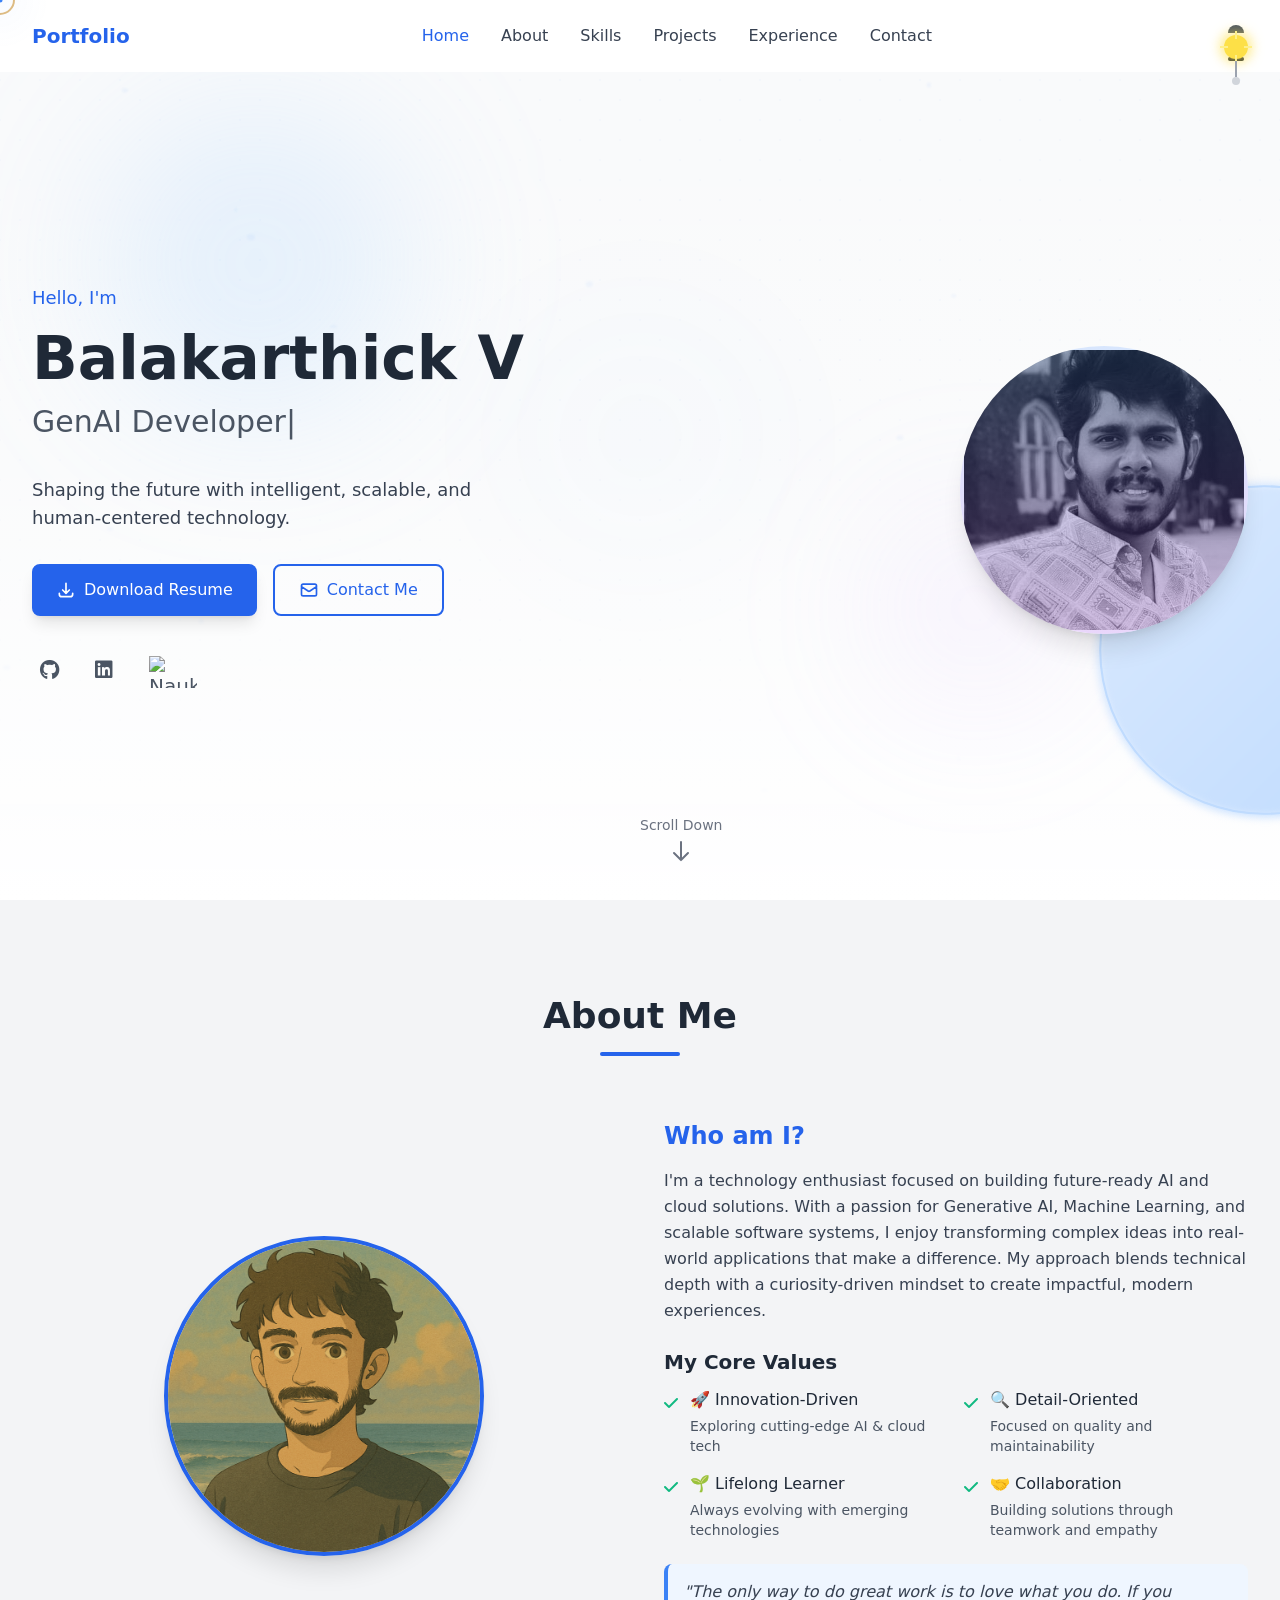
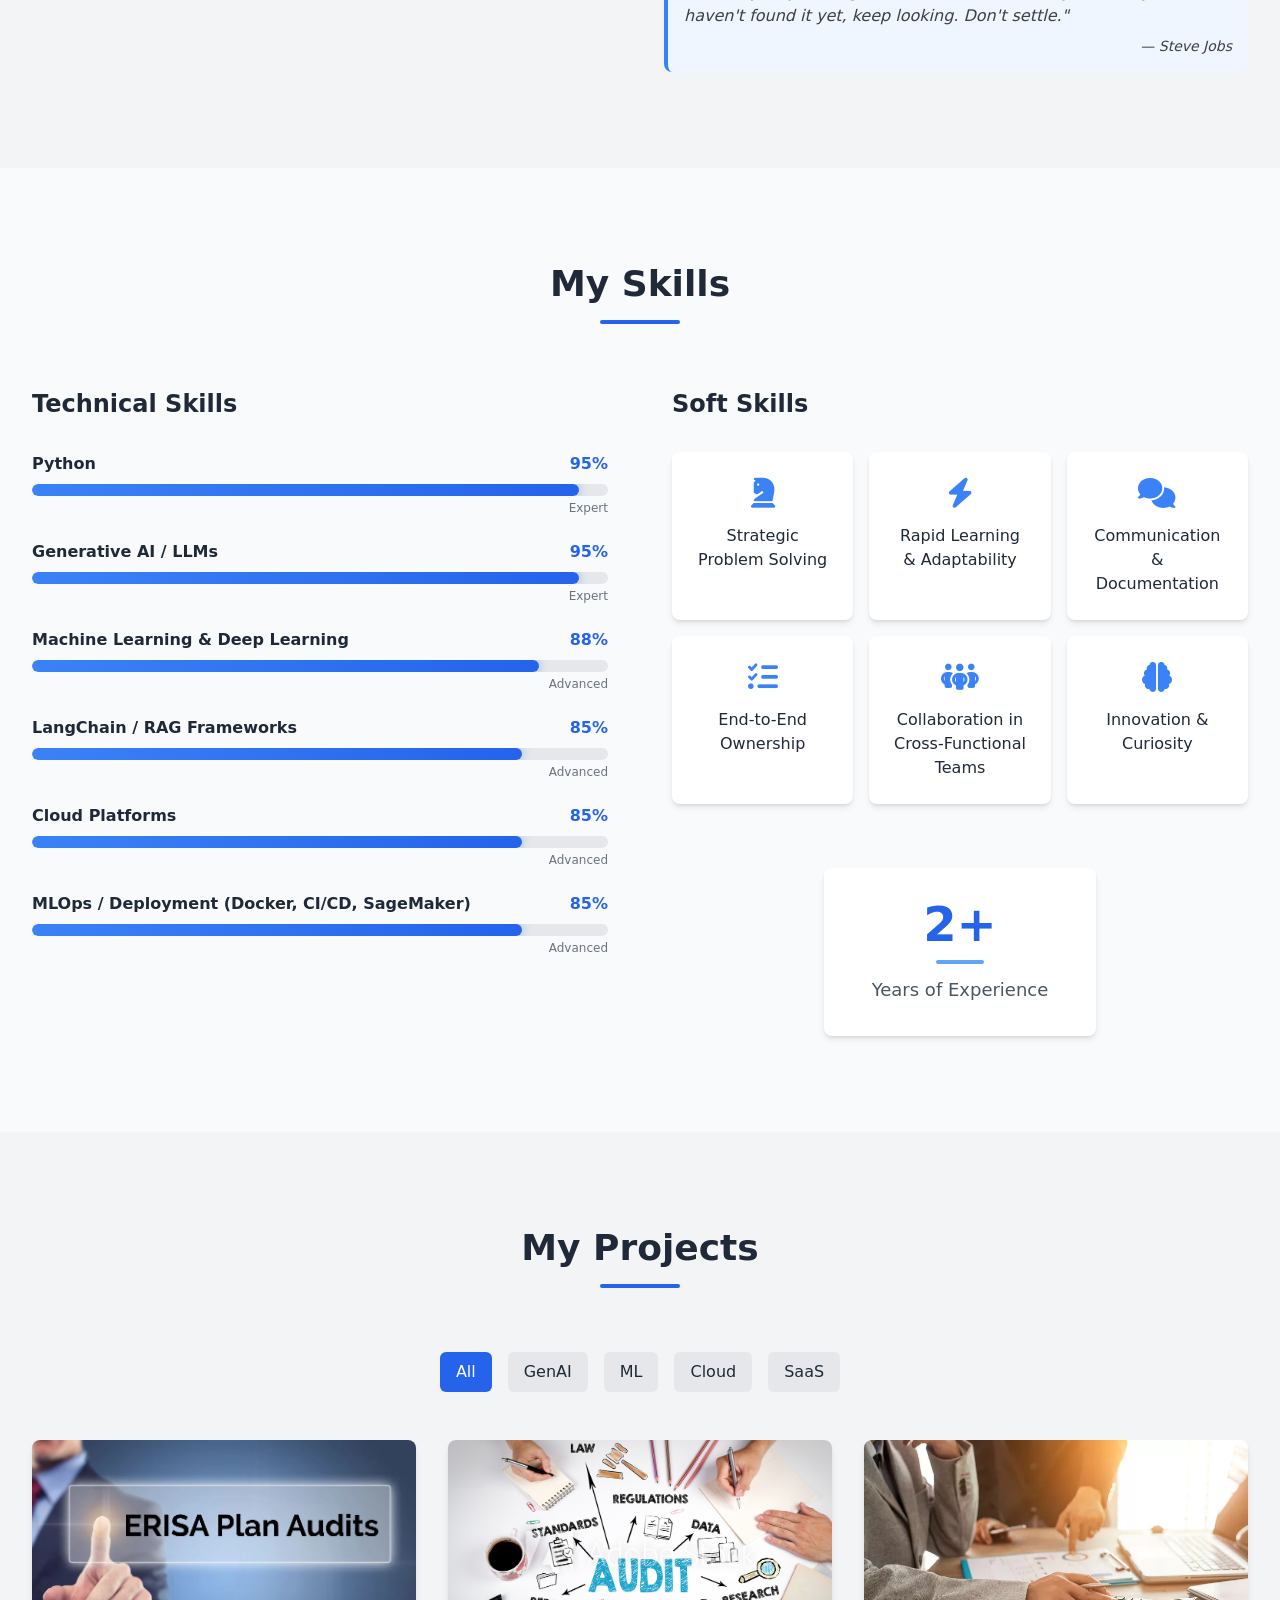
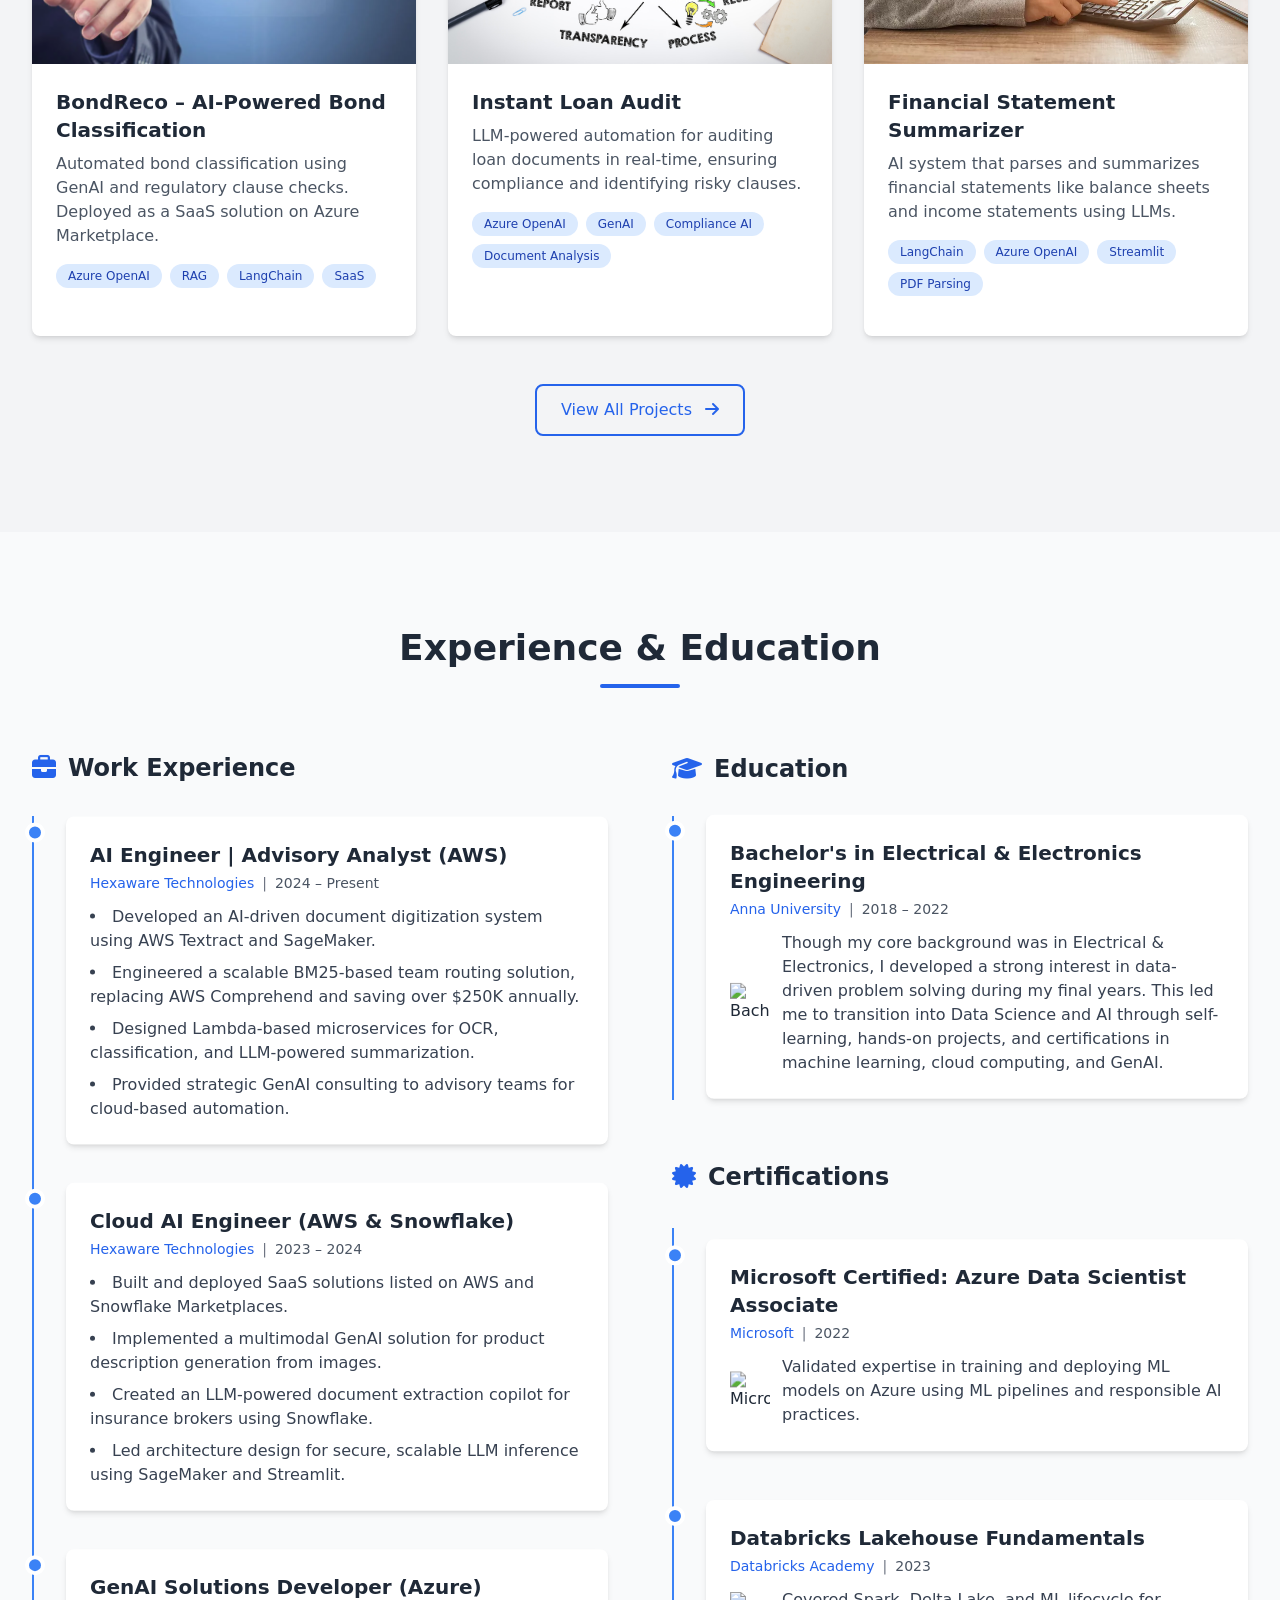
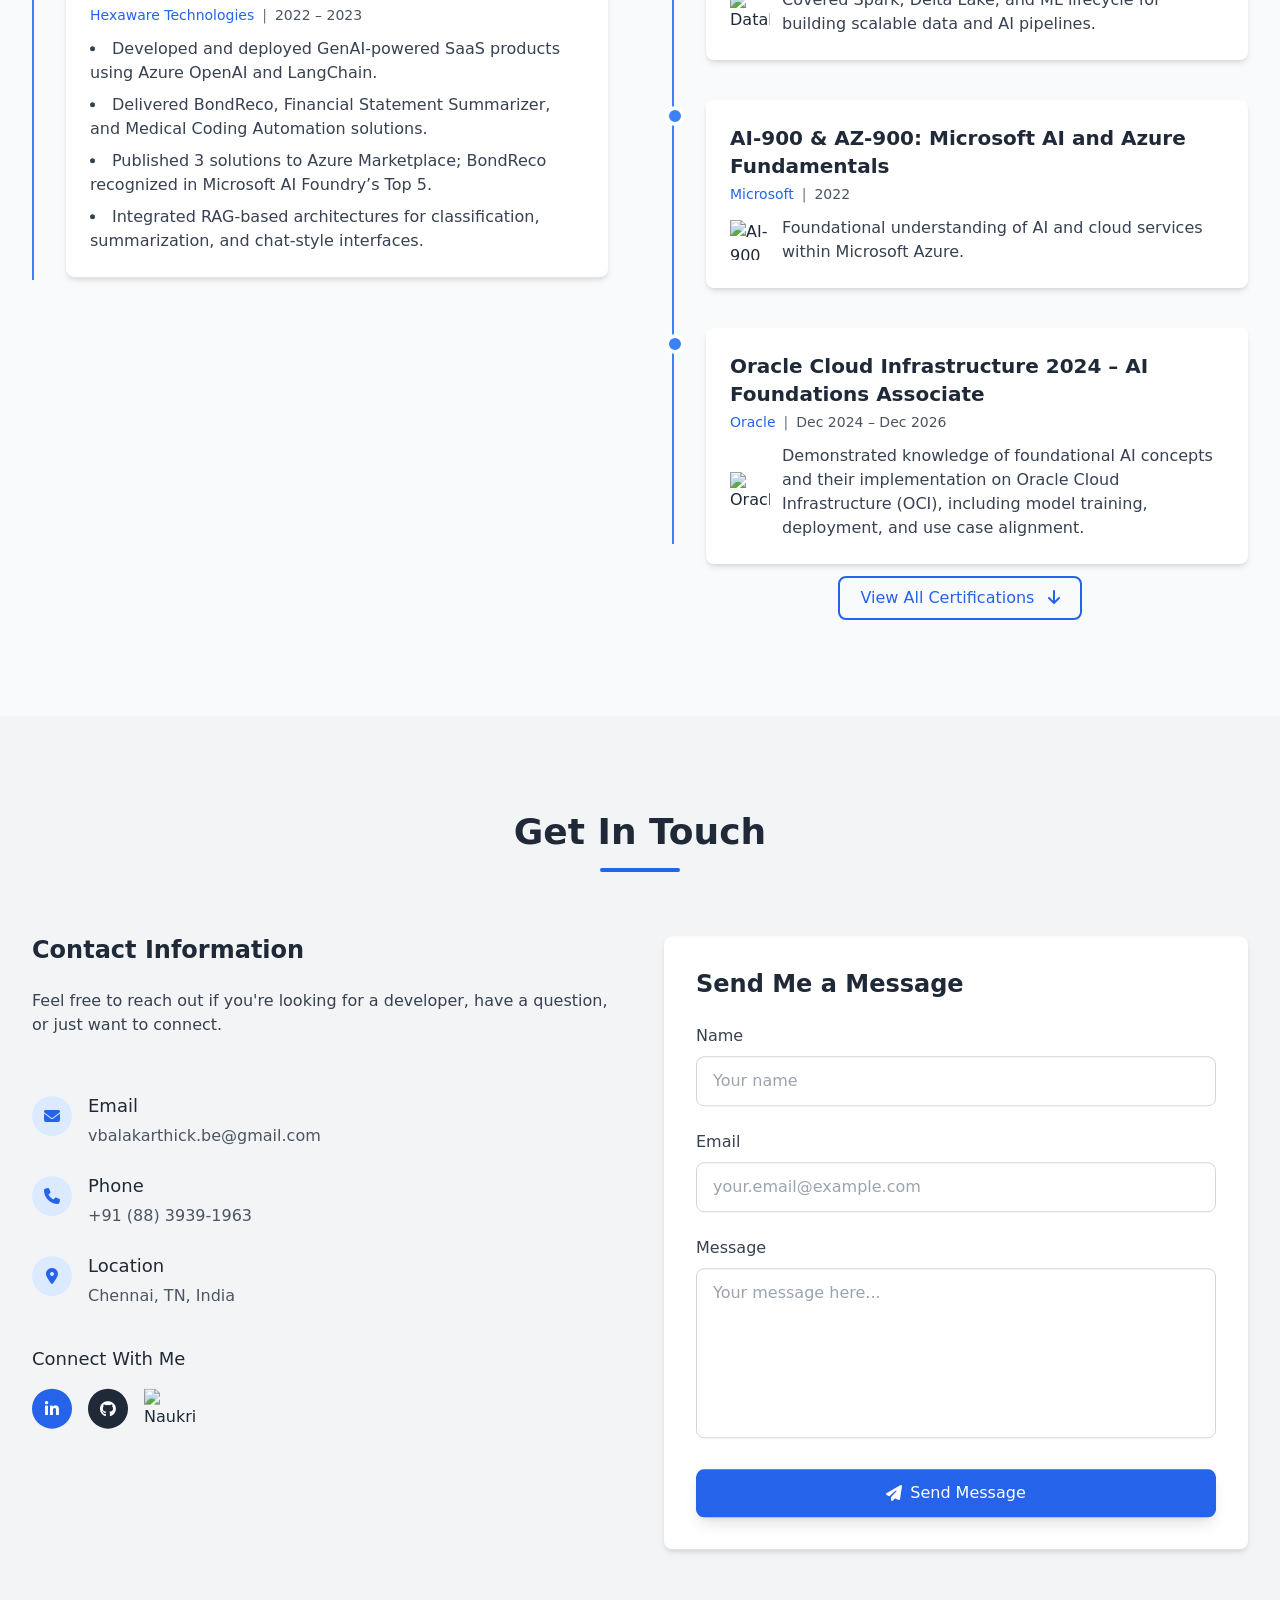
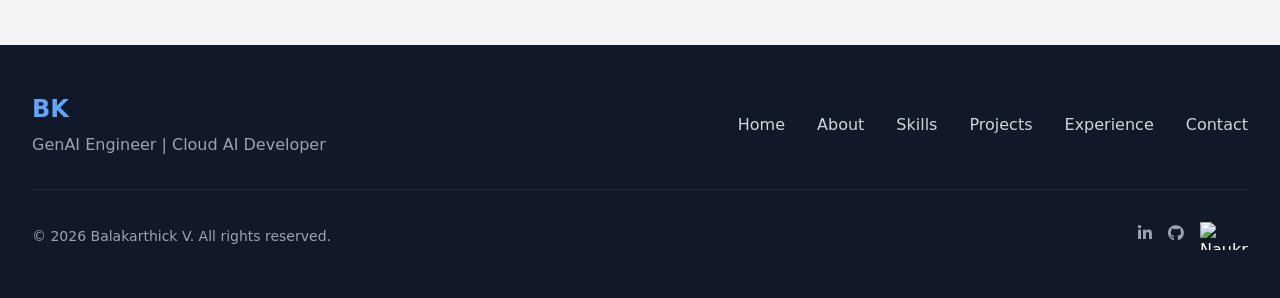
==== commit a05c784c: "Updates" ====
--- a/index.html
+++ b/index.html
@@ -57,7 +57,7 @@
     <link href="https://fonts.googleapis.com/css2?family=Inter:wght@300;400;500;600;700&family=Poppins:wght@400;500;600;700&display=swap" rel="stylesheet">
     <!-- Font Awesome Icons -->
     <link rel="stylesheet" href="https://cdnjs.cloudflare.com/ajax/libs/font-awesome/6.4.0/css/all.min.css" integrity="sha512-iecdLmaskl7CVkqkXNQ/ZH/XLlvWZOJyj7Yy7tcenmpD1ypASozpmT/E0iPtmFIB46ZmdtAc9eNBvH0H/ZpiBw==" crossorigin="anonymous" referrerpolicy="no-referrer" />
-    <script type="module" crossorigin src="/assets/index-DEOLHfIP.js"></script>
+    <script type="module" crossorigin src="/assets/index-B-qjucHW.js"></script>
     <link rel="stylesheet" crossorigin href="/assets/index-CoG_UMfk.css">
   </head>
   <body>
